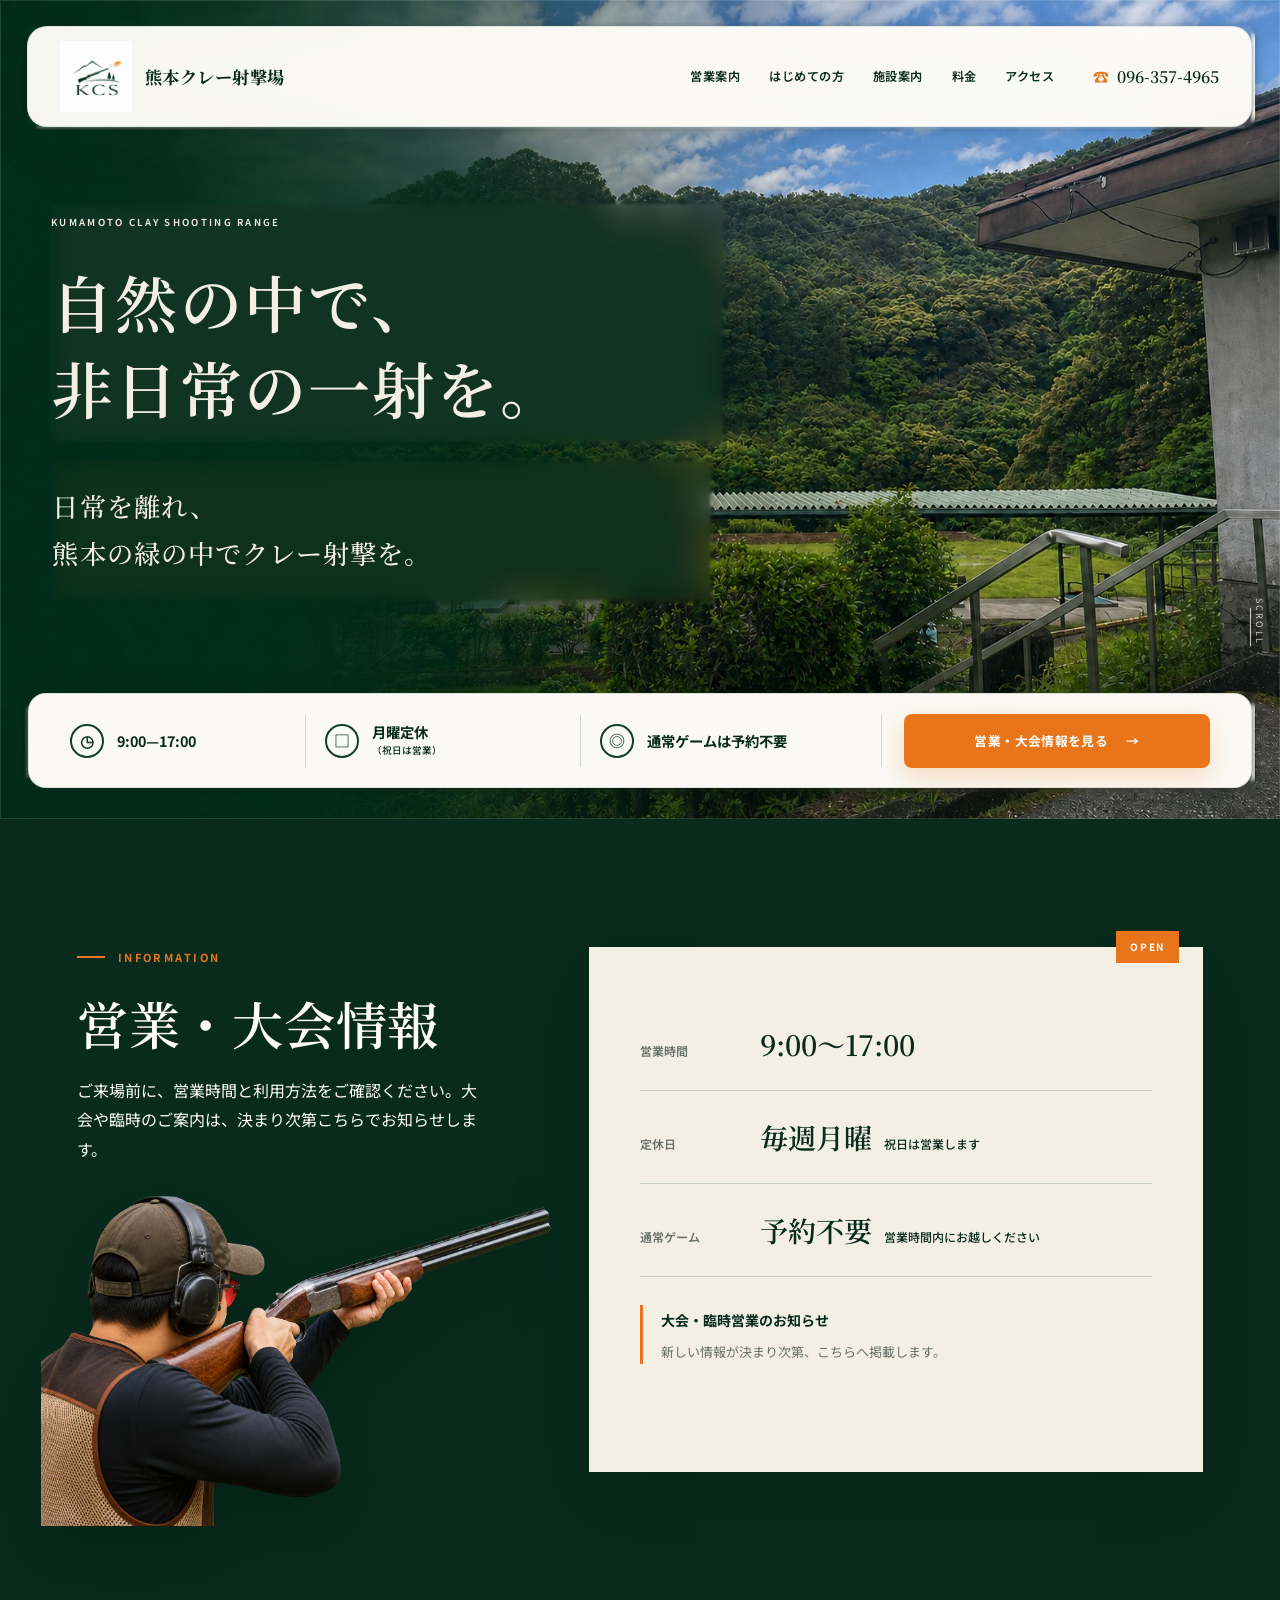
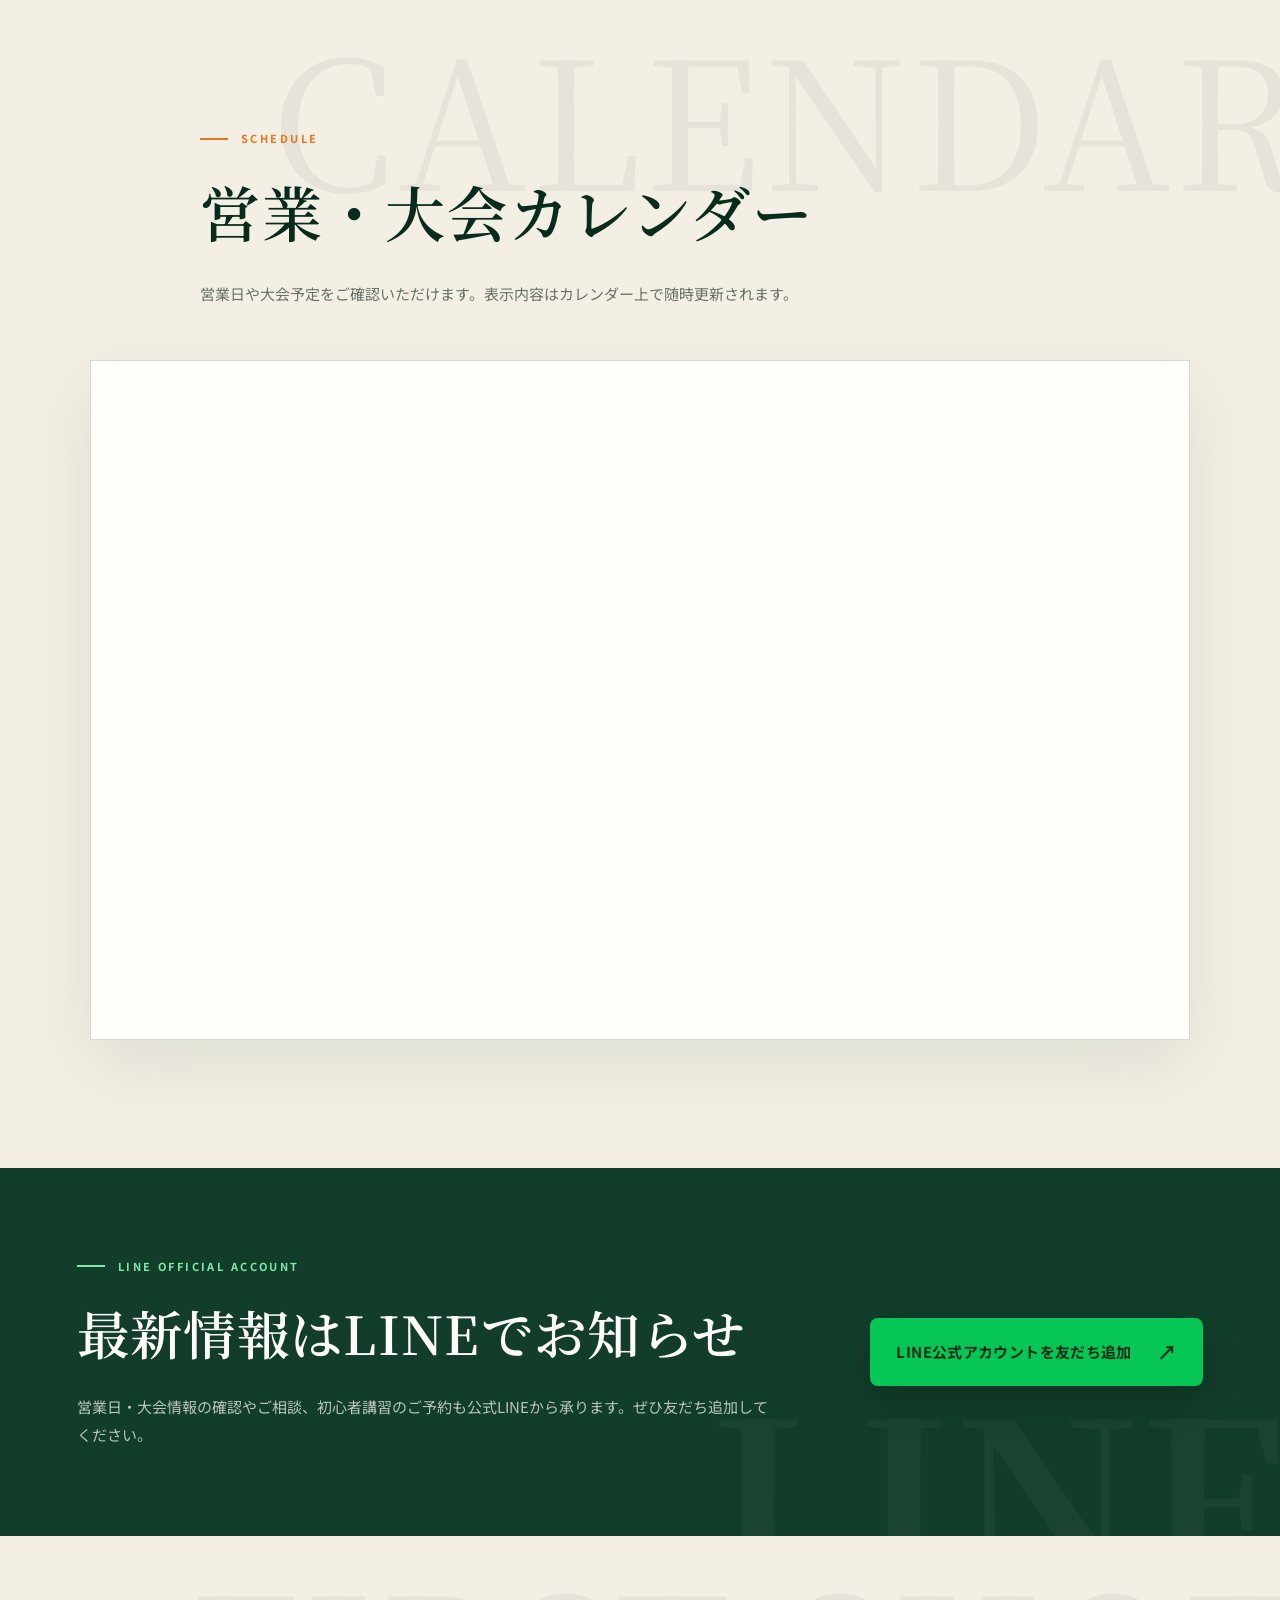
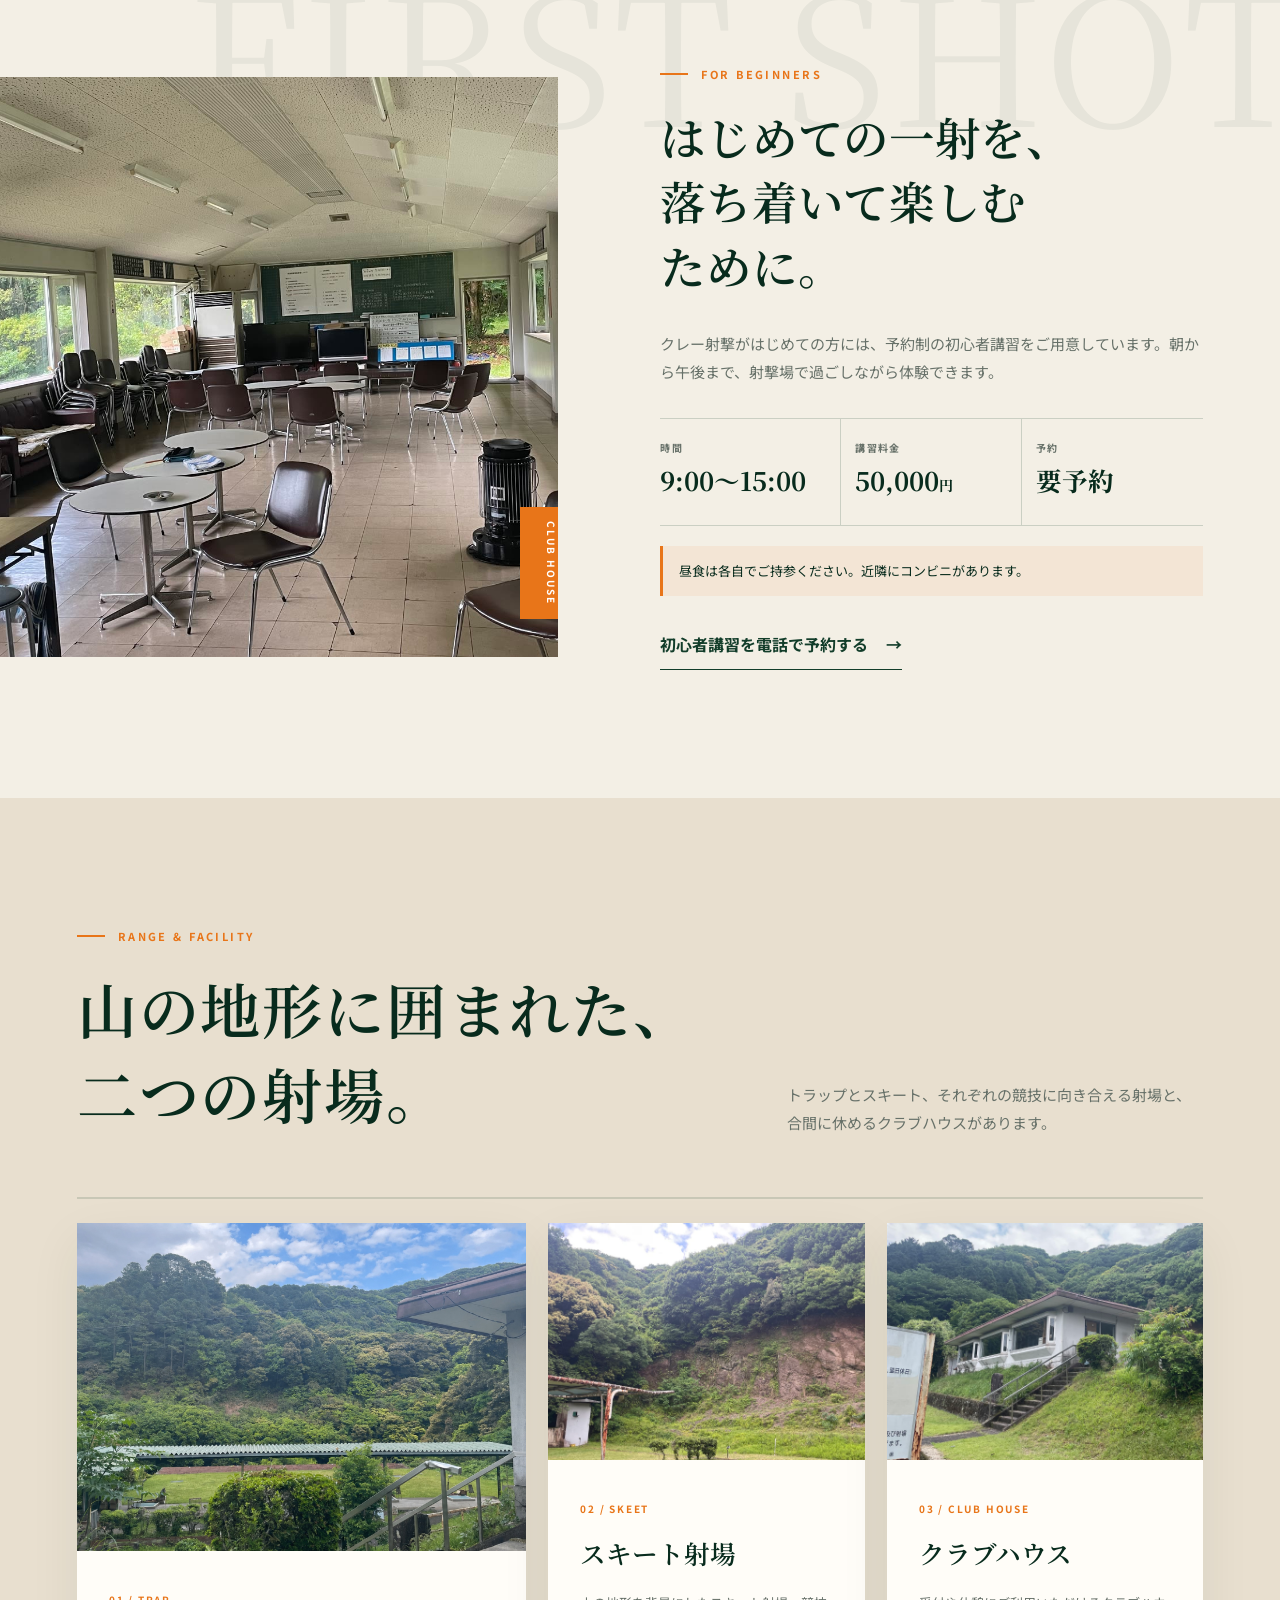
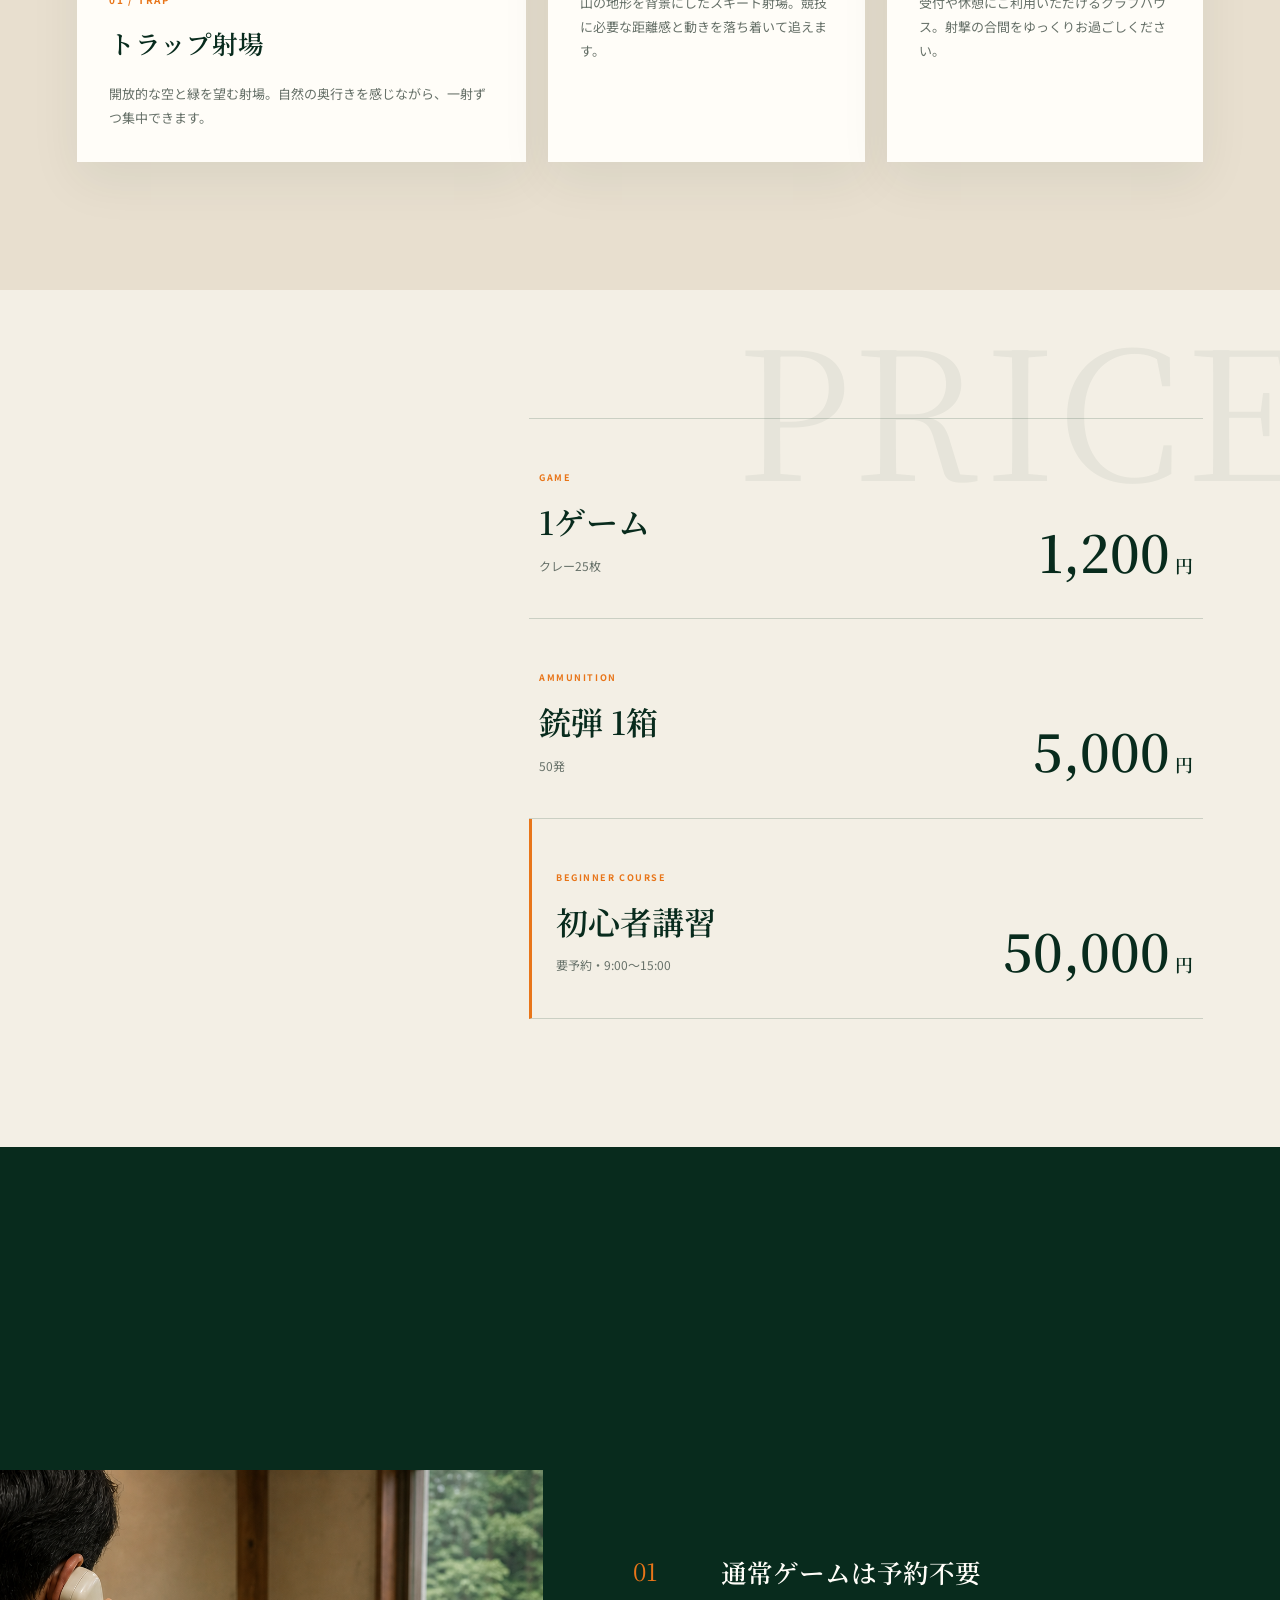
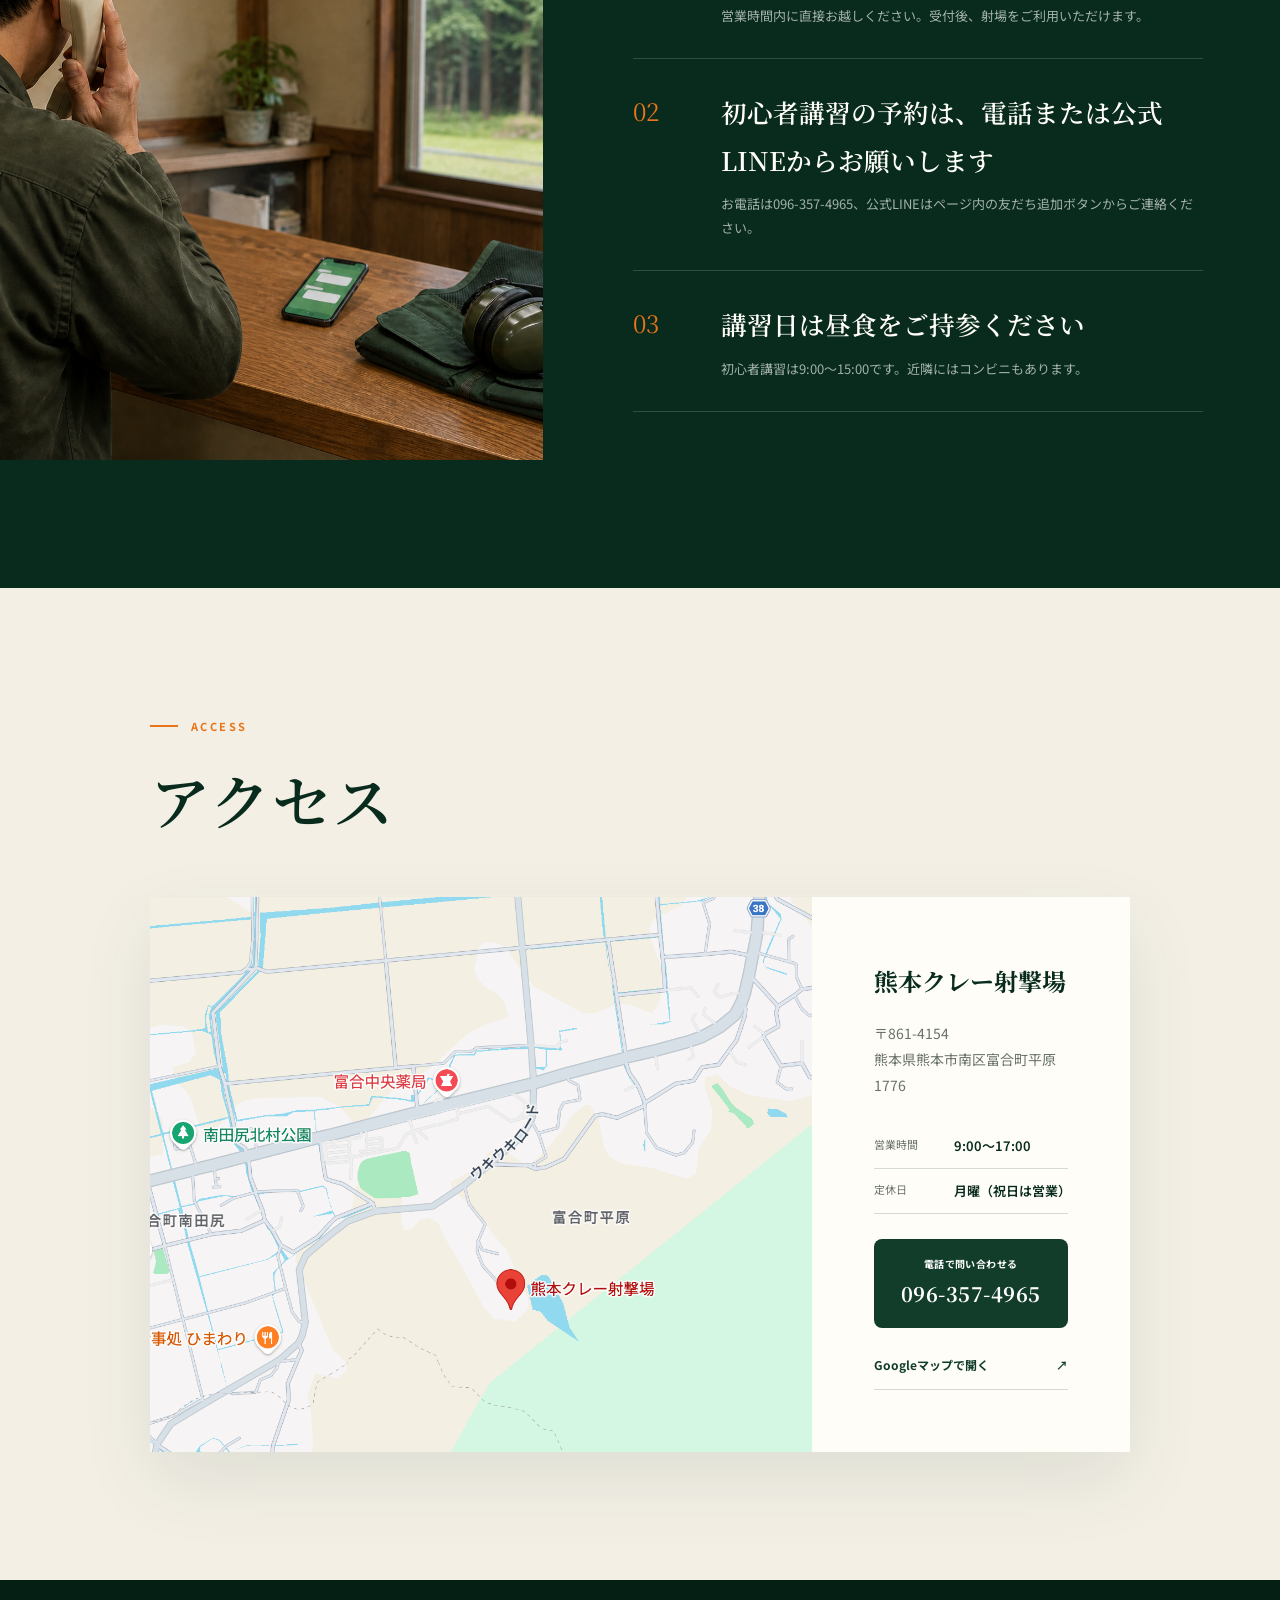
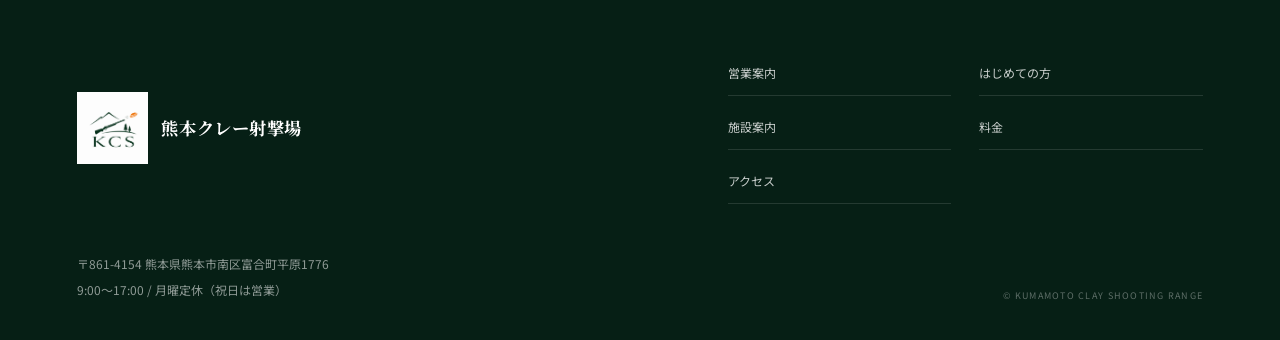
==== index.html @ e33d983b "Add files via upload" ====
<!doctype html>
<html lang="ja">
<head>
  <meta charset="utf-8">
  <meta name="viewport" content="width=device-width, initial-scale=1">
  <title>熊本クレー射撃場｜熊本市南区のトラップ・スキート射撃場</title>
  <meta name="description" content="熊本市南区富合町の熊本クレー射撃場。営業時間、料金、初心者講習、トラップ・スキート射場、アクセスをご案内します。通常ゲームは予約不要です。">
  <meta name="theme-color" content="#123d2a">
  <meta property="og:title" content="熊本クレー射撃場">
  <meta property="og:description" content="自然の中で、非日常の一射を。熊本市南区のトラップ・スキート射撃場。">
  <meta property="og:type" content="website">
  <meta property="og:site_name" content="熊本クレー射撃場">
  <link rel="icon" href="assets/kcs-logo.png">
  <link rel="stylesheet" href="styles.css">
</head>
<body>
  <a class="skip-link" href="#main">本文へ移動</a>

  <section class="hero" id="top" aria-labelledby="hero-title">
    <header class="hero__header" data-hero-part>
      <a class="brand" href="#top" aria-label="熊本クレー射撃場 トップへ">
        <img src="assets/kcs-logo.png" alt="熊本クレー射撃場 KCSロゴ" width="88" height="88">
        <span>熊本クレー射撃場</span>
      </a>
      <button class="nav-toggle" type="button" aria-expanded="false" aria-controls="global-nav">
        <span></span><span></span><span></span><span class="sr-only">メニュー</span>
      </button>
      <nav class="global-nav" id="global-nav" aria-label="メインナビゲーション">
        <a href="#news">営業案内</a>
        <a href="#beginner">はじめての方</a>
        <a href="#facility">施設案内</a>
        <a href="#price">料金</a>
        <a href="#access">アクセス</a>
      </nav>
      <a class="header-phone" href="tel:0963574965" aria-label="電話 096-357-4965">
        <span aria-hidden="true">☎</span> 096-357-4965
      </a>
    </header>

    <div class="hero__photo-wrap" aria-hidden="true">
      <img class="hero__photo" src="assets/fv-hero.jpg" alt="">
    </div>

    <div class="hero__headline" data-hero-part>
      <p class="hero__eyebrow">KUMAMOTO CLAY SHOOTING RANGE</p>
      <h1 id="hero-title">
        <span class="line"><span>自然の中で、</span></span>
        <span class="line"><span>非日常の一射を。</span></span>
      </h1>
    </div>
    <div class="hero__lead" data-hero-part>
      <p>日常を離れ、<br>熊本の緑の中でクレー射撃を。</p>
    </div>

    <div class="hero__status hero__proof" data-hero-part aria-label="営業情報">
      <div class="status-item">
        <span class="status-icon" aria-hidden="true">◷</span>
        <span><strong>9:00—17:00</strong></span>
      </div>
      <div class="status-item">
        <span class="status-icon" aria-hidden="true">□</span>
        <span><strong>月曜定休</strong><small>（祝日は営業）</small></span>
      </div>
      <div class="status-item">
        <span class="status-icon" aria-hidden="true">◎</span>
        <span><strong>通常ゲームは予約不要</strong></span>
      </div>
      <a class="button button--orange" href="#calendar">営業・大会情報を見る <span aria-hidden="true">→</span></a>
    </div>
    <span class="hero__scroll" aria-hidden="true">SCROLL</span>
  </section>

  <main id="main">
    <section class="news section section--forest" id="news">
      <div class="section__inner news__grid">
        <div class="section__head section__head--light" data-reveal>
          <p class="section__kicker">INFORMATION</p>
          <h2>営業・大会情報</h2>
          <p>ご来場前に、営業時間と利用方法をご確認ください。大会や臨時のご案内は、決まり次第こちらでお知らせします。</p>
          <div class="news__shooter" aria-hidden="true">
            <img src="assets/clay-shooter-back-closeup.png" alt="" width="1537" height="1023" loading="lazy">
          </div>
        </div>
        <div class="notice-panel" data-reveal>
          <div class="notice-panel__mark" aria-hidden="true">OPEN</div>
          <dl>
            <div><dt>営業時間</dt><dd>9:00〜17:00</dd></div>
            <div><dt>定休日</dt><dd>毎週月曜<small>祝日は営業します</small></dd></div>
            <div><dt>通常ゲーム</dt><dd>予約不要<small>営業時間内にお越しください</small></dd></div>
          </dl>
          <div class="notice-panel__update">
            <span>大会・臨時営業のお知らせ</span>
            <p>新しい情報が決まり次第、こちらへ掲載します。</p>
          </div>
        </div>
      </div>
    </section>

    <section class="calendar-section section" id="calendar">
      <span class="ghost-word" aria-hidden="true">CALENDAR</span>
      <div class="section__inner">
        <div class="section__head calendar-section__head" data-reveal>
          <p class="section__kicker">SCHEDULE</p>
          <h2>営業・大会カレンダー</h2>
          <p>営業日や大会予定をご確認いただけます。表示内容はカレンダー上で随時更新されます。</p>
        </div>
        <div class="calendar-frame" data-reveal>
          <iframe src="https://calendar.google.com/calendar/embed?height=600&amp;wkst=1&amp;ctz=Asia%2FTokyo&amp;showPrint=0&amp;src=YWMwOWQxNDVlMDg1ZmQxNmEyYjE4MzU3OGI5NTgyMWE0MDkyNTQxYTNkY2VmYWNhMTgyMzVmZGJiOGRjODlhMkBncm91cC5jYWxlbmRhci5nb29nbGUuY29t&amp;src=MDQzNTg1N2Y2NmExMTQyZGE4Nzg4MmM5ZjQ0NWU1ZTQwZjRhMTg1MzdkZTFjMWY4YmZhZmNlMzZjYWJkZjczN0Bncm91cC5jYWxlbmRhci5nb29nbGUuY29t&amp;src=NjBkMmVlNWYxOWNlZDI4YzJiYjY1YmIyMjhmZjFjY2IyNzcwN2Y3OTI1ZTFjYmE3ZjY5ZDIzMGFmNzQ5Y2FhZEBncm91cC5jYWxlbmRhci5nb29nbGUuY29t&amp;src=Zjk1ZmZlNGQyNTE5ZjUwMmFiODljNjk4ZTE2NDJjZDk3Nzg3ZDIyMTMyMTdhMzg1NDQyNDFiZTU3ZmVhYWM2N0Bncm91cC5jYWxlbmRhci5nb29nbGUuY29t&amp;src=MmI4NzA5OTAxNjgyMTRhYjg0NmNjNGUwMDYyZTZjODM0YzIzMDU5M2FhNDU0YWQ4MjZmZGJlNDkxZGNkODc2MUBncm91cC5jYWxlbmRhci5nb29nbGUuY29t&amp;color=%234285f4&amp;color=%23c0ca33&amp;color=%230b8043&amp;color=%23d50000&amp;color=%238e24aa" title="熊本クレー射撃場 営業・大会カレンダー" width="800" height="600" frameborder="0" scrolling="no" loading="lazy"></iframe>
        </div>
      </div>
    </section>

    <section class="line-cta" aria-labelledby="line-cta-title">
      <div class="section__inner line-cta__inner" data-reveal>
        <div class="line-cta__copy">
          <p class="section__kicker">LINE OFFICIAL ACCOUNT</p>
          <h2 id="line-cta-title">最新情報はLINEでお知らせ</h2>
          <p>営業日・大会情報の確認やご相談、初心者講習のご予約も公式LINEから承ります。ぜひ友だち追加してください。</p>
        </div>
        <a class="line-cta__button" href="https://lin.ee/vYcokJa" target="_blank" rel="noopener noreferrer" aria-label="LINE公式アカウントを友だち追加（新しいタブで開きます）">
          <span>LINE公式アカウントを友だち追加</span>
          <span aria-hidden="true">↗</span>
        </a>
      </div>
    </section>

    <section class="beginner section" id="beginner">
      <span class="ghost-word" aria-hidden="true">FIRST SHOT</span>
      <div class="section__inner beginner__grid">
        <div class="beginner__photo image-reveal" data-reveal>
          <img src="assets/clubhouse-interior.jpg" alt="熊本クレー射撃場クラブハウス内の休憩スペース" width="1800" height="1012" loading="lazy">
          <span class="photo-label">CLUB HOUSE</span>
        </div>
        <div class="beginner__content" data-reveal>
          <div class="section__head">
            <p class="section__kicker">FOR BEGINNERS</p>
            <h2 class="balanced-heading"><span>はじめての一射を、</span><span>落ち着いて楽しむ</span><span>ために。</span></h2>
          </div>
          <p class="lead">クレー射撃がはじめての方には、予約制の初心者講習をご用意しています。朝から午後まで、射撃場で過ごしながら体験できます。</p>
          <div class="beginner__facts">
            <div><span>時間</span><strong>9:00〜15:00</strong></div>
            <div><span>講習料金</span><strong>50,000<small>円</small></strong></div>
            <div><span>予約</span><strong>要予約</strong></div>
          </div>
          <p class="note">昼食は各自でご持参ください。近隣にコンビニがあります。</p>
          <a class="text-link" href="tel:0963574965">初心者講習を電話で予約する <span aria-hidden="true">→</span></a>
        </div>
      </div>
    </section>

    <section class="facility section section--sand" id="facility" data-strong-moment>
      <div class="section__inner">
        <div class="section__head facility__head" data-reveal>
          <div>
            <p class="section__kicker">RANGE &amp; FACILITY</p>
            <h2>山の地形に囲まれた、<br>二つの射場。</h2>
          </div>
          <p>トラップとスキート、それぞれの競技に向き合える射場と、合間に休めるクラブハウスがあります。</p>
        </div>
        <div class="range-progress" aria-hidden="true"><span></span></div>
        <div class="facility-rail" aria-label="射場・施設写真">
          <article class="facility-card facility-card--wide" data-reveal>
            <div class="facility-card__image"><img src="assets/trap.jpg" alt="山林に囲まれた熊本クレー射撃場のトラップ射場" width="2000" height="1125" loading="lazy"></div>
            <div class="facility-card__body"><span>01 / TRAP</span><h3>トラップ射場</h3><p>開放的な空と緑を望む射場。自然の奥行きを感じながら、一射ずつ集中できます。</p></div>
          </article>
          <article class="facility-card" data-reveal>
            <div class="facility-card__image"><img src="assets/skeet-1.jpg" alt="熊本クレー射撃場のスキート射場と周囲の山林" width="1800" height="1012" loading="lazy"></div>
            <div class="facility-card__body"><span>02 / SKEET</span><h3>スキート射場</h3><p>山の地形を背景にしたスキート射場。競技に必要な距離感と動きを落ち着いて追えます。</p></div>
          </article>
          <article class="facility-card" data-reveal>
            <div class="facility-card__image"><img src="assets/clubhouse-exterior.jpg" alt="緑に囲まれた熊本クレー射撃場クラブハウス外観" width="1800" height="1012" loading="lazy"></div>
            <div class="facility-card__body"><span>03 / CLUB HOUSE</span><h3>クラブハウス</h3><p>受付や休憩にご利用いただけるクラブハウス。射撃の合間をゆっくりお過ごしください。</p></div>
          </article>
        </div>
      </div>
    </section>

    <section class="price section" id="price">
      <span class="ghost-word" aria-hidden="true">PRICE</span>
      <div class="section__inner price__grid">
        <div class="section__head price__head" data-reveal>
          <p class="section__kicker">PRICE GUIDE</p>
          <h2>料金案内</h2>
          <p>通常ゲームは予約不要です。初心者講習のみ、事前に電話または公式LINEからご予約ください。</p>
        </div>
        <div class="price-list" data-reveal>
          <div class="price-row">
            <div><span>GAME</span><h3>1ゲーム</h3><p>クレー25枚</p></div>
            <strong>1,200<small>円</small></strong>
          </div>
          <div class="price-row">
            <div><span>AMMUNITION</span><h3>銃弾 1箱</h3><p>50発</p></div>
            <strong>5,000<small>円</small></strong>
          </div>
          <div class="price-row price-row--accent">
            <div><span>BEGINNER COURSE</span><h3>初心者講習</h3><p>要予約・9:00〜15:00</p></div>
            <strong>50,000<small>円</small></strong>
          </div>
        </div>
      </div>
    </section>

    <section class="guide section section--forest" id="guide">
      <div class="section__inner">
        <div class="section__head section__head--light guide__head" data-reveal>
          <p class="section__kicker">VISIT GUIDE</p>
          <h2>ご利用について</h2>
        </div>
        <div class="guide__layout">
          <div class="guide__photo image-reveal" data-reveal>
            <img src="assets/beginner-reservation-phone-line.png" alt="電話で初心者講習を予約する利用者と、公式LINEを表示したスマートフォン" width="1448" height="1086" loading="lazy">
          </div>
          <ol class="steps">
            <li data-reveal><span>01</span><div><h3>通常ゲームは予約不要</h3><p>営業時間内に直接お越しください。受付後、射場をご利用いただけます。</p></div></li>
            <li data-reveal><span>02</span><div><h3>初心者講習の予約は、電話または公式LINEからお願いします</h3><p>お電話は096-357-4965、公式LINEはページ内の友だち追加ボタンからご連絡ください。</p></div></li>
            <li data-reveal><span>03</span><div><h3>講習日は昼食をご持参ください</h3><p>初心者講習は9:00〜15:00です。近隣にはコンビニもあります。</p></div></li>
          </ol>
        </div>
      </div>
    </section>

    <section class="access section" id="access">
      <div class="section__inner">
        <div class="section__head access__head" data-reveal>
          <p class="section__kicker">ACCESS</p>
          <h2>アクセス</h2>
        </div>
        <div class="access__grid">
          <div class="access__map image-reveal" data-reveal>
            <img src="assets/access-map.png" alt="県道38号と富合町平原から熊本クレー射撃場までの案内図" width="1644" height="1002" loading="lazy">
          </div>
          <div class="access__info" data-reveal>
            <p class="access__name">熊本クレー射撃場</p>
            <address>〒861-4154<br>熊本県熊本市南区富合町平原1776</address>
            <dl>
              <div><dt>営業時間</dt><dd>9:00〜17:00</dd></div>
              <div><dt>定休日</dt><dd>月曜（祝日は営業）</dd></div>
            </dl>
            <a class="button button--green" href="tel:0963574965"><span>電話で問い合わせる</span><strong>096-357-4965</strong></a>
            <a class="map-link" href="https://www.google.com/maps/search/?api=1&amp;query=%E7%86%8A%E6%9C%AC%E7%9C%8C%E7%86%8A%E6%9C%AC%E5%B8%82%E5%8D%97%E5%8C%BA%E5%AF%8C%E5%90%88%E7%94%BA%E5%B9%B3%E5%8E%9F1776" target="_blank" rel="noopener">Googleマップで開く <span aria-hidden="true">↗</span></a>
          </div>
        </div>
      </div>
    </section>
  </main>

  <footer class="footer">
    <div class="footer__inner">
      <a class="brand brand--footer" href="#top">
        <img src="assets/kcs-logo.png" alt="" width="92" height="92">
        <span>熊本クレー射撃場</span>
      </a>
      <nav aria-label="フッターナビゲーション">
        <a href="#news">営業案内</a><a href="#beginner">はじめての方</a><a href="#facility">施設案内</a><a href="#price">料金</a><a href="#access">アクセス</a>
      </nav>
      <div class="footer__meta">
        <p>〒861-4154 熊本県熊本市南区富合町平原1776</p>
        <p>9:00〜17:00 / 月曜定休（祝日は営業）</p>
      </div>
      <p class="footer__copy">© KUMAMOTO CLAY SHOOTING RANGE</p>
    </div>
  </footer>

  <a class="sticky-cta" href="tel:0963574965"><span>電話で問い合わせる</span><strong>096-357-4965</strong></a>
  <button class="motion-toggle" type="button">アニメーションを停止する</button>
  <script src="script.js"></script>
</body>
</html>
---- styles.css ----
@import url('https://fonts.googleapis.com/css2?family=Noto+Sans+JP:wght@400;500;600;700&family=Noto+Serif+JP:wght@500;600;700&display=swap');

:root {
  --forest: #123d2a;
  --forest-deep: #082b1d;
  --forest-mid: #315d45;
  --orange: #e87519;
  --orange-dark: #c95a0b;
  --ivory: #f3efe5;
  --sand: #e8dfcf;
  --white: #fffdf8;
  --ink: #17201b;
  --muted: #677169;
  --line: rgba(18, 61, 42, .18);
  --content-max: 1180px;
  --pad-x: max(clamp(20px, 6vw, 92px), calc((100vw - var(--content-max)) / 2));
  --serif: "Noto Serif JP", "Yu Mincho", "Hiragino Mincho ProN", serif;
  --sans: "Noto Sans JP", "Hiragino Kaku Gothic ProN", sans-serif;
  --ease-out-expo: cubic-bezier(.16, 1, .3, 1);
}

*, *::before, *::after { box-sizing: border-box; }
html { scroll-behavior: smooth; scroll-padding-top: 80px; }
body { margin: 0; color: var(--ink); background: var(--ivory); font-family: var(--sans); line-height: 1.85; overflow-x: hidden; }
img { display: block; width: 100%; height: auto; }
a { color: inherit; text-decoration: none; }
button { color: inherit; font: inherit; }
::selection { color: var(--white); background: var(--orange); }

.sr-only { position: absolute; width: 1px; height: 1px; padding: 0; margin: -1px; overflow: hidden; clip: rect(0, 0, 0, 0); border: 0; }
.skip-link { position: fixed; left: 12px; top: 12px; z-index: 1000; padding: 10px 16px; color: #fff; background: var(--forest); transform: translateY(-160%); transition: transform .2s; }
.skip-link:focus { transform: none; }

.hero { position: relative; min-height: 680px; aspect-ratio: 1568 / 1003; overflow: hidden; background: url("assets/fv-bg.jpg") center / cover no-repeat; container-type: inline-size; }
.hero::after { content: ""; position: absolute; inset: 0; z-index: 1; pointer-events: none; box-shadow: inset 0 0 0 1px rgba(255,255,255,.12); }
.hero__header { position: absolute; z-index: 20; left: 2.1%; top: 3.2%; width: 95.7%; height: 12.3%; min-height: 82px; padding: 10px clamp(18px, 2.5vw, 40px); display: flex; align-items: center; gap: clamp(18px, 3vw, 50px); border: 1px solid rgba(18,61,42,.1); border-radius: 20px; background: rgba(255,253,248,.97); box-shadow: 0 18px 50px rgba(8,43,29,.08); opacity: 0; transform: translateY(-18px); transition: opacity .7s .1s var(--ease-out-expo), transform .7s .1s var(--ease-out-expo); }
.is-loaded .hero__header { opacity: 1; transform: none; }
.brand { flex: none; display: inline-flex; align-items: center; gap: 13px; font-family: var(--serif); font-weight: 700; font-size: clamp(15px, 1.35vw, 24px); letter-spacing: .03em; color: var(--forest-deep); }
.brand img { width: clamp(54px, 5.6vw, 88px); height: clamp(54px, 5.6vw, 88px); object-fit: contain; }
.global-nav { margin-left: auto; display: flex; align-items: center; gap: clamp(16px, 2.25vw, 36px); }
.global-nav a { position: relative; padding-block: 12px; color: var(--forest-deep); font-size: clamp(12px, .95vw, 15px); font-weight: 600; letter-spacing: .04em; }
.global-nav a::after { content: ""; position: absolute; left: 0; right: 100%; bottom: 5px; height: 2px; background: var(--orange); transition: right .35s var(--ease-out-expo); }
.global-nav a:hover::after, .global-nav a:focus-visible::after { right: 0; }
.header-phone { flex: none; min-height: 44px; display: inline-flex; align-items: center; gap: 8px; color: var(--forest-deep); font-family: var(--serif); font-size: clamp(14px, 1.25vw, 21px); font-weight: 600; }
.header-phone span { color: var(--orange); }
.nav-toggle { display: none; }
.hero__photo-wrap { display: none; }

.hero__headline { position: absolute; z-index: 5; left: 4%; top: 24.9%; width: 52.5%; height: 28.9%; display: flex; flex-direction: column; justify-content: center; color: var(--ivory); }
.hero__eyebrow { margin: 0 0 2.2cqw; font-size: clamp(9px, .75cqw, 13px); font-weight: 600; letter-spacing: .24em; opacity: 0; transform: translateY(12px); transition: opacity .7s .22s, transform .7s .22s var(--ease-out-expo); }
.hero h1 { margin: 0; font-family: var(--serif); font-size: clamp(36px, 4.85cqw, 76px); font-weight: 600; line-height: 1.38; letter-spacing: .035em; }
.hero h1 .line { display: block; overflow: hidden; }
.hero h1 .line > span { display: block; opacity: 0; transform: translateY(110%); transition: transform .9s var(--ease-out-expo), opacity .6s; }
.hero h1 .line:nth-child(1) > span { transition-delay: .28s; }
.hero h1 .line:nth-child(2) > span { transition-delay: .4s; }
.is-loaded .hero__eyebrow, .is-loaded .hero h1 .line > span { opacity: 1; transform: none; }
.hero__lead { position: absolute; z-index: 5; left: 4.1%; top: 56.3%; width: 51.4%; height: 16.9%; display: flex; align-items: center; color: var(--ivory); opacity: 0; transform: translateY(16px); transition: opacity .75s .58s, transform .75s .58s var(--ease-out-expo); }
.is-loaded .hero__lead { opacity: 1; transform: none; }
.hero__lead p { margin: 0; font-family: var(--serif); font-size: clamp(18px, 2.05cqw, 32px); font-weight: 500; line-height: 1.8; letter-spacing: .04em; }
.hero__status { position: absolute; z-index: 12; left: 2.2%; top: 84.7%; width: 95.6%; height: 11.6%; min-height: 76px; padding: 10px clamp(18px, 3.2vw, 52px); display: grid; grid-template-columns: .9fr 1.05fr 1.15fr 1.25fr; align-items: center; gap: 0; color: var(--forest-deep); border: 1px solid rgba(18,61,42,.12); border-radius: 18px; background: rgba(255,253,248,.98); box-shadow: 0 18px 50px rgba(8,43,29,.12); opacity: 0; transform: translateY(18px); transition: opacity .75s .72s, transform .75s .72s var(--ease-out-expo); }
.is-loaded .hero__status { opacity: 1; transform: none; }
.status-item { min-width: 0; min-height: 52px; padding-inline: clamp(8px, 1.5vw, 24px); display: flex; align-items: center; gap: clamp(8px, 1vw, 16px); border-right: 1px solid var(--line); }
.status-item:first-child { padding-left: 0; }
.status-icon { flex: none; width: 34px; height: 34px; display: grid; place-items: center; color: var(--forest); border: 2px solid currentColor; border-radius: 50%; font-size: 16px; font-weight: 700; }
.status-item strong { display: block; font-size: clamp(12px, 1.12vw, 18px); line-height: 1.4; }
.status-item small { display: block; font-size: clamp(9px, .75vw, 12px); font-weight: 500; }
.button { min-height: 54px; padding: 13px 22px; display: inline-flex; align-items: center; justify-content: center; gap: 18px; border-radius: 8px; font-weight: 700; letter-spacing: .03em; transition: background .25s, color .25s, transform .25s var(--ease-out-expo), box-shadow .25s; }
.button span[aria-hidden="true"], .text-link span { transition: transform .25s var(--ease-out-expo); }
.button:hover span[aria-hidden="true"], .button:focus-visible span[aria-hidden="true"], .text-link:hover span, .text-link:focus-visible span { transform: translateX(5px); }
.button:hover, .button:focus-visible { transform: translateY(-2px); }
.button--orange { margin-left: clamp(10px, 1.7vw, 28px); color: #fff; background: var(--orange); box-shadow: 0 10px 24px rgba(232,117,25,.22); font-size: clamp(11px, 1vw, 16px); }
.button--orange:hover, .button--orange:focus-visible { background: var(--orange-dark); box-shadow: 0 15px 30px rgba(232,117,25,.3); }
.hero__scroll { position: absolute; z-index: 8; right: 1%; top: 73%; color: rgba(255,255,255,.75); font-size: 9px; letter-spacing: .24em; writing-mode: vertical-rl; }
.hero__scroll::after { content: ""; width: 1px; height: 38px; margin-top: 10px; display: block; background: currentColor; animation: scroll-line 1.8s ease-in-out infinite; transform-origin: top; }
@keyframes scroll-line { 0%,100% { transform: scaleY(.25); opacity:.4; } 50% { transform: scaleY(1); opacity:1; } }

.section { position: relative; padding: clamp(88px, 10vw, 154px) var(--pad-x); overflow: hidden; }
.section__inner { position: relative; z-index: 2; max-width: var(--content-max); margin-inline: auto; }
.section--forest { color: var(--white); background: var(--forest-deep); }
.section--sand { background: var(--sand); }
.section__head { max-width: 650px; }
.section__kicker { margin: 0 0 20px; display: flex; align-items: center; gap: 13px; color: var(--orange); font-size: 11px; font-weight: 700; letter-spacing: .22em; }
.section__kicker::before { content: ""; width: 28px; height: 2px; background: currentColor; }
.section__head h2 { margin: 0; color: var(--forest-deep); font-family: var(--serif); font-size: clamp(34px, 4.7vw, 64px); font-weight: 600; line-height: 1.42; letter-spacing: .03em; }
.section__head > p:last-child { margin: 26px 0 0; color: var(--muted); font-size: 15px; }
.section__head--light h2 { color: var(--white); }
.section__head--light > p:last-child { color: rgba(255,255,255,.68); }
.ghost-word { position: absolute; right: -2vw; top: 24px; z-index: 0; color: rgba(18,61,42,.055); font-family: var(--serif); font-size: clamp(76px, 14vw, 220px); line-height: 1; letter-spacing: .02em; pointer-events: none; }

[data-reveal] { opacity: 0; transform: translateY(34px); transition: opacity .85s var(--ease-out-expo), transform .85s var(--ease-out-expo); }
[data-reveal].is-visible { opacity: 1; transform: none; }
.image-reveal { overflow: hidden; }
.image-reveal img { transform: scale(1.055); transition: transform 1.25s var(--ease-out-expo); }
.image-reveal.is-visible img { transform: scale(1); }

.news { overflow: hidden; }
.news__grid { display: grid; grid-template-columns: .8fr 1.2fr; gap: clamp(50px, 8vw, 118px); align-items: stretch; }
.news .section__head { max-width: none; min-height: 100%; display: flex; flex-direction: column; }
.news .section__head h2 { max-width: none; font-size: clamp(36px, 4vw, 56px); letter-spacing: .015em; }
.news__shooter { width: min(650px, calc(100% + 110px)); margin: auto 0 -54px -36px; pointer-events: none; }
.news__shooter img { width: 100%; height: auto; filter: drop-shadow(0 24px 30px rgba(0,0,0,.22)); }
.notice-panel { position: relative; padding: clamp(30px, 4vw, 52px); color: var(--ink); background: var(--ivory); box-shadow: 0 28px 70px rgba(0,0,0,.18); }
.notice-panel__mark { position: absolute; right: 24px; top: -16px; padding: 7px 14px; color: #fff; background: var(--orange); font-size: 10px; font-weight: 700; letter-spacing: .18em; }
.notice-panel dl { margin: 0; }
.notice-panel dl > div { padding: 20px 0; display: grid; grid-template-columns: 120px 1fr; align-items: baseline; border-bottom: 1px solid var(--line); }
.notice-panel dt { color: var(--muted); font-size: 12px; font-weight: 600; }
.notice-panel dd { margin: 0; color: var(--forest-deep); font-family: var(--serif); font-size: clamp(22px, 2.2vw, 34px); font-weight: 600; }
.notice-panel dd small { margin-left: 12px; font-family: var(--sans); font-size: 12px; font-weight: 500; }
.notice-panel__update { margin-top: 28px; padding-left: 18px; border-left: 3px solid var(--orange); }
.notice-panel__update span { color: var(--forest-deep); font-size: 14px; font-weight: 700; }
.notice-panel__update p { margin: 5px 0 0; color: var(--muted); font-size: 13px; }

.calendar-section { background: var(--ivory); }
.calendar-section__head { max-width: 880px; margin-inline: auto; }
.calendar-frame { max-width: 1100px; height: 680px; margin: 52px auto 0; padding: 14px; overflow: hidden; background: var(--white); border: 1px solid var(--line); box-shadow: 0 24px 70px rgba(18,61,42,.09); }
.calendar-frame iframe { width: 100%; height: 100%; display: block; border: 0; }

.line-cta { position: relative; padding: clamp(58px, 7vw, 88px) var(--pad-x); overflow: hidden; color: var(--white); background: var(--forest); }
.line-cta::after { content: "LINE"; position: absolute; right: -12px; bottom: -70px; color: rgba(255,255,255,.035); font-family: var(--serif); font-size: clamp(130px, 18vw, 280px); font-weight: 700; line-height: 1; pointer-events: none; }
.line-cta__inner { position: relative; z-index: 1; display: grid; grid-template-columns: minmax(0, 1.35fr) minmax(300px, .65fr); gap: clamp(46px, 8vw, 110px); align-items: center; }
.line-cta .section__kicker { color: #7ee9a6; }
.line-cta .section__kicker::before { background: #7ee9a6; }
.line-cta__copy h2 { margin: 0; font-family: var(--serif); font-size: clamp(32px, 4.1vw, 56px); font-weight: 600; line-height: 1.42; letter-spacing: .025em; }
.line-cta__copy > p:last-child { max-width: 720px; margin: 22px 0 0; color: rgba(255,255,255,.7); font-size: 15px; }
.line-cta__button { min-height: 64px; padding: 17px 24px; display: flex; align-items: center; justify-content: space-between; gap: 20px; color: #062d18; background: #06c755; border: 2px solid transparent; border-radius: 8px; box-shadow: 0 16px 34px rgba(0,0,0,.18); font-size: 15px; font-weight: 700; line-height: 1.5; letter-spacing: .025em; transition: background .25s, color .25s, transform .25s var(--ease-out-expo), box-shadow .25s, border-color .25s; }
.line-cta__button:hover { color: #032311; background: #35d675; transform: translateY(-3px); box-shadow: 0 21px 42px rgba(0,0,0,.24); }
.line-cta__button:focus-visible { outline: 3px solid var(--white); outline-offset: 4px; border-color: var(--forest-deep); }
.line-cta__button > span:last-child { flex: none; font-size: 20px; }

.beginner__grid { display: grid; grid-template-columns: .94fr 1.06fr; gap: clamp(50px, 8vw, 110px); align-items: center; }
.balanced-heading { font-size: clamp(34px, 3.55vw, 52px) !important; letter-spacing: .015em !important; }
.balanced-heading span { display: block; }
.beginner__photo { position: relative; margin-left: calc(-1 * var(--pad-x)); }
.beginner__photo img { min-height: 580px; object-fit: cover; object-position: 55% center; }
.photo-label { position: absolute; right: -24px; bottom: 38px; padding: 14px 22px; color: #fff; background: var(--orange); font-size: 10px; font-weight: 700; letter-spacing: .2em; writing-mode: vertical-rl; }
.lead { margin: 32px 0; color: var(--muted); font-size: 15px; }
.beginner__facts { display: grid; grid-template-columns: repeat(3, 1fr); border-block: 1px solid var(--line); }
.beginner__facts > div { padding: 20px 14px; border-right: 1px solid var(--line); }
.beginner__facts > div:first-child { padding-left: 0; }
.beginner__facts > div:last-child { border-right: 0; }
.beginner__facts span { display: block; color: var(--muted); font-size: 10px; font-weight: 700; letter-spacing: .12em; }
.beginner__facts strong { color: var(--forest-deep); font-family: var(--serif); font-size: clamp(18px, 2vw, 28px); }
.beginner__facts small { font-size: .55em; }
.note { margin: 20px 0 26px; padding: 13px 16px; color: var(--forest-deep); background: rgba(232,117,25,.08); border-left: 3px solid var(--orange); font-size: 13px; }
.text-link { min-height: 48px; display: inline-flex; align-items: center; gap: 18px; color: var(--forest); border-bottom: 1px solid currentColor; font-weight: 700; }

.facility__head { max-width: none; display: grid; grid-template-columns: 1fr .65fr; gap: 70px; align-items: end; }
.facility__head > p { max-width: 460px; margin: 0 0 8px; color: #5f675f; }
.range-progress { height: 2px; margin: 60px 0 24px; background: rgba(18,61,42,.15); overflow: hidden; }
.range-progress span { display: block; width: var(--range-progress, 0%); height: 100%; background: var(--orange); transition: width .18s linear; }
.facility-rail { display: grid; grid-template-columns: 1.25fr .88fr .88fr; gap: 22px; }
.facility-card { min-width: 0; background: var(--white); box-shadow: 0 18px 48px rgba(18,61,42,.07); }
.facility-card__image { aspect-ratio: 4 / 3; overflow: hidden; }
.facility-card--wide .facility-card__image { aspect-ratio: 1.37 / 1; }
.facility-card__image img { width: 100%; height: 100%; object-fit: cover; transition: transform .8s var(--ease-out-expo); }
.facility-card:hover .facility-card__image img { transform: scale(1.045); }
.facility-card__body { padding: clamp(22px, 2.5vw, 34px); }
.facility-card__body > span { color: var(--orange); font-size: 10px; font-weight: 700; letter-spacing: .18em; }
.facility-card__body h3 { margin: 8px 0 14px; color: var(--forest-deep); font-family: var(--serif); font-size: clamp(22px, 2vw, 30px); font-weight: 600; }
.facility-card__body p { margin: 0; color: var(--muted); font-size: 13px; }

.price__grid { display: grid; grid-template-columns: .65fr 1.35fr; gap: clamp(60px, 10vw, 140px); align-items: start; }
.price__head { position: sticky; top: 110px; }
.price-list { border-top: 1px solid var(--line); }
.price-row { padding: clamp(26px, 3.2vw, 42px) 10px; display: flex; align-items: flex-end; justify-content: space-between; gap: 24px; border-bottom: 1px solid var(--line); transition: padding .3s var(--ease-out-expo), background .3s; }
.price-row:hover { padding-inline: 24px; background: rgba(18,61,42,.035); }
.price-row span { color: var(--orange); font-size: 9px; font-weight: 700; letter-spacing: .17em; }
.price-row h3 { margin: 3px 0; color: var(--forest-deep); font-family: var(--serif); font-size: clamp(22px, 2.5vw, 34px); font-weight: 600; }
.price-row p { margin: 0; color: var(--muted); font-size: 12px; }
.price-row > strong { flex: none; color: var(--forest-deep); font-family: var(--serif); font-size: clamp(34px, 4vw, 56px); font-weight: 600; line-height: 1; }
.price-row > strong small { margin-left: 5px; font-size: .35em; }
.price-row--accent { border-left: 3px solid var(--orange); padding-left: 24px; }

.guide__head { max-width: 900px; margin-inline: auto; text-align: center; }
.guide__head .section__kicker { justify-content: center; }
.guide__layout { margin-top: 70px; display: grid; grid-template-columns: .9fr 1.1fr; gap: clamp(45px, 7vw, 100px); align-items: center; }
.guide__photo { min-height: 590px; margin-left: calc(-1 * var(--pad-x)); }
.guide__photo img { width: 100%; height: 590px; object-fit: cover; object-position: 55% center; }
.steps { margin: 0; padding: 0; list-style: none; }
.steps li { padding: 30px 0; display: grid; grid-template-columns: 64px 1fr; gap: 24px; border-bottom: 1px solid rgba(255,255,255,.16); }
.steps li > span { color: var(--orange); font-family: var(--serif); font-size: 24px; }
.steps h3 { margin: 0 0 8px; color: var(--white); font-family: var(--serif); font-size: clamp(20px, 2vw, 28px); font-weight: 600; }
.steps p { margin: 0; color: rgba(255,255,255,.63); font-size: 13px; }

.access__head { max-width: 980px; margin-inline: auto; }
.access__grid { max-width: 980px; margin: 55px auto 0; display: grid; grid-template-columns: 1.35fr .65fr; background: var(--white); box-shadow: 0 28px 70px rgba(18,61,42,.09); }
.access__map { min-height: 510px; }
.access__map img { width: 100%; height: 100%; min-height: 510px; object-fit: cover; object-position: 58% center; }
.access__info { padding: clamp(30px, 5vw, 62px); display: flex; flex-direction: column; justify-content: center; }
.access__name { margin: 0 0 18px; color: var(--forest-deep); font-family: var(--serif); font-size: 24px; font-weight: 700; }
.access address { color: var(--muted); font-style: normal; font-size: 14px; }
.access dl { margin: 25px 0; }
.access dl > div { padding: 10px 0; display: grid; grid-template-columns: 80px 1fr; border-bottom: 1px solid var(--line); }
.access dt { color: var(--muted); font-size: 11px; }
.access dd { margin: 0; color: var(--forest-deep); font-size: 13px; font-weight: 600; }
.button--green { padding-block: 16px; flex-direction: column; gap: 1px; color: #fff; background: var(--forest); }
.button--green:hover, .button--green:focus-visible { background: var(--forest-deep); }
.button--green span { font-size: 10px; }
.button--green strong { font-family: var(--serif); font-size: 20px; }
.map-link { min-height: 48px; margin-top: 14px; display: flex; align-items: center; justify-content: space-between; color: var(--forest); border-bottom: 1px solid var(--line); font-size: 12px; font-weight: 700; }

.footer { min-height: 360px; padding: 72px var(--pad-x) 35px; color: rgba(255,255,255,.78); background: #061f15; }
.footer__inner { max-width: var(--content-max); margin-inline: auto; display: grid; grid-template-columns: 1.2fr 1fr; gap: 45px 80px; }
.brand--footer { color: #fff; }
.footer nav { display: grid; grid-template-columns: repeat(2, 1fr); gap: 10px 28px; align-content: center; font-size: 12px; }
.footer nav a { min-height: 44px; display: flex; align-items: center; border-bottom: 1px solid rgba(255,255,255,.12); }
.footer__meta { color: rgba(255,255,255,.55); font-size: 12px; }
.footer__meta p { margin: 4px 0; }
.footer__copy { margin: auto 0 0; align-self: end; text-align: right; color: rgba(255,255,255,.35); font-size: 9px; letter-spacing: .14em; }

.sticky-cta { position: fixed; z-index: 60; left: 16px; right: 16px; bottom: calc(14px + env(safe-area-inset-bottom, 0px)); min-height: 56px; padding: 8px 18px; display: none; align-items: center; justify-content: space-between; color: #fff; background: var(--orange); border-radius: 8px; box-shadow: 0 16px 40px rgba(0,0,0,.22); opacity: 0; transform: translateY(16px); pointer-events: none; transition: opacity .45s var(--ease-out-expo), transform .45s var(--ease-out-expo); }
.sticky-cta.is-shown { opacity: 1; transform: none; pointer-events: auto; }
.sticky-cta span { font-size: 11px; }
.sticky-cta strong { font-family: var(--serif); font-size: 17px; }
.motion-toggle { position: fixed; left: 16px; bottom: 16px; z-index: 70; min-height: 42px; padding: 8px 13px; display: none; color: #fff; background: rgba(6,31,21,.88); border: 1px solid rgba(255,255,255,.25); border-radius: 4px; font-size: 10px; }
.motion-toggle.is-shown { display: inline-flex; align-items: center; }
body.no-motion *, body.no-motion *::before, body.no-motion *::after { animation-duration: .01ms !important; animation-iteration-count: 1 !important; transition-duration: .01ms !important; scroll-behavior: auto !important; }
body.no-motion [data-reveal], body.no-motion [data-hero-part] { opacity: 1 !important; transform: none !important; }
body.no-motion .hero h1 .line > span { opacity: 1 !important; transform: none !important; }

@media (max-width: 1180px) {
  .global-nav { gap: 16px; }
  .header-phone { display: none; }
  .hero__status { grid-template-columns: .85fr 1fr 1.15fr 1.2fr; padding-inline: 24px; }
  .facility-rail { grid-template-columns: 1.15fr .9fr .9fr; }
}

@media (max-width: 900px) {
  html { scroll-padding-top: 72px; }
  .hero { min-height: 830px; aspect-ratio: auto; padding: 0 20px 22px; display: flex; flex-direction: column; justify-content: flex-end; background: var(--forest-deep); }
  .hero::before { content: ""; position: absolute; inset: 0; z-index: 0; background: linear-gradient(180deg, rgba(8,43,29,.05) 5%, rgba(8,43,29,.35) 48%, rgba(8,43,29,.98) 85%); }
  .hero__photo-wrap { position: absolute; inset: 0; z-index: 0; width: 100%; display: block; }
  .hero__photo { width: 100%; height: 100%; aspect-ratio: 748 / 695; object-fit: cover; object-position: 52% center; opacity: .88; }
  .hero__header { position: absolute; left: 14px; right: 14px; top: 14px; width: auto; height: 72px; min-height: 0; padding: 8px 13px; border-radius: 12px; }
  .brand { gap: 8px; font-size: 13px; }
  .brand img { width: 50px; height: 50px; }
  .nav-toggle { margin-left: auto; width: 44px; height: 44px; padding: 10px; display: flex; flex-direction: column; justify-content: center; gap: 5px; border: 0; background: transparent; cursor: pointer; }
  .nav-toggle > span:not(.sr-only) { width: 23px; height: 2px; display: block; background: var(--forest); transition: transform .25s, opacity .25s; }
  .nav-toggle[aria-expanded="true"] > span:nth-child(1) { transform: translateY(7px) rotate(45deg); }
  .nav-toggle[aria-expanded="true"] > span:nth-child(2) { opacity: 0; }
  .nav-toggle[aria-expanded="true"] > span:nth-child(3) { transform: translateY(-7px) rotate(-45deg); }
  .global-nav { position: absolute; left: 0; right: 0; top: calc(100% + 8px); margin: 0; padding: 14px; display: none; flex-direction: column; align-items: stretch; gap: 0; background: var(--white); border-radius: 10px; box-shadow: 0 22px 45px rgba(0,0,0,.18); }
  .global-nav.is-open { display: flex; }
  .global-nav a { min-height: 48px; padding: 12px; display: flex; align-items: center; border-bottom: 1px solid var(--line); }
  .hero__headline { position: relative; left: auto; top: auto; width: 100%; height: auto; margin: 0 0 8px; display: block; }
  .hero__eyebrow { margin-bottom: 12px; font-size: 9px; }
  .hero h1 { font-size: clamp(38px, 11.2vw, 51px); line-height: 1.45; }
  .hero__lead { position: relative; left: auto; top: auto; width: 100%; height: auto; margin-bottom: 25px; display: block; }
  .hero__lead p { font-size: 16px; line-height: 1.7; }
  .hero__status { position: relative; left: auto; top: auto; width: 100%; height: auto; min-height: 0; padding: 16px; grid-template-columns: 1fr 1fr; gap: 0; border-radius: 11px; }
  .status-item { min-height: 50px; padding: 8px 10px; border-right: 0; border-bottom: 1px solid var(--line); }
  .status-item:nth-child(3) { grid-column: 1 / -1; }
  .status-icon { width: 27px; height: 27px; font-size: 12px; }
  .status-item strong { font-size: 12px; }
  .button--orange { grid-column: 1 / -1; width: 100%; margin: 12px 0 0; }
  .hero__scroll { display: none; }
  .section { padding-block: 84px; }
  .news__grid, .beginner__grid, .price__grid, .guide__layout, .access__grid { grid-template-columns: 1fr; }
  .news__grid { gap: 48px; }
  .news .section__head { min-height: 0; }
  .news .section__head h2 { font-size: clamp(34px, 8vw, 48px); }
  .news__shooter { width: auto; margin: 34px calc(-1 * var(--pad-x)) -24px; }
  .beginner__grid { gap: 48px; }
  .balanced-heading { font-size: clamp(32px, 7.8vw, 44px) !important; }
  .calendar-frame { height: 650px; margin-inline: calc(-1 * var(--pad-x)); padding: 8px; }
  .line-cta__inner { grid-template-columns: 1fr; gap: 34px; }
  .line-cta__button { width: 100%; max-width: 540px; }
  .beginner__photo { margin-inline: calc(-1 * var(--pad-x)); }
  .beginner__photo img { min-height: 380px; }
  .photo-label { right: 18px; }
  .facility__head { grid-template-columns: 1fr; gap: 28px; }
  .facility-rail { margin-inline: calc(-1 * var(--pad-x)); padding-inline: var(--pad-x); display: flex; gap: 18px; overflow-x: auto; scroll-snap-type: x mandatory; scrollbar-width: none; }
  .facility-rail::-webkit-scrollbar { display: none; }
  .facility-card, .facility-card--wide { flex: 0 0 min(82vw, 500px); scroll-snap-align: center; }
  .price__grid { gap: 50px; }
  .price__head { position: static; }
  .guide__layout { gap: 30px; }
  .guide__photo { min-height: 380px; margin-inline: calc(-1 * var(--pad-x)); }
  .guide__photo img { height: 380px; }
  .access__grid { max-width: 640px; }
  .access__map, .access__map img { min-height: 390px; }
  .footer__inner { grid-template-columns: 1fr; }
  .footer__copy { text-align: left; }
  .sticky-cta { display: flex; }
}

@media (max-width: 580px) {
  .hero { min-height: 820px; }
  .brand span { max-width: 145px; line-height: 1.3; }
  .hero h1 { font-size: clamp(31px, 8.2vw, 40px); }
  .balanced-heading { font-size: clamp(30px, 8vw, 37px) !important; }
  .hero__lead p { font-size: 14px; }
  .hero__status { padding: 12px; }
  .status-item { padding-inline: 5px; gap: 6px; }
  .status-item small { font-size: 8px; }
  .section__head h2 { font-size: clamp(31px, 9.3vw, 43px); }
  .notice-panel dl > div { grid-template-columns: 88px 1fr; }
  .notice-panel dd { font-size: 20px; }
  .notice-panel dd small { margin: 4px 0 0; display: block; }
  .news__shooter { margin-top: 26px; }
  .calendar-section__head h2 { font-size: clamp(29px, 8vw, 34px); letter-spacing: .01em; }
  .calendar-frame { height: 620px; }
  .line-cta { padding-block: 60px; }
  .line-cta__copy h2 { font-size: clamp(30px, 8.6vw, 39px); }
  .line-cta__copy > p:last-child { font-size: 14px; }
  .line-cta__button { min-height: 62px; padding-inline: 18px; font-size: 14px; }
  .beginner__facts { grid-template-columns: 1fr; }
  .beginner__facts > div { padding: 15px 0; border-right: 0; border-bottom: 1px solid var(--line); }
  .price-row { align-items: center; }
  .price-row > strong { font-size: 33px; }
  .steps li { grid-template-columns: 46px 1fr; gap: 15px; }
  .access__map, .access__map img { min-height: 310px; }
  .footer { padding-bottom: 110px; }
}
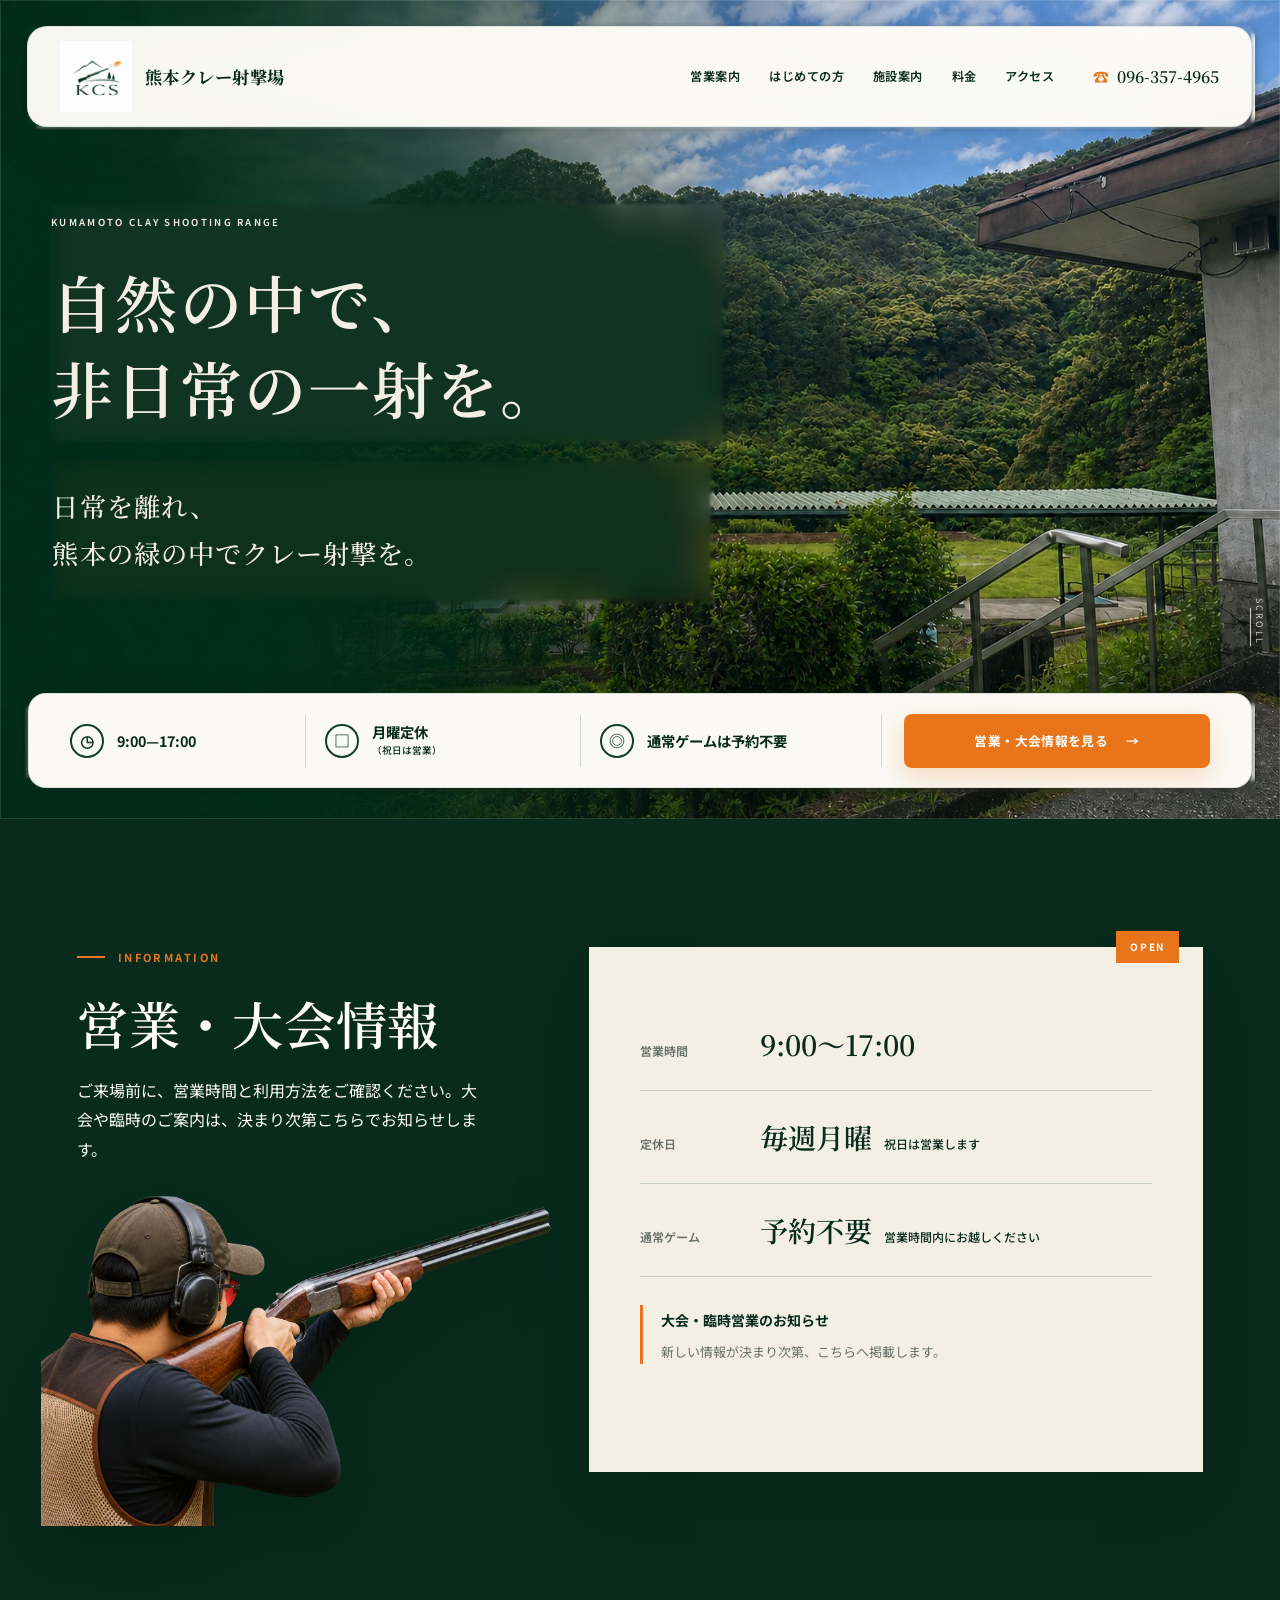
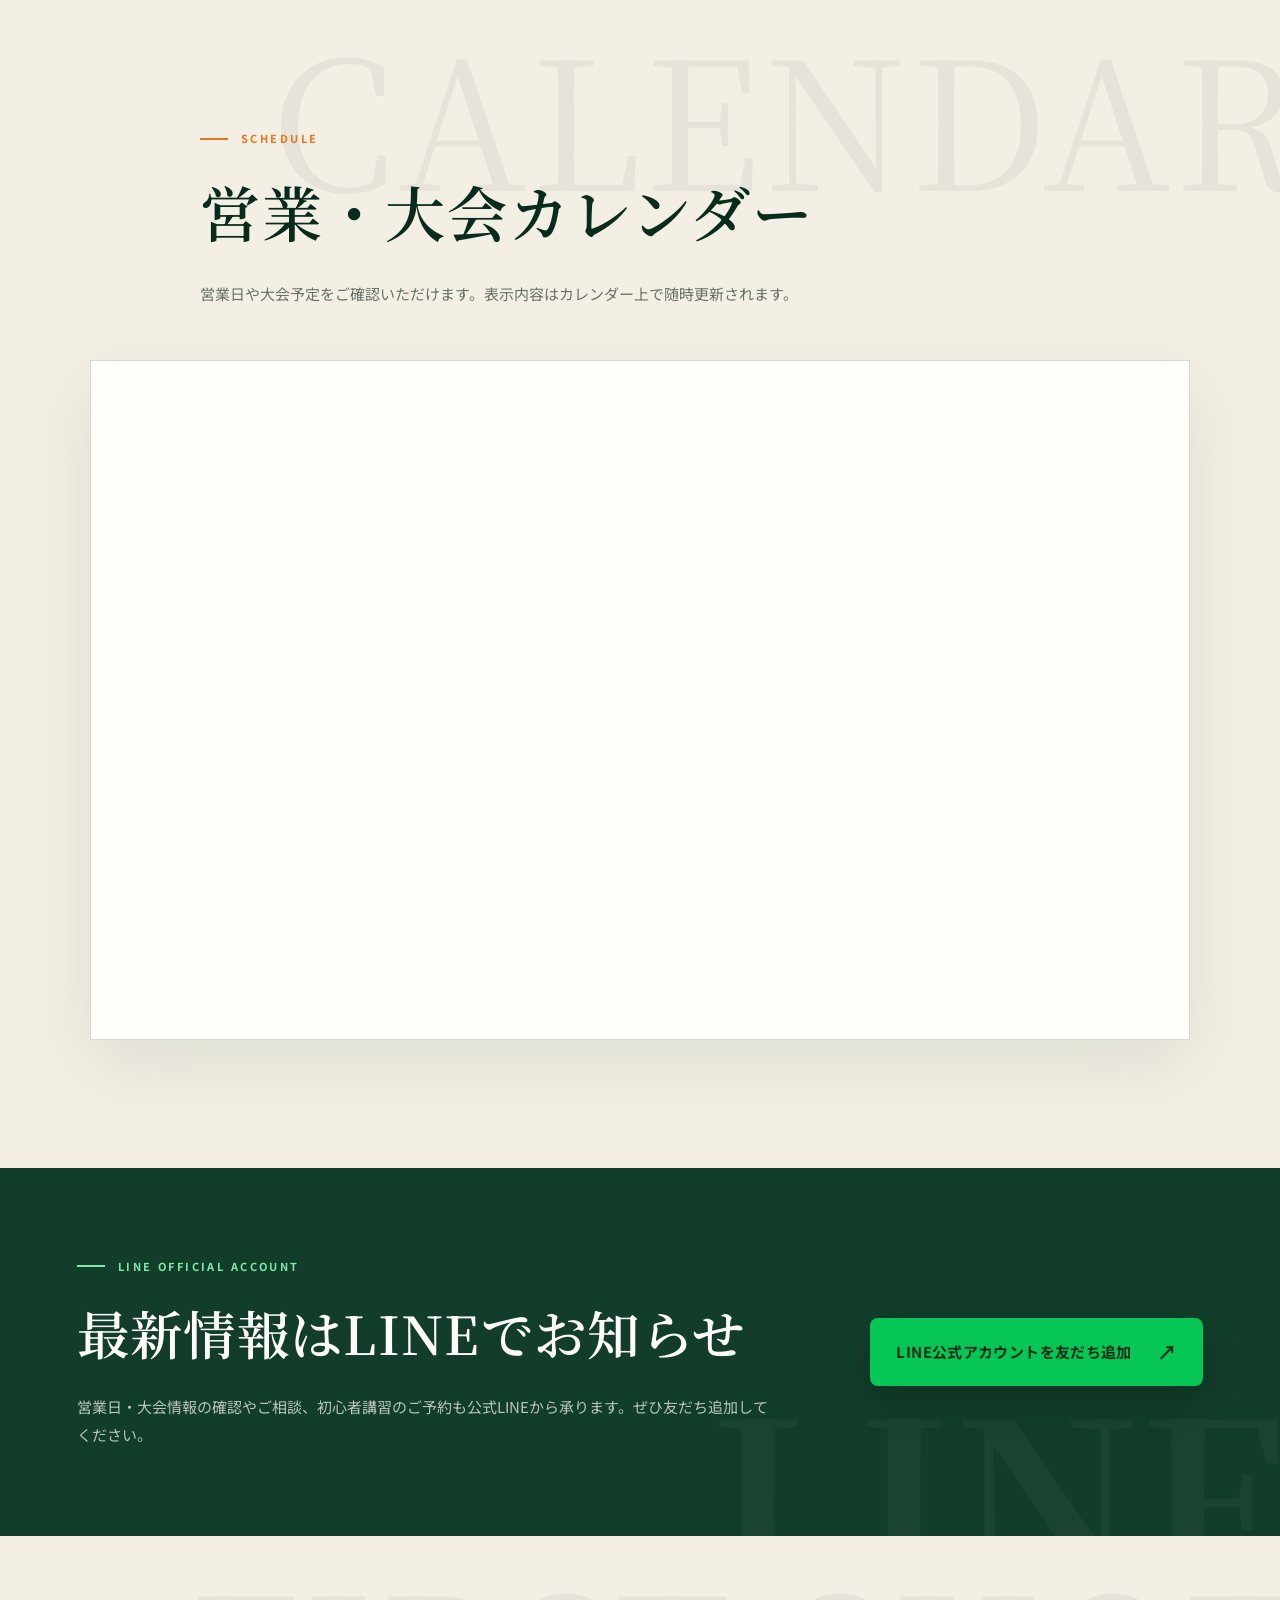
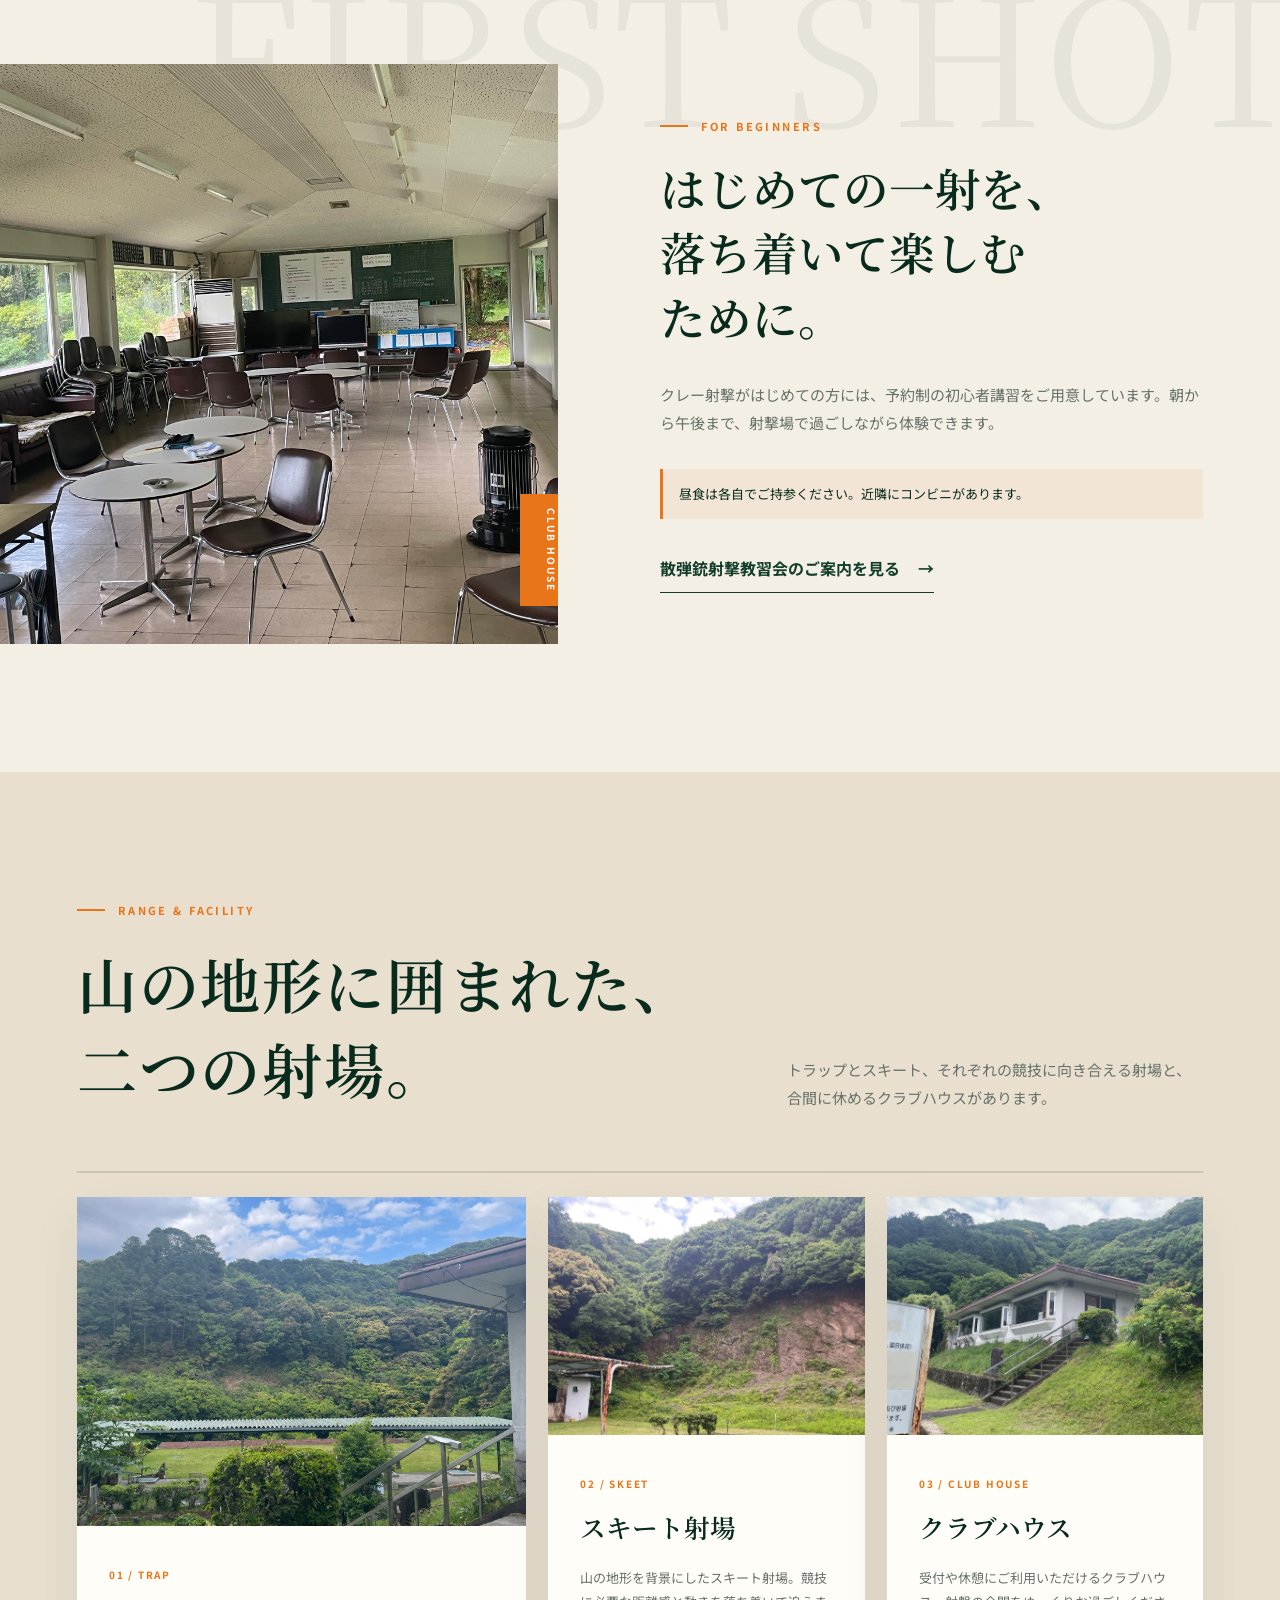
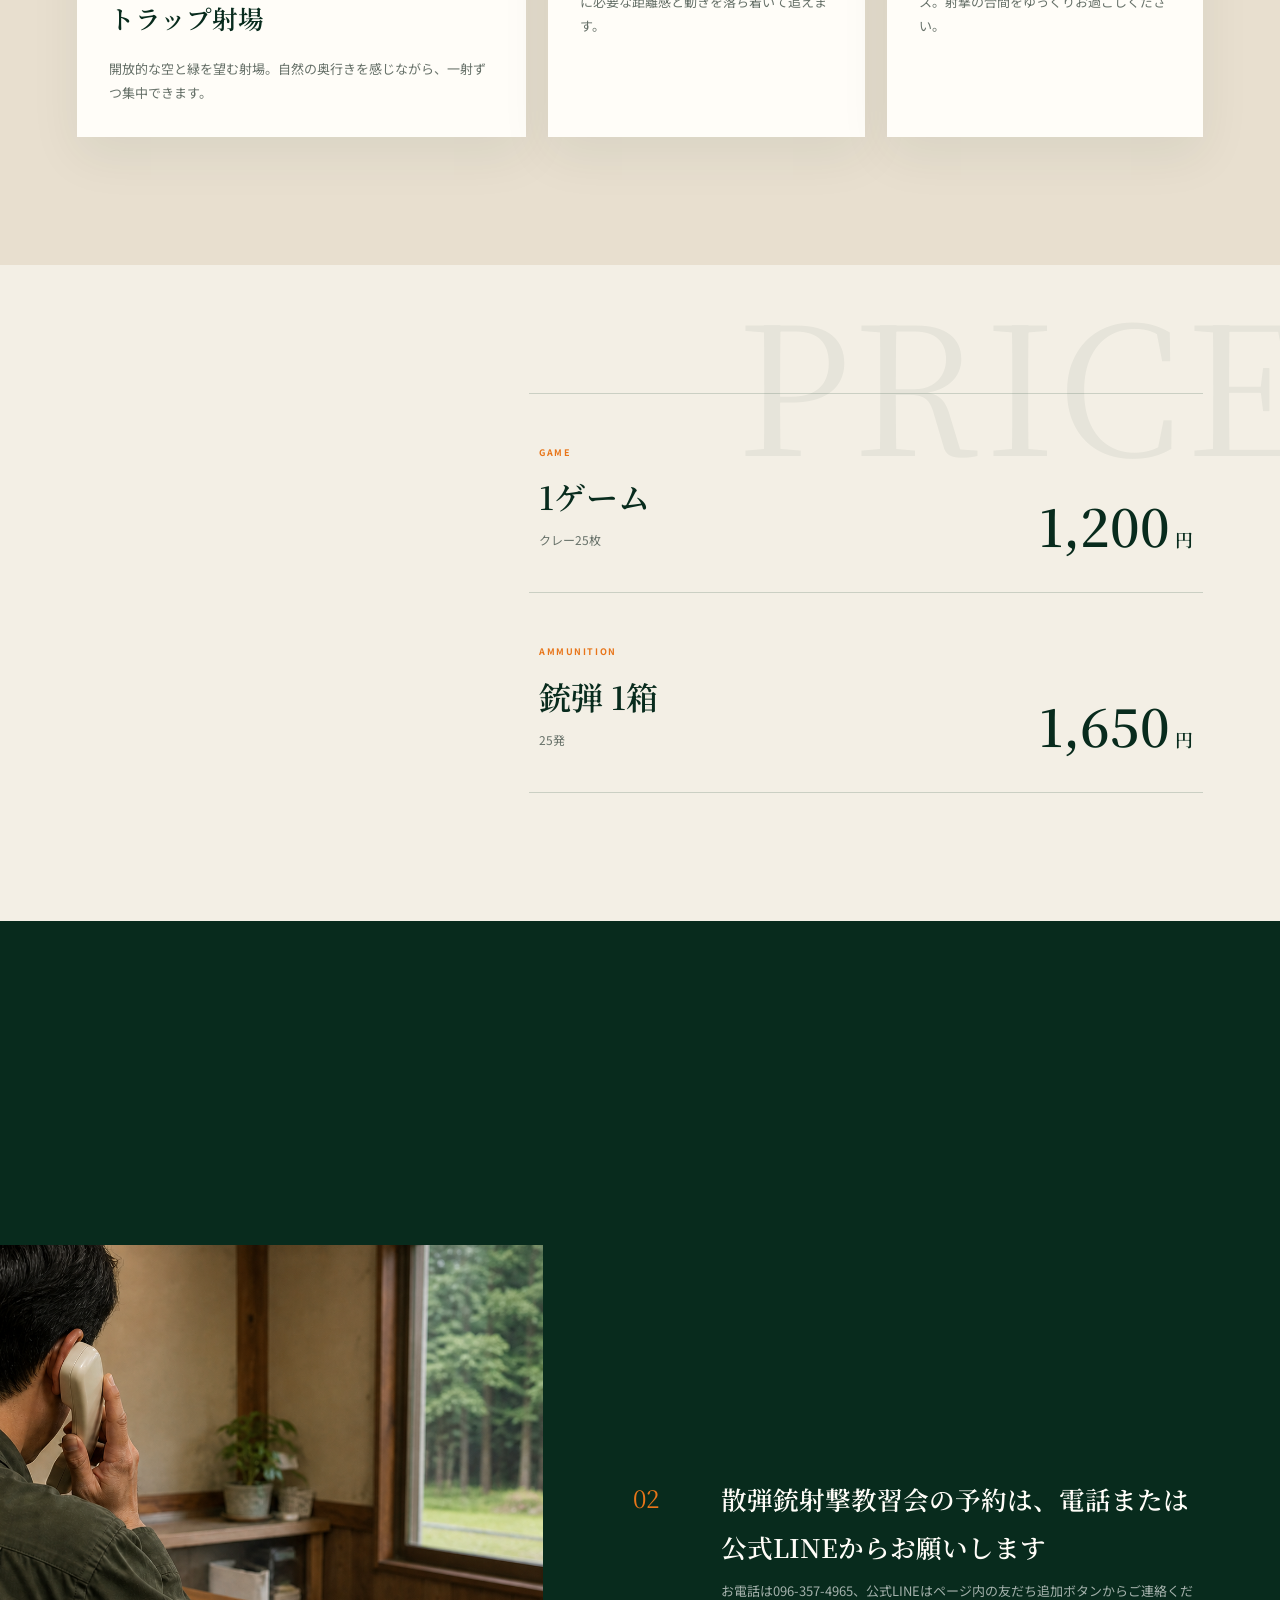
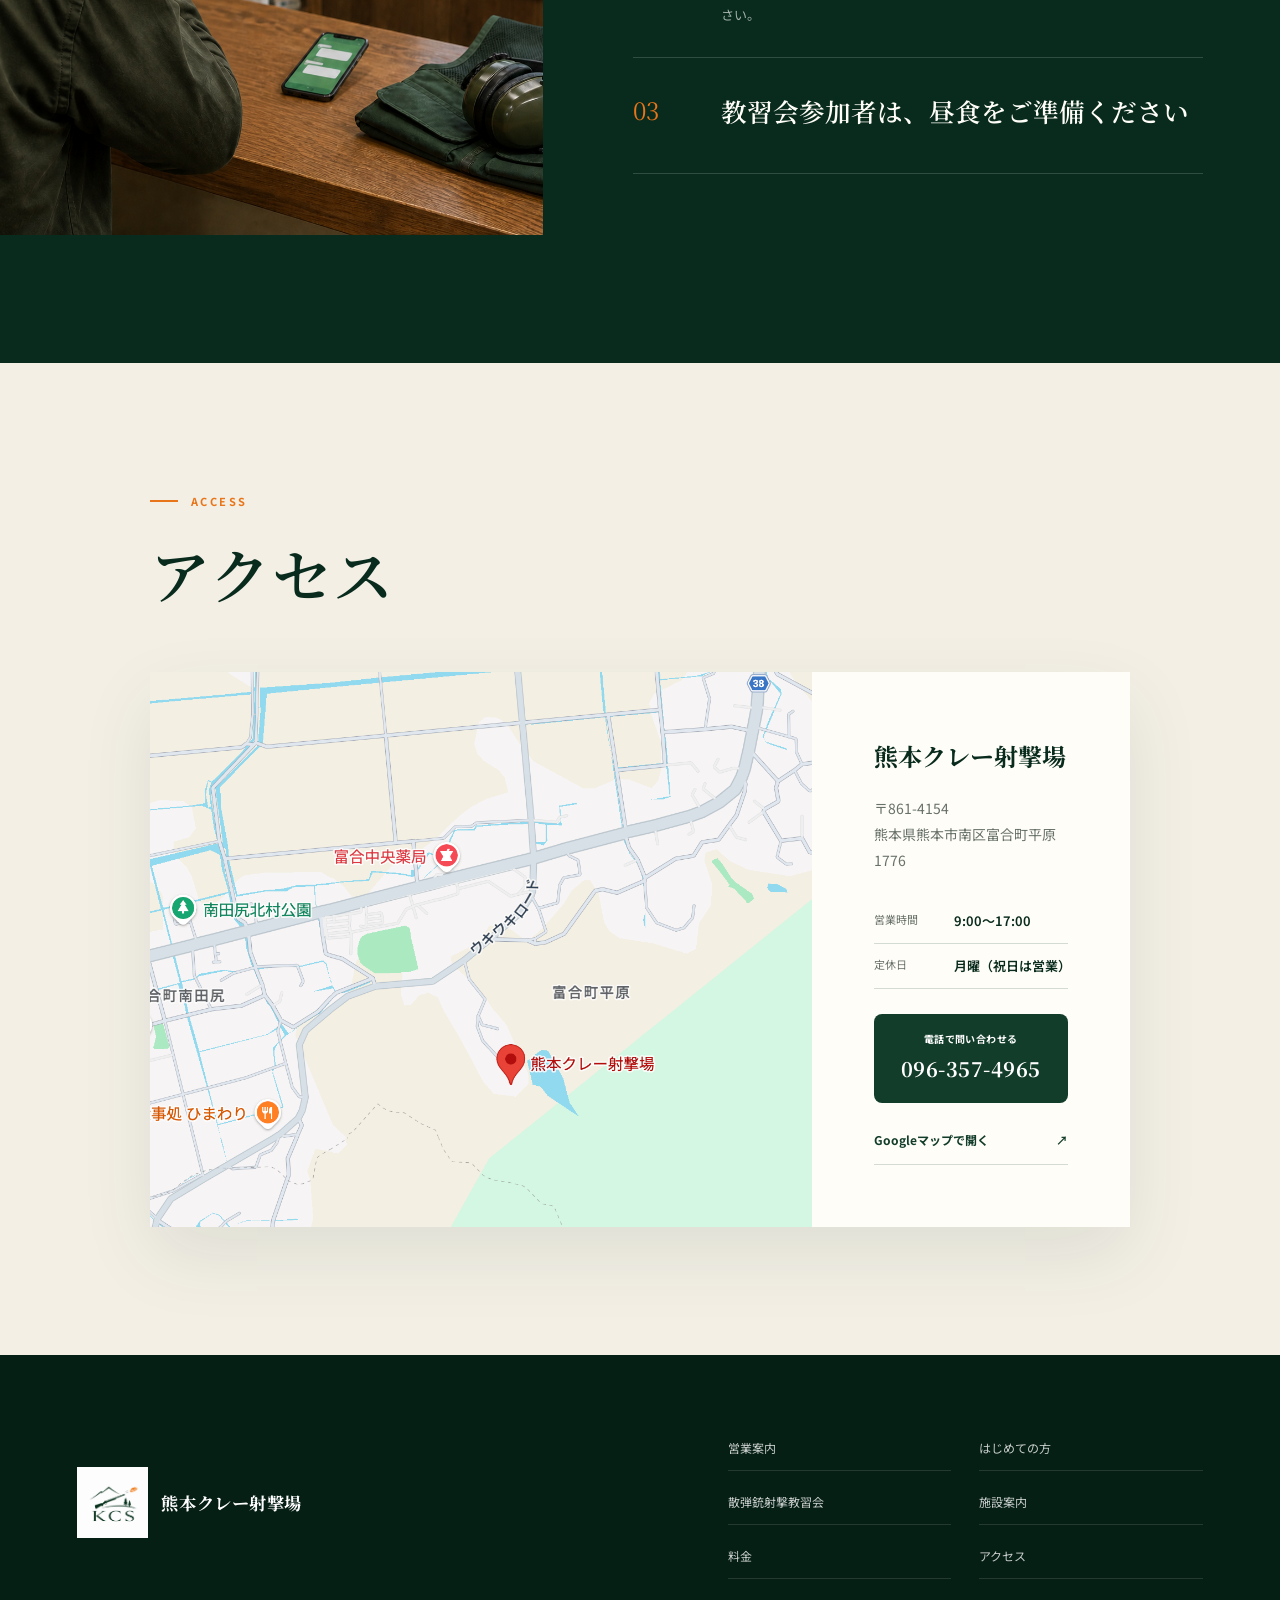
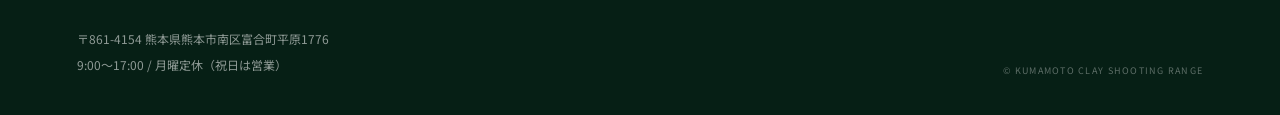
==== commit 0c667d77: "Add files via upload" ====
--- a/index.html
+++ b/index.html
@@ -137,13 +137,8 @@
             <h2 class="balanced-heading"><span>はじめての一射を、</span><span>落ち着いて楽しむ</span><span>ために。</span></h2>
           </div>
           <p class="lead">クレー射撃がはじめての方には、予約制の初心者講習をご用意しています。朝から午後まで、射撃場で過ごしながら体験できます。</p>
-          <div class="beginner__facts">
-            <div><span>時間</span><strong>9:00〜15:00</strong></div>
-            <div><span>講習料金</span><strong>50,000<small>円</small></strong></div>
-            <div><span>予約</span><strong>要予約</strong></div>
-          </div>
           <p class="note">昼食は各自でご持参ください。近隣にコンビニがあります。</p>
-          <a class="text-link" href="tel:0963574965">初心者講習を電話で予約する <span aria-hidden="true">→</span></a>
+          <a class="text-link" href="shotgun-training/">散弾銃射撃教習会のご案内を見る <span aria-hidden="true">→</span></a>
         </div>
       </div>
     </section>
@@ -181,7 +176,7 @@
         <div class="section__head price__head" data-reveal>
           <p class="section__kicker">PRICE GUIDE</p>
           <h2>料金案内</h2>
-          <p>通常ゲームは予約不要です。初心者講習のみ、事前に電話または公式LINEからご予約ください。</p>
+          <p>通常ゲームは予約不要です。営業時間内に直接お越しください。</p>
         </div>
         <div class="price-list" data-reveal>
           <div class="price-row">
@@ -189,12 +184,8 @@
             <strong>1,200<small>円</small></strong>
           </div>
           <div class="price-row">
-            <div><span>AMMUNITION</span><h3>銃弾 1箱</h3><p>50発</p></div>
-            <strong>5,000<small>円</small></strong>
-          </div>
-          <div class="price-row price-row--accent">
-            <div><span>BEGINNER COURSE</span><h3>初心者講習</h3><p>要予約・9:00〜15:00</p></div>
-            <strong>50,000<small>円</small></strong>
+            <div><span>AMMUNITION</span><h3>銃弾 1箱</h3><p>25発</p></div>
+            <strong>1,650<small>円</small></strong>
           </div>
         </div>
       </div>
@@ -212,8 +203,8 @@
           </div>
           <ol class="steps">
             <li data-reveal><span>01</span><div><h3>通常ゲームは予約不要</h3><p>営業時間内に直接お越しください。受付後、射場をご利用いただけます。</p></div></li>
-            <li data-reveal><span>02</span><div><h3>初心者講習の予約は、電話または公式LINEからお願いします</h3><p>お電話は096-357-4965、公式LINEはページ内の友だち追加ボタンからご連絡ください。</p></div></li>
-            <li data-reveal><span>03</span><div><h3>講習日は昼食をご持参ください</h3><p>初心者講習は9:00〜15:00です。近隣にはコンビニもあります。</p></div></li>
+            <li data-reveal><span>02</span><div><h3>散弾銃射撃教習会の予約は、電話または公式LINEからお願いします</h3><p>お電話は096-357-4965、公式LINEはページ内の友だち追加ボタンからご連絡ください。</p></div></li>
+            <li data-reveal><span>03</span><div><h3>教習会参加者は、昼食をご準備ください</h3></div></li>
           </ol>
         </div>
       </div>
@@ -251,7 +242,7 @@
         <span>熊本クレー射撃場</span>
       </a>
       <nav aria-label="フッターナビゲーション">
-        <a href="#news">営業案内</a><a href="#beginner">はじめての方</a><a href="#facility">施設案内</a><a href="#price">料金</a><a href="#access">アクセス</a>
+        <a href="#news">営業案内</a><a href="#beginner">はじめての方</a><a href="shotgun-training/">散弾銃射撃教習会</a><a href="#facility">施設案内</a><a href="#price">料金</a><a href="#access">アクセス</a>
       </nav>
       <div class="footer__meta">
         <p>〒861-4154 熊本県熊本市南区富合町平原1776</p>
--- a/styles.css
+++ b/styles.css
@@ -143,6 +143,7 @@
 .beginner__facts small { font-size: .55em; }
 .note { margin: 20px 0 26px; padding: 13px 16px; color: var(--forest-deep); background: rgba(232,117,25,.08); border-left: 3px solid var(--orange); font-size: 13px; }
 .text-link { min-height: 48px; display: inline-flex; align-items: center; gap: 18px; color: var(--forest); border-bottom: 1px solid currentColor; font-weight: 700; }
+.text-link + .text-link { margin-top: 12px; display: flex; width: fit-content; }
 
 .facility__head { max-width: none; display: grid; grid-template-columns: 1fr .65fr; gap: 70px; align-items: end; }
 .facility__head > p { max-width: 460px; margin: 0 0 8px; color: #5f675f; }
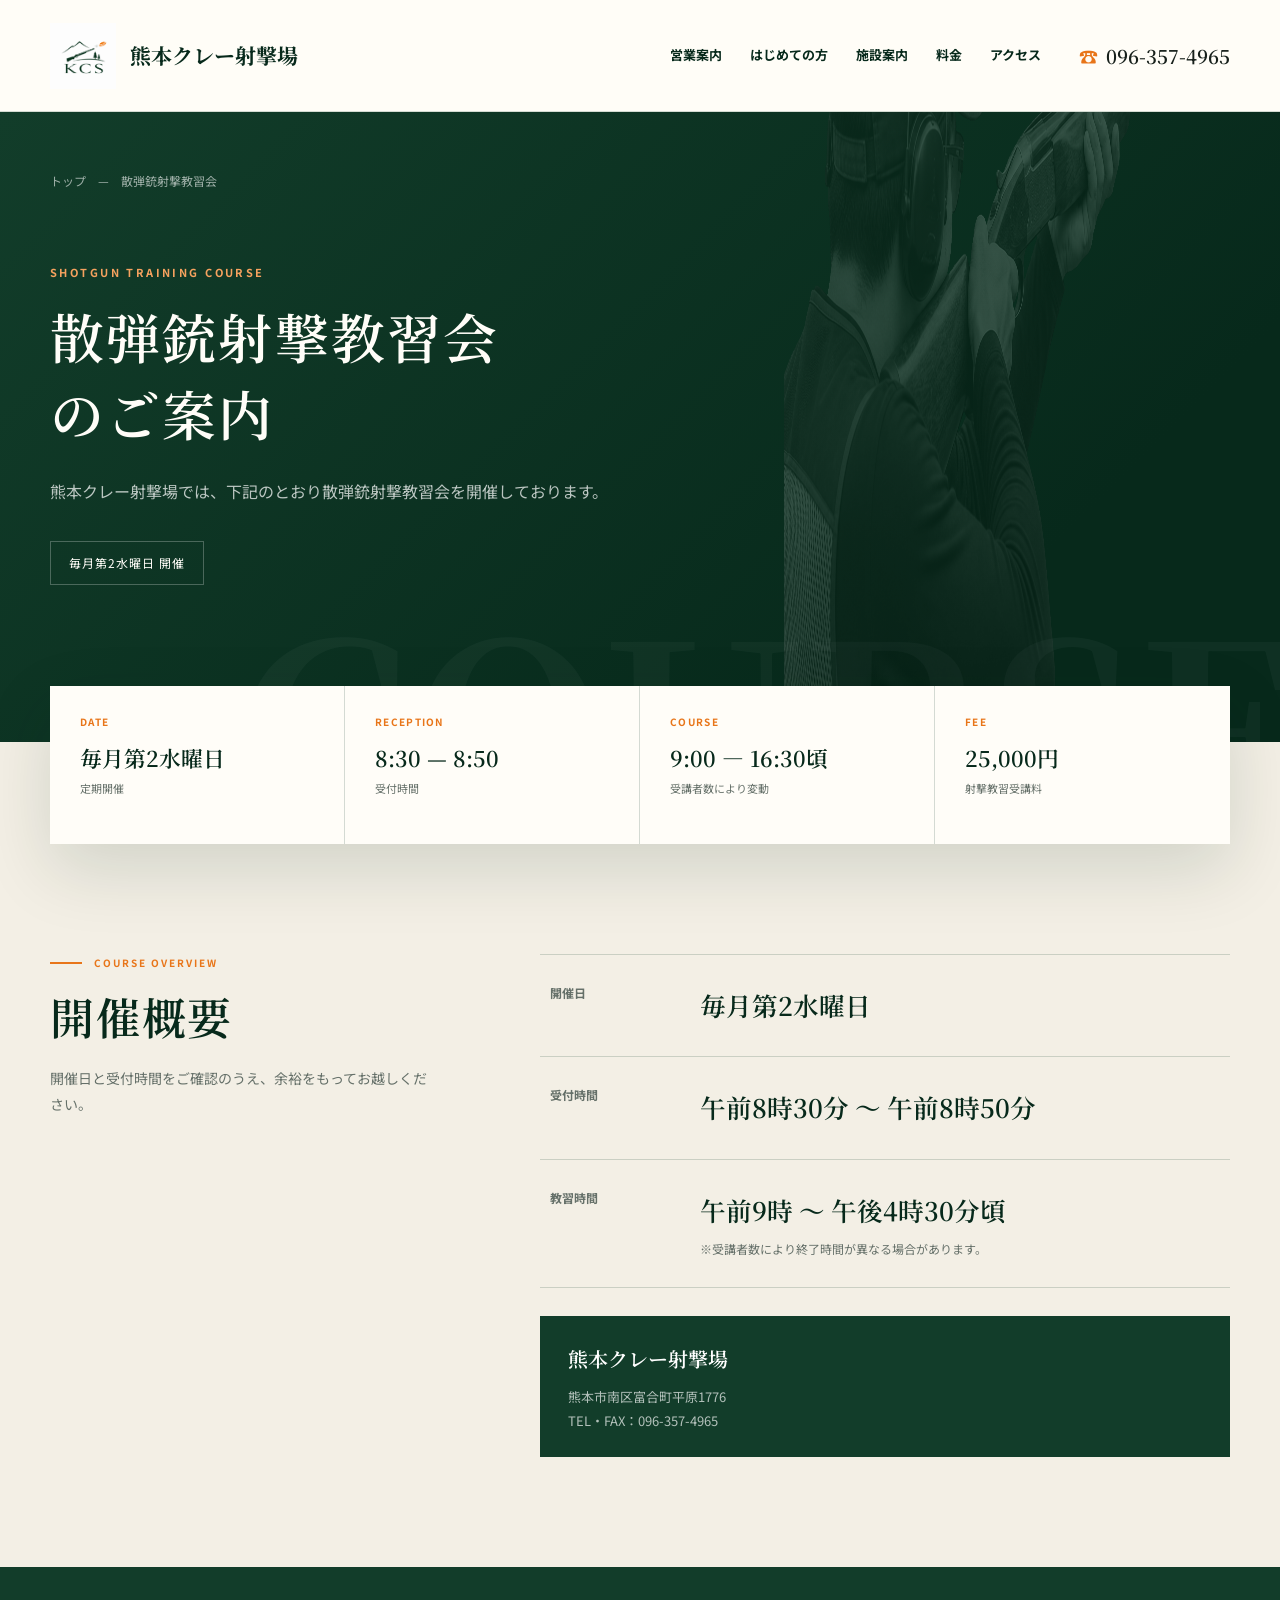
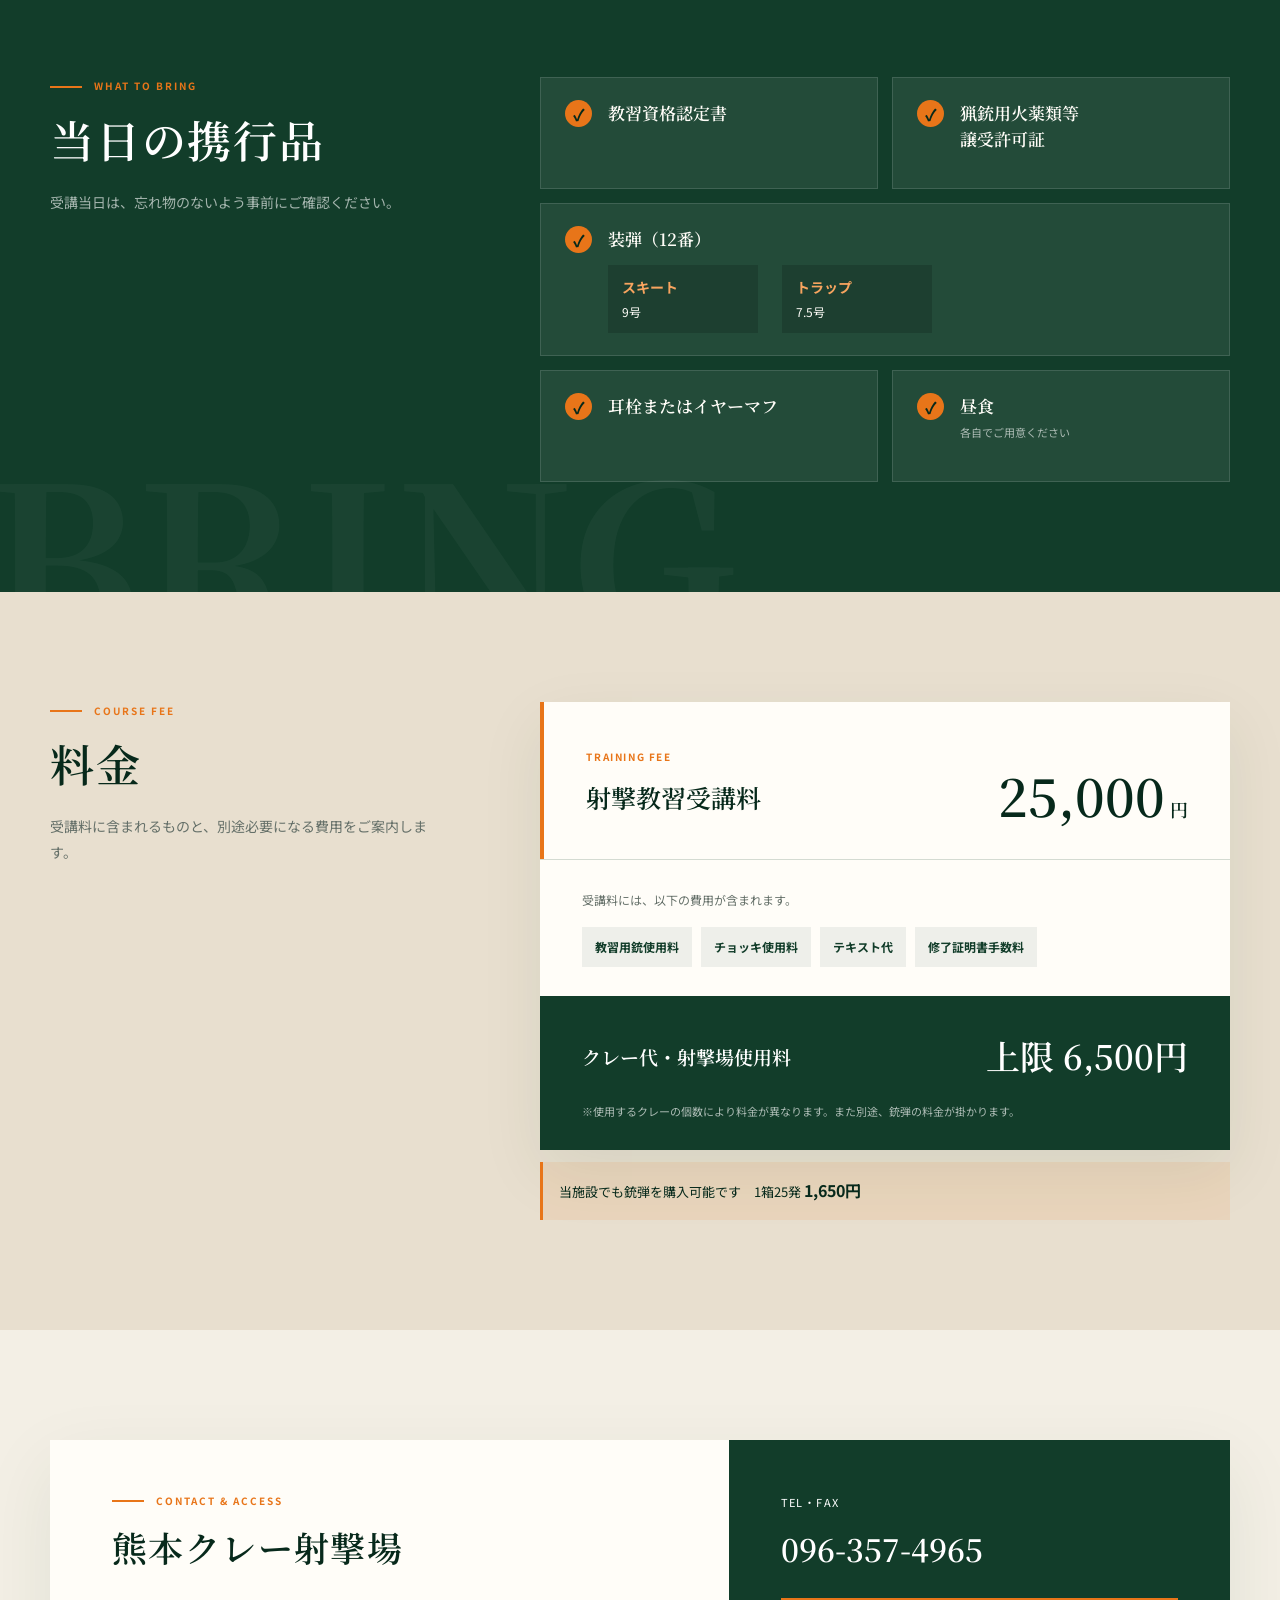
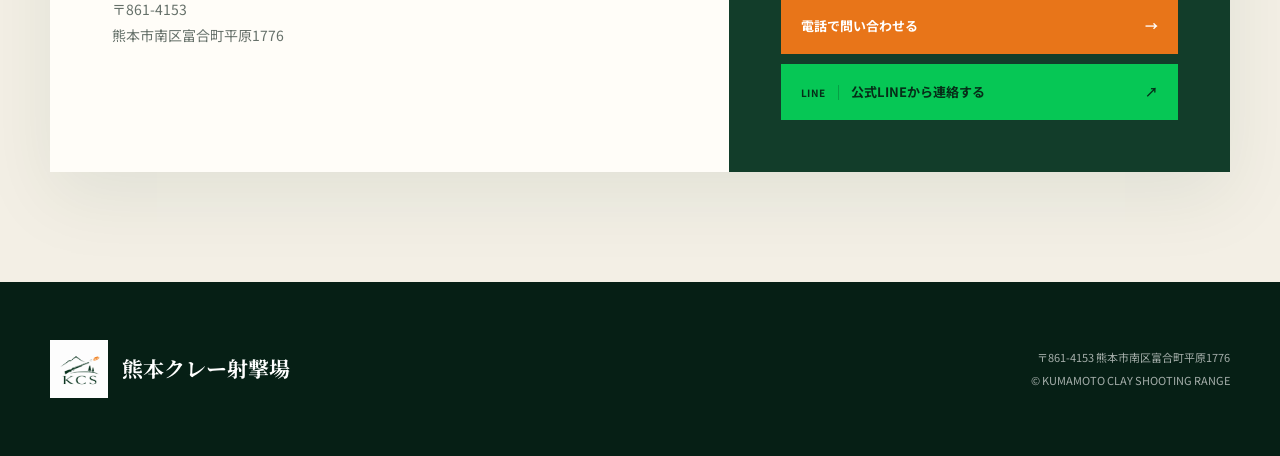
==== commit 1f702c83: "Add files via upload" ====
--- a/index.html
+++ b/index.html
@@ -3,257 +3,146 @@
 <head>
   <meta charset="utf-8">
   <meta name="viewport" content="width=device-width, initial-scale=1">
-  <title>熊本クレー射撃場｜熊本市南区のトラップ・スキート射撃場</title>
-  <meta name="description" content="熊本市南区富合町の熊本クレー射撃場。営業時間、料金、初心者講習、トラップ・スキート射場、アクセスをご案内します。通常ゲームは予約不要です。">
+  <title>散弾銃射撃教習会のご案内｜熊本クレー射撃場</title>
+  <meta name="description" content="熊本クレー射撃場で毎月第2水曜日に開催する散弾銃射撃教習会。開催時間、携行品、受講料金をご案内します。">
   <meta name="theme-color" content="#123d2a">
-  <meta property="og:title" content="熊本クレー射撃場">
-  <meta property="og:description" content="自然の中で、非日常の一射を。熊本市南区のトラップ・スキート射撃場。">
-  <meta property="og:type" content="website">
+  <meta property="og:title" content="散弾銃射撃教習会のご案内｜熊本クレー射撃場">
+  <meta property="og:description" content="毎月第2水曜日開催。開催時間、携行品、受講料金をご案内します。">
+  <meta property="og:type" content="article">
   <meta property="og:site_name" content="熊本クレー射撃場">
-  <link rel="icon" href="assets/kcs-logo.png">
+  <meta name="twitter:card" content="summary">
+  <meta name="twitter:title" content="散弾銃射撃教習会のご案内｜熊本クレー射撃場">
+  <meta name="twitter:description" content="毎月第2水曜日開催。開催時間、携行品、受講料金をご案内します。">
+  <link rel="icon" href="../assets/kcs-logo.png">
   <link rel="stylesheet" href="styles.css">
 </head>
 <body>
   <a class="skip-link" href="#main">本文へ移動</a>
 
-  <section class="hero" id="top" aria-labelledby="hero-title">
-    <header class="hero__header" data-hero-part>
-      <a class="brand" href="#top" aria-label="熊本クレー射撃場 トップへ">
-        <img src="assets/kcs-logo.png" alt="熊本クレー射撃場 KCSロゴ" width="88" height="88">
+  <header class="site-header">
+    <div class="wrap header-inner">
+      <a class="brand" href="../" aria-label="熊本クレー射撃場 トップページへ">
+        <img src="../assets/kcs-logo.png" alt="熊本クレー射撃場 KCSロゴ" width="66" height="66">
         <span>熊本クレー射撃場</span>
       </a>
-      <button class="nav-toggle" type="button" aria-expanded="false" aria-controls="global-nav">
-        <span></span><span></span><span></span><span class="sr-only">メニュー</span>
-      </button>
-      <nav class="global-nav" id="global-nav" aria-label="メインナビゲーション">
-        <a href="#news">営業案内</a>
-        <a href="#beginner">はじめての方</a>
-        <a href="#facility">施設案内</a>
-        <a href="#price">料金</a>
-        <a href="#access">アクセス</a>
+      <nav class="global-nav" aria-label="メインナビゲーション">
+        <a href="../#news">営業案内</a>
+        <a href="../#beginner">はじめての方</a>
+        <a href="../#facility">施設案内</a>
+        <a href="../#price">料金</a>
+        <a href="../#access">アクセス</a>
       </nav>
-      <a class="header-phone" href="tel:0963574965" aria-label="電話 096-357-4965">
-        <span aria-hidden="true">☎</span> 096-357-4965
-      </a>
-    </header>
-
-    <div class="hero__photo-wrap" aria-hidden="true">
-      <img class="hero__photo" src="assets/fv-hero.jpg" alt="">
+      <a class="header-phone" href="tel:0963574965" aria-label="096-357-4965へ電話する"><span aria-hidden="true">☎</span>096-357-4965</a>
     </div>
-
-    <div class="hero__headline" data-hero-part>
-      <p class="hero__eyebrow">KUMAMOTO CLAY SHOOTING RANGE</p>
-      <h1 id="hero-title">
-        <span class="line"><span>自然の中で、</span></span>
-        <span class="line"><span>非日常の一射を。</span></span>
-      </h1>
-    </div>
-    <div class="hero__lead" data-hero-part>
-      <p>日常を離れ、<br>熊本の緑の中でクレー射撃を。</p>
-    </div>
-
-    <div class="hero__status hero__proof" data-hero-part aria-label="営業情報">
-      <div class="status-item">
-        <span class="status-icon" aria-hidden="true">◷</span>
-        <span><strong>9:00—17:00</strong></span>
-      </div>
-      <div class="status-item">
-        <span class="status-icon" aria-hidden="true">□</span>
-        <span><strong>月曜定休</strong><small>（祝日は営業）</small></span>
-      </div>
-      <div class="status-item">
-        <span class="status-icon" aria-hidden="true">◎</span>
-        <span><strong>通常ゲームは予約不要</strong></span>
-      </div>
-      <a class="button button--orange" href="#calendar">営業・大会情報を見る <span aria-hidden="true">→</span></a>
-    </div>
-    <span class="hero__scroll" aria-hidden="true">SCROLL</span>
-  </section>
+  </header>
 
   <main id="main">
-    <section class="news section section--forest" id="news">
-      <div class="section__inner news__grid">
-        <div class="section__head section__head--light" data-reveal>
-          <p class="section__kicker">INFORMATION</p>
-          <h2>営業・大会情報</h2>
-          <p>ご来場前に、営業時間と利用方法をご確認ください。大会や臨時のご案内は、決まり次第こちらでお知らせします。</p>
-          <div class="news__shooter" aria-hidden="true">
-            <img src="assets/clay-shooter-back-closeup.png" alt="" width="1537" height="1023" loading="lazy">
-          </div>
+    <section class="course-hero" aria-labelledby="page-title">
+      <div class="wrap hero-inner">
+        <nav class="breadcrumb" aria-label="パンくずリスト"><a href="../">トップ</a><span aria-hidden="true">—</span><span>散弾銃射撃教習会</span></nav>
+        <p class="eyebrow">SHOTGUN TRAINING COURSE</p>
+        <h1 id="page-title">散弾銃射撃教習会<br>のご案内</h1>
+        <p class="hero-lead">熊本クレー射撃場では、下記のとおり散弾銃射撃教習会を開催しております。</p>
+        <span class="hero-tag">毎月第2水曜日 開催</span>
+      </div>
+      <img class="hero-shooter" src="../assets/clay-shooter-back-closeup.png" alt="" width="1537" height="1023">
+    </section>
+
+    <section class="quick-summary" aria-label="開催概要の要約">
+      <div class="wrap quick-grid">
+        <div class="quick-item"><span>DATE</span><strong>毎月第2水曜日</strong><small>定期開催</small></div>
+        <div class="quick-item"><span>RECEPTION</span><strong>8:30 — 8:50</strong><small>受付時間</small></div>
+        <div class="quick-item"><span>COURSE</span><strong>9:00 — 16:30頃</strong><small>受講者数により変動</small></div>
+        <div class="quick-item"><span>FEE</span><strong>25,000円</strong><small>射撃教習受講料</small></div>
+      </div>
+    </section>
+
+    <section class="section overview" aria-labelledby="overview-title">
+      <div class="wrap two-column">
+        <div class="section-heading">
+          <p class="kicker">COURSE OVERVIEW</p>
+          <h2 id="overview-title">開催概要</h2>
+          <p>開催日と受付時間をご確認のうえ、余裕をもってお越しください。</p>
         </div>
-        <div class="notice-panel" data-reveal>
-          <div class="notice-panel__mark" aria-hidden="true">OPEN</div>
-          <dl>
-            <div><dt>営業時間</dt><dd>9:00〜17:00</dd></div>
-            <div><dt>定休日</dt><dd>毎週月曜<small>祝日は営業します</small></dd></div>
-            <div><dt>通常ゲーム</dt><dd>予約不要<small>営業時間内にお越しください</small></dd></div>
+        <div>
+          <dl class="detail-list">
+            <div><dt>開催日</dt><dd><strong>毎月第2水曜日</strong></dd></div>
+            <div><dt>受付時間</dt><dd><strong>午前8時30分 ～ 午前8時50分</strong></dd></div>
+            <div><dt>教習時間</dt><dd><strong>午前9時 ～ 午後4時30分頃</strong><small>※受講者数により終了時間が異なる場合があります。</small></dd></div>
           </dl>
-          <div class="notice-panel__update">
-            <span>大会・臨時営業のお知らせ</span>
-            <p>新しい情報が決まり次第、こちらへ掲載します。</p>
+          <div class="venue">
+            <strong>熊本クレー射撃場</strong>
+            <address>熊本市南区富合町平原1776<br>TEL・FAX：096-357-4965</address>
           </div>
         </div>
       </div>
     </section>
 
-    <section class="calendar-section section" id="calendar">
-      <span class="ghost-word" aria-hidden="true">CALENDAR</span>
-      <div class="section__inner">
-        <div class="section__head calendar-section__head" data-reveal>
-          <p class="section__kicker">SCHEDULE</p>
-          <h2>営業・大会カレンダー</h2>
-          <p>営業日や大会予定をご確認いただけます。表示内容はカレンダー上で随時更新されます。</p>
+    <section class="section belongings" aria-labelledby="belongings-title">
+      <div class="wrap two-column">
+        <div class="section-heading section-heading--light">
+          <p class="kicker">WHAT TO BRING</p>
+          <h2 id="belongings-title">当日の携行品</h2>
+          <p>受講当日は、忘れ物のないよう事前にご確認ください。</p>
         </div>
-        <div class="calendar-frame" data-reveal>
-          <iframe src="https://calendar.google.com/calendar/embed?height=600&amp;wkst=1&amp;ctz=Asia%2FTokyo&amp;showPrint=0&amp;src=YWMwOWQxNDVlMDg1ZmQxNmEyYjE4MzU3OGI5NTgyMWE0MDkyNTQxYTNkY2VmYWNhMTgyMzVmZGJiOGRjODlhMkBncm91cC5jYWxlbmRhci5nb29nbGUuY29t&amp;src=MDQzNTg1N2Y2NmExMTQyZGE4Nzg4MmM5ZjQ0NWU1ZTQwZjRhMTg1MzdkZTFjMWY4YmZhZmNlMzZjYWJkZjczN0Bncm91cC5jYWxlbmRhci5nb29nbGUuY29t&amp;src=NjBkMmVlNWYxOWNlZDI4YzJiYjY1YmIyMjhmZjFjY2IyNzcwN2Y3OTI1ZTFjYmE3ZjY5ZDIzMGFmNzQ5Y2FhZEBncm91cC5jYWxlbmRhci5nb29nbGUuY29t&amp;src=Zjk1ZmZlNGQyNTE5ZjUwMmFiODljNjk4ZTE2NDJjZDk3Nzg3ZDIyMTMyMTdhMzg1NDQyNDFiZTU3ZmVhYWM2N0Bncm91cC5jYWxlbmRhci5nb29nbGUuY29t&amp;src=MmI4NzA5OTAxNjgyMTRhYjg0NmNjNGUwMDYyZTZjODM0YzIzMDU5M2FhNDU0YWQ4MjZmZGJlNDkxZGNkODc2MUBncm91cC5jYWxlbmRhci5nb29nbGUuY29t&amp;color=%234285f4&amp;color=%23c0ca33&amp;color=%230b8043&amp;color=%23d50000&amp;color=%238e24aa" title="熊本クレー射撃場 営業・大会カレンダー" width="800" height="600" frameborder="0" scrolling="no" loading="lazy"></iframe>
+        <ul class="check-list">
+          <li><span class="checkmark" aria-hidden="true">✓</span><strong>教習資格認定書</strong></li>
+          <li><span class="checkmark" aria-hidden="true">✓</span><strong>猟銃用火薬類等<br>譲受許可証</strong></li>
+          <li class="check-list__wide">
+            <span class="checkmark" aria-hidden="true">✓</span>
+            <div><strong>装弾（12番）</strong><div class="ammo-types"><span><b>スキート</b>9号</span><span><b>トラップ</b>7.5号</span></div></div>
+          </li>
+          <li><span class="checkmark" aria-hidden="true">✓</span><strong>耳栓またはイヤーマフ</strong></li>
+          <li><span class="checkmark" aria-hidden="true">✓</span><div><strong>昼食</strong><small>各自でご用意ください</small></div></li>
+        </ul>
+      </div>
+    </section>
+
+    <section class="section fees" aria-labelledby="fees-title">
+      <div class="wrap two-column">
+        <div class="section-heading">
+          <p class="kicker">COURSE FEE</p>
+          <h2 id="fees-title">料金</h2>
+          <p>受講料に含まれるものと、別途必要になる費用をご案内します。</p>
+        </div>
+        <div>
+          <article class="price-card">
+            <div class="price-main"><div><span>TRAINING FEE</span><h3>射撃教習受講料</h3></div><strong>25,000<small>円</small></strong></div>
+            <div class="included"><p>受講料には、以下の費用が含まれます。</p><ul><li>教習用銃使用料</li><li>チョッキ使用料</li><li>テキスト代</li><li>修了証明書手数料</li></ul></div>
+            <div class="range-fee"><div><h3>クレー代・射撃場使用料</h3><strong>上限 6,500円</strong></div><p>※使用するクレーの個数により料金が異なります。また別途、銃弾の料金が掛かります。</p></div>
+          </article>
+          <p class="ammo-sale">当施設でも銃弾を購入可能です　<span>1箱25発</span> <strong>1,650円</strong></p>
         </div>
       </div>
     </section>
 
-    <section class="line-cta" aria-labelledby="line-cta-title">
-      <div class="section__inner line-cta__inner" data-reveal>
-        <div class="line-cta__copy">
-          <p class="section__kicker">LINE OFFICIAL ACCOUNT</p>
-          <h2 id="line-cta-title">最新情報はLINEでお知らせ</h2>
-          <p>営業日・大会情報の確認やご相談、初心者講習のご予約も公式LINEから承ります。ぜひ友だち追加してください。</p>
+    <section class="contact section" aria-labelledby="contact-title">
+      <div class="wrap contact-box">
+        <div class="contact-copy">
+          <p class="kicker">CONTACT &amp; ACCESS</p>
+          <h2 id="contact-title">熊本クレー射撃場</h2>
+          <address>〒861-4153<br>熊本市南区富合町平原1776</address>
         </div>
-        <a class="line-cta__button" href="https://lin.ee/vYcokJa" target="_blank" rel="noopener noreferrer" aria-label="LINE公式アカウントを友だち追加（新しいタブで開きます）">
-          <span>LINE公式アカウントを友だち追加</span>
-          <span aria-hidden="true">↗</span>
-        </a>
-      </div>
-    </section>
-
-    <section class="beginner section" id="beginner">
-      <span class="ghost-word" aria-hidden="true">FIRST SHOT</span>
-      <div class="section__inner beginner__grid">
-        <div class="beginner__photo image-reveal" data-reveal>
-          <img src="assets/clubhouse-interior.jpg" alt="熊本クレー射撃場クラブハウス内の休憩スペース" width="1800" height="1012" loading="lazy">
-          <span class="photo-label">CLUB HOUSE</span>
-        </div>
-        <div class="beginner__content" data-reveal>
-          <div class="section__head">
-            <p class="section__kicker">FOR BEGINNERS</p>
-            <h2 class="balanced-heading"><span>はじめての一射を、</span><span>落ち着いて楽しむ</span><span>ために。</span></h2>
-          </div>
-          <p class="lead">クレー射撃がはじめての方には、予約制の初心者講習をご用意しています。朝から午後まで、射撃場で過ごしながら体験できます。</p>
-          <p class="note">昼食は各自でご持参ください。近隣にコンビニがあります。</p>
-          <a class="text-link" href="shotgun-training/">散弾銃射撃教習会のご案内を見る <span aria-hidden="true">→</span></a>
-        </div>
-      </div>
-    </section>
-
-    <section class="facility section section--sand" id="facility" data-strong-moment>
-      <div class="section__inner">
-        <div class="section__head facility__head" data-reveal>
-          <div>
-            <p class="section__kicker">RANGE &amp; FACILITY</p>
-            <h2>山の地形に囲まれた、<br>二つの射場。</h2>
-          </div>
-          <p>トラップとスキート、それぞれの競技に向き合える射場と、合間に休めるクラブハウスがあります。</p>
-        </div>
-        <div class="range-progress" aria-hidden="true"><span></span></div>
-        <div class="facility-rail" aria-label="射場・施設写真">
-          <article class="facility-card facility-card--wide" data-reveal>
-            <div class="facility-card__image"><img src="assets/trap.jpg" alt="山林に囲まれた熊本クレー射撃場のトラップ射場" width="2000" height="1125" loading="lazy"></div>
-            <div class="facility-card__body"><span>01 / TRAP</span><h3>トラップ射場</h3><p>開放的な空と緑を望む射場。自然の奥行きを感じながら、一射ずつ集中できます。</p></div>
-          </article>
-          <article class="facility-card" data-reveal>
-            <div class="facility-card__image"><img src="assets/skeet-1.jpg" alt="熊本クレー射撃場のスキート射場と周囲の山林" width="1800" height="1012" loading="lazy"></div>
-            <div class="facility-card__body"><span>02 / SKEET</span><h3>スキート射場</h3><p>山の地形を背景にしたスキート射場。競技に必要な距離感と動きを落ち着いて追えます。</p></div>
-          </article>
-          <article class="facility-card" data-reveal>
-            <div class="facility-card__image"><img src="assets/clubhouse-exterior.jpg" alt="緑に囲まれた熊本クレー射撃場クラブハウス外観" width="1800" height="1012" loading="lazy"></div>
-            <div class="facility-card__body"><span>03 / CLUB HOUSE</span><h3>クラブハウス</h3><p>受付や休憩にご利用いただけるクラブハウス。射撃の合間をゆっくりお過ごしください。</p></div>
-          </article>
-        </div>
-      </div>
-    </section>
-
-    <section class="price section" id="price">
-      <span class="ghost-word" aria-hidden="true">PRICE</span>
-      <div class="section__inner price__grid">
-        <div class="section__head price__head" data-reveal>
-          <p class="section__kicker">PRICE GUIDE</p>
-          <h2>料金案内</h2>
-          <p>通常ゲームは予約不要です。営業時間内に直接お越しください。</p>
-        </div>
-        <div class="price-list" data-reveal>
-          <div class="price-row">
-            <div><span>GAME</span><h3>1ゲーム</h3><p>クレー25枚</p></div>
-            <strong>1,200<small>円</small></strong>
-          </div>
-          <div class="price-row">
-            <div><span>AMMUNITION</span><h3>銃弾 1箱</h3><p>25発</p></div>
-            <strong>1,650<small>円</small></strong>
-          </div>
-        </div>
-      </div>
-    </section>
-
-    <section class="guide section section--forest" id="guide">
-      <div class="section__inner">
-        <div class="section__head section__head--light guide__head" data-reveal>
-          <p class="section__kicker">VISIT GUIDE</p>
-          <h2>ご利用について</h2>
-        </div>
-        <div class="guide__layout">
-          <div class="guide__photo image-reveal" data-reveal>
-            <img src="assets/beginner-reservation-phone-line.png" alt="電話で初心者講習を予約する利用者と、公式LINEを表示したスマートフォン" width="1448" height="1086" loading="lazy">
-          </div>
-          <ol class="steps">
-            <li data-reveal><span>01</span><div><h3>通常ゲームは予約不要</h3><p>営業時間内に直接お越しください。受付後、射場をご利用いただけます。</p></div></li>
-            <li data-reveal><span>02</span><div><h3>散弾銃射撃教習会の予約は、電話または公式LINEからお願いします</h3><p>お電話は096-357-4965、公式LINEはページ内の友だち追加ボタンからご連絡ください。</p></div></li>
-            <li data-reveal><span>03</span><div><h3>教習会参加者は、昼食をご準備ください</h3></div></li>
-          </ol>
-        </div>
-      </div>
-    </section>
-
-    <section class="access section" id="access">
-      <div class="section__inner">
-        <div class="section__head access__head" data-reveal>
-          <p class="section__kicker">ACCESS</p>
-          <h2>アクセス</h2>
-        </div>
-        <div class="access__grid">
-          <div class="access__map image-reveal" data-reveal>
-            <img src="assets/access-map.png" alt="県道38号と富合町平原から熊本クレー射撃場までの案内図" width="1644" height="1002" loading="lazy">
-          </div>
-          <div class="access__info" data-reveal>
-            <p class="access__name">熊本クレー射撃場</p>
-            <address>〒861-4154<br>熊本県熊本市南区富合町平原1776</address>
-            <dl>
-              <div><dt>営業時間</dt><dd>9:00〜17:00</dd></div>
-              <div><dt>定休日</dt><dd>月曜（祝日は営業）</dd></div>
-            </dl>
-            <a class="button button--green" href="tel:0963574965"><span>電話で問い合わせる</span><strong>096-357-4965</strong></a>
-            <a class="map-link" href="https://www.google.com/maps/search/?api=1&amp;query=%E7%86%8A%E6%9C%AC%E7%9C%8C%E7%86%8A%E6%9C%AC%E5%B8%82%E5%8D%97%E5%8C%BA%E5%AF%8C%E5%90%88%E7%94%BA%E5%B9%B3%E5%8E%9F1776" target="_blank" rel="noopener">Googleマップで開く <span aria-hidden="true">↗</span></a>
-          </div>
+        <div class="contact-actions">
+          <span class="contact-label">TEL・FAX</span>
+          <strong class="contact-number">096-357-4965</strong>
+          <a class="contact-button contact-button--phone" href="tel:0963574965" aria-label="096-357-4965へ電話する"><span>電話で問い合わせる</span><span aria-hidden="true">→</span></a>
+          <a class="contact-button contact-button--line" href="https://lin.ee/vYcokJa" target="_blank" rel="noopener noreferrer" aria-label="熊本クレー射撃場の公式LINEを開く（新しいタブで開きます）"><span><b>LINE</b>公式LINEから連絡する</span><span aria-hidden="true">↗</span></a>
         </div>
       </div>
     </section>
   </main>
 
   <footer class="footer">
-    <div class="footer__inner">
-      <a class="brand brand--footer" href="#top">
-        <img src="assets/kcs-logo.png" alt="" width="92" height="92">
-        <span>熊本クレー射撃場</span>
-      </a>
-      <nav aria-label="フッターナビゲーション">
-        <a href="#news">営業案内</a><a href="#beginner">はじめての方</a><a href="shotgun-training/">散弾銃射撃教習会</a><a href="#facility">施設案内</a><a href="#price">料金</a><a href="#access">アクセス</a>
-      </nav>
-      <div class="footer__meta">
-        <p>〒861-4154 熊本県熊本市南区富合町平原1776</p>
-        <p>9:00〜17:00 / 月曜定休（祝日は営業）</p>
-      </div>
-      <p class="footer__copy">© KUMAMOTO CLAY SHOOTING RANGE</p>
+    <div class="wrap footer-inner">
+      <a class="brand brand--footer" href="../"><img src="../assets/kcs-logo.png" alt="" width="58" height="58"><span>熊本クレー射撃場</span></a>
+      <div class="footer-meta"><p>〒861-4153 熊本市南区富合町平原1776</p><p>© KUMAMOTO CLAY SHOOTING RANGE</p></div>
     </div>
   </footer>
 
-  <a class="sticky-cta" href="tel:0963574965"><span>電話で問い合わせる</span><strong>096-357-4965</strong></a>
-  <button class="motion-toggle" type="button">アニメーションを停止する</button>
-  <script src="script.js"></script>
+  <div class="mobile-actions" aria-label="問い合わせ">
+    <a href="tel:0963574965" aria-label="096-357-4965へ電話する">電話する</a>
+    <a href="https://lin.ee/vYcokJa" target="_blank" rel="noopener noreferrer" aria-label="公式LINEを開く（新しいタブで開きます）">公式LINE</a>
+  </div>
 </body>
 </html>
--- a/styles.css
+++ b/styles.css
@@ -2,314 +2,188 @@
 
 :root {
   --forest: #123d2a;
-  --forest-deep: #082b1d;
-  --forest-mid: #315d45;
+  --forest-deep: #07291b;
   --orange: #e87519;
-  --orange-dark: #c95a0b;
   --ivory: #f3efe5;
   --sand: #e8dfcf;
   --white: #fffdf8;
   --ink: #17201b;
-  --muted: #677169;
+  --muted: #657069;
   --line: rgba(18, 61, 42, .18);
   --content-max: 1180px;
-  --pad-x: max(clamp(20px, 6vw, 92px), calc((100vw - var(--content-max)) / 2));
   --serif: "Noto Serif JP", "Yu Mincho", "Hiragino Mincho ProN", serif;
   --sans: "Noto Sans JP", "Hiragino Kaku Gothic ProN", sans-serif;
-  --ease-out-expo: cubic-bezier(.16, 1, .3, 1);
 }
 
 *, *::before, *::after { box-sizing: border-box; }
-html { scroll-behavior: smooth; scroll-padding-top: 80px; }
-body { margin: 0; color: var(--ink); background: var(--ivory); font-family: var(--sans); line-height: 1.85; overflow-x: hidden; }
-img { display: block; width: 100%; height: auto; }
+html { scroll-behavior: smooth; }
+body { margin: 0; color: var(--ink); background: var(--ivory); font-family: var(--sans); line-height: 1.85; }
+img { display: block; max-width: 100%; }
 a { color: inherit; text-decoration: none; }
-button { color: inherit; font: inherit; }
-::selection { color: var(--white); background: var(--orange); }
-
-.sr-only { position: absolute; width: 1px; height: 1px; padding: 0; margin: -1px; overflow: hidden; clip: rect(0, 0, 0, 0); border: 0; }
-.skip-link { position: fixed; left: 12px; top: 12px; z-index: 1000; padding: 10px 16px; color: #fff; background: var(--forest); transform: translateY(-160%); transition: transform .2s; }
+.wrap { width: min(var(--content-max), calc(100% - 96px)); margin-inline: auto; }
+.skip-link { position: fixed; z-index: 100; top: 12px; left: 12px; padding: 10px 16px; color: white; background: var(--forest); transform: translateY(-160%); }
 .skip-link:focus { transform: none; }
 
-.hero { position: relative; min-height: 680px; aspect-ratio: 1568 / 1003; overflow: hidden; background: url("assets/fv-bg.jpg") center / cover no-repeat; container-type: inline-size; }
-.hero::after { content: ""; position: absolute; inset: 0; z-index: 1; pointer-events: none; box-shadow: inset 0 0 0 1px rgba(255,255,255,.12); }
-.hero__header { position: absolute; z-index: 20; left: 2.1%; top: 3.2%; width: 95.7%; height: 12.3%; min-height: 82px; padding: 10px clamp(18px, 2.5vw, 40px); display: flex; align-items: center; gap: clamp(18px, 3vw, 50px); border: 1px solid rgba(18,61,42,.1); border-radius: 20px; background: rgba(255,253,248,.97); box-shadow: 0 18px 50px rgba(8,43,29,.08); opacity: 0; transform: translateY(-18px); transition: opacity .7s .1s var(--ease-out-expo), transform .7s .1s var(--ease-out-expo); }
-.is-loaded .hero__header { opacity: 1; transform: none; }
-.brand { flex: none; display: inline-flex; align-items: center; gap: 13px; font-family: var(--serif); font-weight: 700; font-size: clamp(15px, 1.35vw, 24px); letter-spacing: .03em; color: var(--forest-deep); }
-.brand img { width: clamp(54px, 5.6vw, 88px); height: clamp(54px, 5.6vw, 88px); object-fit: contain; }
-.global-nav { margin-left: auto; display: flex; align-items: center; gap: clamp(16px, 2.25vw, 36px); }
-.global-nav a { position: relative; padding-block: 12px; color: var(--forest-deep); font-size: clamp(12px, .95vw, 15px); font-weight: 600; letter-spacing: .04em; }
-.global-nav a::after { content: ""; position: absolute; left: 0; right: 100%; bottom: 5px; height: 2px; background: var(--orange); transition: right .35s var(--ease-out-expo); }
-.global-nav a:hover::after, .global-nav a:focus-visible::after { right: 0; }
-.header-phone { flex: none; min-height: 44px; display: inline-flex; align-items: center; gap: 8px; color: var(--forest-deep); font-family: var(--serif); font-size: clamp(14px, 1.25vw, 21px); font-weight: 600; }
+.site-header { height: 112px; display: flex; align-items: center; background: rgba(255, 253, 248, .98); border-bottom: 1px solid var(--line); }
+.header-inner { display: flex; align-items: center; gap: 38px; }
+.brand { flex: none; display: inline-flex; align-items: center; gap: 14px; color: var(--forest-deep); font-family: var(--serif); font-size: 21px; font-weight: 700; line-height: 1.3; }
+.brand img { width: 66px; height: 66px; object-fit: contain; }
+.global-nav { margin-left: auto; display: flex; align-items: center; gap: 28px; color: var(--forest-deep); font-size: 13px; font-weight: 700; }
+.global-nav a, .header-phone { min-height: 44px; display: inline-flex; align-items: center; }
+.global-nav a:hover, .global-nav a:focus-visible { color: var(--orange); }
+.header-phone { flex: none; gap: 8px; font-family: var(--serif); font-size: 19px; font-weight: 600; }
 .header-phone span { color: var(--orange); }
-.nav-toggle { display: none; }
-.hero__photo-wrap { display: none; }
 
-.hero__headline { position: absolute; z-index: 5; left: 4%; top: 24.9%; width: 52.5%; height: 28.9%; display: flex; flex-direction: column; justify-content: center; color: var(--ivory); }
-.hero__eyebrow { margin: 0 0 2.2cqw; font-size: clamp(9px, .75cqw, 13px); font-weight: 600; letter-spacing: .24em; opacity: 0; transform: translateY(12px); transition: opacity .7s .22s, transform .7s .22s var(--ease-out-expo); }
-.hero h1 { margin: 0; font-family: var(--serif); font-size: clamp(36px, 4.85cqw, 76px); font-weight: 600; line-height: 1.38; letter-spacing: .035em; }
-.hero h1 .line { display: block; overflow: hidden; }
-.hero h1 .line > span { display: block; opacity: 0; transform: translateY(110%); transition: transform .9s var(--ease-out-expo), opacity .6s; }
-.hero h1 .line:nth-child(1) > span { transition-delay: .28s; }
-.hero h1 .line:nth-child(2) > span { transition-delay: .4s; }
-.is-loaded .hero__eyebrow, .is-loaded .hero h1 .line > span { opacity: 1; transform: none; }
-.hero__lead { position: absolute; z-index: 5; left: 4.1%; top: 56.3%; width: 51.4%; height: 16.9%; display: flex; align-items: center; color: var(--ivory); opacity: 0; transform: translateY(16px); transition: opacity .75s .58s, transform .75s .58s var(--ease-out-expo); }
-.is-loaded .hero__lead { opacity: 1; transform: none; }
-.hero__lead p { margin: 0; font-family: var(--serif); font-size: clamp(18px, 2.05cqw, 32px); font-weight: 500; line-height: 1.8; letter-spacing: .04em; }
-.hero__status { position: absolute; z-index: 12; left: 2.2%; top: 84.7%; width: 95.6%; height: 11.6%; min-height: 76px; padding: 10px clamp(18px, 3.2vw, 52px); display: grid; grid-template-columns: .9fr 1.05fr 1.15fr 1.25fr; align-items: center; gap: 0; color: var(--forest-deep); border: 1px solid rgba(18,61,42,.12); border-radius: 18px; background: rgba(255,253,248,.98); box-shadow: 0 18px 50px rgba(8,43,29,.12); opacity: 0; transform: translateY(18px); transition: opacity .75s .72s, transform .75s .72s var(--ease-out-expo); }
-.is-loaded .hero__status { opacity: 1; transform: none; }
-.status-item { min-width: 0; min-height: 52px; padding-inline: clamp(8px, 1.5vw, 24px); display: flex; align-items: center; gap: clamp(8px, 1vw, 16px); border-right: 1px solid var(--line); }
-.status-item:first-child { padding-left: 0; }
-.status-icon { flex: none; width: 34px; height: 34px; display: grid; place-items: center; color: var(--forest); border: 2px solid currentColor; border-radius: 50%; font-size: 16px; font-weight: 700; }
-.status-item strong { display: block; font-size: clamp(12px, 1.12vw, 18px); line-height: 1.4; }
-.status-item small { display: block; font-size: clamp(9px, .75vw, 12px); font-weight: 500; }
-.button { min-height: 54px; padding: 13px 22px; display: inline-flex; align-items: center; justify-content: center; gap: 18px; border-radius: 8px; font-weight: 700; letter-spacing: .03em; transition: background .25s, color .25s, transform .25s var(--ease-out-expo), box-shadow .25s; }
-.button span[aria-hidden="true"], .text-link span { transition: transform .25s var(--ease-out-expo); }
-.button:hover span[aria-hidden="true"], .button:focus-visible span[aria-hidden="true"], .text-link:hover span, .text-link:focus-visible span { transform: translateX(5px); }
-.button:hover, .button:focus-visible { transform: translateY(-2px); }
-.button--orange { margin-left: clamp(10px, 1.7vw, 28px); color: #fff; background: var(--orange); box-shadow: 0 10px 24px rgba(232,117,25,.22); font-size: clamp(11px, 1vw, 16px); }
-.button--orange:hover, .button--orange:focus-visible { background: var(--orange-dark); box-shadow: 0 15px 30px rgba(232,117,25,.3); }
-.hero__scroll { position: absolute; z-index: 8; right: 1%; top: 73%; color: rgba(255,255,255,.75); font-size: 9px; letter-spacing: .24em; writing-mode: vertical-rl; }
-.hero__scroll::after { content: ""; width: 1px; height: 38px; margin-top: 10px; display: block; background: currentColor; animation: scroll-line 1.8s ease-in-out infinite; transform-origin: top; }
-@keyframes scroll-line { 0%,100% { transform: scaleY(.25); opacity:.4; } 50% { transform: scaleY(1); opacity:1; } }
+.course-hero { position: relative; min-height: 630px; overflow: hidden; color: var(--white); background: linear-gradient(135deg, var(--forest), var(--forest-deep) 78%); }
+.course-hero::after { content: "COURSE"; position: absolute; right: -24px; bottom: -102px; color: rgba(255, 255, 255, .035); font-family: var(--serif); font-size: 250px; font-weight: 700; line-height: 1; }
+.hero-inner { position: relative; z-index: 2; padding-top: 58px; }
+.breadcrumb { display: flex; gap: 12px; color: rgba(255, 255, 255, .6); font-size: 12px; }
+.breadcrumb a:hover, .breadcrumb a:focus-visible { color: white; }
+.eyebrow { margin: 70px 0 14px; color: #f6a25f; font-size: 11px; font-weight: 700; letter-spacing: .22em; }
+.course-hero h1 { margin: 0; font-family: var(--serif); font-size: clamp(43px, 4.2vw, 58px); font-weight: 600; line-height: 1.45; letter-spacing: .04em; }
+.hero-lead { max-width: 660px; margin: 25px 0 0; color: rgba(255, 255, 255, .72); font-size: 16px; }
+.hero-tag { display: inline-flex; margin-top: 34px; padding: 10px 18px; border: 1px solid rgba(255, 255, 255, .25); font-size: 12px; letter-spacing: .08em; }
+.hero-shooter { position: absolute; z-index: 1; right: 2%; bottom: -120px; width: 470px; opacity: .2; filter: grayscale(1); }
 
-.section { position: relative; padding: clamp(88px, 10vw, 154px) var(--pad-x); overflow: hidden; }
-.section__inner { position: relative; z-index: 2; max-width: var(--content-max); margin-inline: auto; }
-.section--forest { color: var(--white); background: var(--forest-deep); }
-.section--sand { background: var(--sand); }
-.section__head { max-width: 650px; }
-.section__kicker { margin: 0 0 20px; display: flex; align-items: center; gap: 13px; color: var(--orange); font-size: 11px; font-weight: 700; letter-spacing: .22em; }
-.section__kicker::before { content: ""; width: 28px; height: 2px; background: currentColor; }
-.section__head h2 { margin: 0; color: var(--forest-deep); font-family: var(--serif); font-size: clamp(34px, 4.7vw, 64px); font-weight: 600; line-height: 1.42; letter-spacing: .03em; }
-.section__head > p:last-child { margin: 26px 0 0; color: var(--muted); font-size: 15px; }
-.section__head--light h2 { color: var(--white); }
-.section__head--light > p:last-child { color: rgba(255,255,255,.68); }
-.ghost-word { position: absolute; right: -2vw; top: 24px; z-index: 0; color: rgba(18,61,42,.055); font-family: var(--serif); font-size: clamp(76px, 14vw, 220px); line-height: 1; letter-spacing: .02em; pointer-events: none; }
+.quick-summary { position: relative; z-index: 3; margin-top: -56px; }
+.quick-grid { display: grid; grid-template-columns: repeat(4, 1fr); background: var(--white); box-shadow: 0 25px 70px rgba(8, 43, 29, .14); }
+.quick-item { min-height: 158px; padding: 27px 30px; border-right: 1px solid var(--line); }
+.quick-item:last-child { border-right: 0; }
+.quick-item > span { display: block; color: var(--orange); font-size: 10px; font-weight: 700; letter-spacing: .13em; }
+.quick-item strong { display: block; margin-top: 10px; color: var(--forest-deep); font-family: var(--serif); font-size: clamp(18px, 1.7vw, 23px); font-weight: 600; line-height: 1.5; }
+.quick-item small { display: block; margin-top: 4px; color: var(--muted); font-size: 11px; }
 
-[data-reveal] { opacity: 0; transform: translateY(34px); transition: opacity .85s var(--ease-out-expo), transform .85s var(--ease-out-expo); }
-[data-reveal].is-visible { opacity: 1; transform: none; }
-.image-reveal { overflow: hidden; }
-.image-reveal img { transform: scale(1.055); transition: transform 1.25s var(--ease-out-expo); }
-.image-reveal.is-visible img { transform: scale(1); }
+.section { padding: 110px 0; }
+.two-column { display: grid; grid-template-columns: .72fr 1.28fr; gap: clamp(60px, 8vw, 105px); align-items: start; }
+.kicker { margin: 0 0 12px; display: flex; align-items: center; gap: 12px; color: var(--orange); font-size: 10px; font-weight: 700; letter-spacing: .2em; }
+.kicker::before { content: ""; width: 32px; height: 2px; background: currentColor; }
+.section-heading h2, .contact-copy h2 { margin: 0; color: var(--forest-deep); font-family: var(--serif); font-size: clamp(36px, 3.6vw, 44px); font-weight: 600; line-height: 1.45; letter-spacing: .04em; }
+.section-heading > p:last-child { margin: 18px 0 0; color: var(--muted); font-size: 14px; }
+.detail-list { margin: 0; border-top: 1px solid var(--line); }
+.detail-list > div { padding: 27px 10px; display: grid; grid-template-columns: 150px 1fr; border-bottom: 1px solid var(--line); }
+.detail-list dt { color: var(--muted); font-size: 12px; font-weight: 700; }
+.detail-list dd { margin: 0; color: var(--forest-deep); }
+.detail-list dd strong { font-family: var(--serif); font-size: clamp(20px, 2vw, 26px); font-weight: 600; }
+.detail-list dd small { display: block; margin-top: 4px; color: var(--muted); font-size: 12px; }
+.venue { margin-top: 28px; padding: 24px 28px; color: white; background: var(--forest); }
+.venue > strong { display: block; font-family: var(--serif); font-size: 20px; font-weight: 600; }
+.venue address { margin-top: 8px; color: rgba(255, 255, 255, .68); font-size: 13px; font-style: normal; }
 
-.news { overflow: hidden; }
-.news__grid { display: grid; grid-template-columns: .8fr 1.2fr; gap: clamp(50px, 8vw, 118px); align-items: stretch; }
-.news .section__head { max-width: none; min-height: 100%; display: flex; flex-direction: column; }
-.news .section__head h2 { max-width: none; font-size: clamp(36px, 4vw, 56px); letter-spacing: .015em; }
-.news__shooter { width: min(650px, calc(100% + 110px)); margin: auto 0 -54px -36px; pointer-events: none; }
-.news__shooter img { width: 100%; height: auto; filter: drop-shadow(0 24px 30px rgba(0,0,0,.22)); }
-.notice-panel { position: relative; padding: clamp(30px, 4vw, 52px); color: var(--ink); background: var(--ivory); box-shadow: 0 28px 70px rgba(0,0,0,.18); }
-.notice-panel__mark { position: absolute; right: 24px; top: -16px; padding: 7px 14px; color: #fff; background: var(--orange); font-size: 10px; font-weight: 700; letter-spacing: .18em; }
-.notice-panel dl { margin: 0; }
-.notice-panel dl > div { padding: 20px 0; display: grid; grid-template-columns: 120px 1fr; align-items: baseline; border-bottom: 1px solid var(--line); }
-.notice-panel dt { color: var(--muted); font-size: 12px; font-weight: 600; }
-.notice-panel dd { margin: 0; color: var(--forest-deep); font-family: var(--serif); font-size: clamp(22px, 2.2vw, 34px); font-weight: 600; }
-.notice-panel dd small { margin-left: 12px; font-family: var(--sans); font-size: 12px; font-weight: 500; }
-.notice-panel__update { margin-top: 28px; padding-left: 18px; border-left: 3px solid var(--orange); }
-.notice-panel__update span { color: var(--forest-deep); font-size: 14px; font-weight: 700; }
-.notice-panel__update p { margin: 5px 0 0; color: var(--muted); font-size: 13px; }
+.belongings { position: relative; overflow: hidden; color: var(--white); background: var(--forest); }
+.belongings::after { content: "BRING"; position: absolute; left: -16px; bottom: -70px; color: rgba(255, 255, 255, .035); font-family: var(--serif); font-size: 220px; font-weight: 700; line-height: 1; }
+.belongings .two-column { position: relative; z-index: 1; }
+.section-heading--light h2 { color: white; }
+.section-heading--light > p:last-child { color: rgba(255, 255, 255, .62); }
+.check-list { margin: 0; padding: 0; display: grid; grid-template-columns: 1fr 1fr; gap: 14px; list-style: none; }
+.check-list li { min-height: 112px; padding: 22px 24px; display: flex; gap: 16px; align-items: flex-start; background: rgba(255, 255, 255, .07); border: 1px solid rgba(255, 255, 255, .13); }
+.check-list__wide { grid-column: 1 / -1; }
+.checkmark { flex: none; width: 27px; height: 27px; display: grid; place-items: center; color: var(--forest-deep); background: var(--orange); border-radius: 50%; font-weight: 800; }
+.check-list strong { display: block; font-family: var(--serif); font-size: 17px; font-weight: 600; line-height: 1.5; }
+.check-list small { display: block; margin-top: 4px; color: rgba(255, 255, 255, .62); font-size: 11px; }
+.ammo-types { margin-top: 13px; display: flex; gap: 24px; }
+.ammo-types span { min-width: 150px; padding: 10px 14px; background: rgba(0, 0, 0, .16); font-size: 12px; }
+.ammo-types b { display: block; color: #f7a45f; font-size: 14px; }
 
-.calendar-section { background: var(--ivory); }
-.calendar-section__head { max-width: 880px; margin-inline: auto; }
-.calendar-frame { max-width: 1100px; height: 680px; margin: 52px auto 0; padding: 14px; overflow: hidden; background: var(--white); border: 1px solid var(--line); box-shadow: 0 24px 70px rgba(18,61,42,.09); }
-.calendar-frame iframe { width: 100%; height: 100%; display: block; border: 0; }
+.fees { background: var(--sand); }
+.price-card { background: var(--white); box-shadow: 0 22px 60px rgba(18, 61, 42, .08); }
+.price-main { padding: 38px 42px; display: flex; align-items: flex-end; justify-content: space-between; gap: 24px; border-left: 4px solid var(--orange); }
+.price-main span { color: var(--orange); font-size: 10px; font-weight: 700; letter-spacing: .16em; }
+.price-main h3 { margin: 5px 0 0; color: var(--forest-deep); font-family: var(--serif); font-size: 25px; font-weight: 600; }
+.price-main > strong { flex: none; color: var(--forest-deep); font-family: var(--serif); font-size: clamp(40px, 4vw, 53px); font-weight: 600; line-height: 1; }
+.price-main > strong small { margin-left: 5px; font-size: 18px; }
+.included { padding: 29px 42px; border-top: 1px solid var(--line); }
+.included > p { margin: 0 0 16px; color: var(--muted); font-size: 12px; }
+.included ul { margin: 0; padding: 0; display: flex; flex-wrap: wrap; gap: 9px; list-style: none; }
+.included li { padding: 9px 13px; color: var(--forest); background: rgba(18, 61, 42, .07); font-size: 12px; font-weight: 700; }
+.range-fee { padding: 29px 42px; color: white; background: var(--forest); }
+.range-fee > div { display: flex; align-items: center; justify-content: space-between; gap: 24px; }
+.range-fee h3 { margin: 0; font-family: var(--serif); font-size: 19px; font-weight: 600; }
+.range-fee strong { flex: none; font-family: var(--serif); font-size: 34px; font-weight: 600; }
+.range-fee p { margin: 13px 0 0; color: rgba(255, 255, 255, .65); font-size: 11px; }
+.ammo-sale { margin: 12px 0 0; padding: 14px 16px; color: var(--forest-deep); background: rgba(232, 117, 25, .1); border-left: 3px solid var(--orange); font-size: 13px; }
+.ammo-sale strong { font-size: 16px; }
 
-.line-cta { position: relative; padding: clamp(58px, 7vw, 88px) var(--pad-x); overflow: hidden; color: var(--white); background: var(--forest); }
-.line-cta::after { content: "LINE"; position: absolute; right: -12px; bottom: -70px; color: rgba(255,255,255,.035); font-family: var(--serif); font-size: clamp(130px, 18vw, 280px); font-weight: 700; line-height: 1; pointer-events: none; }
-.line-cta__inner { position: relative; z-index: 1; display: grid; grid-template-columns: minmax(0, 1.35fr) minmax(300px, .65fr); gap: clamp(46px, 8vw, 110px); align-items: center; }
-.line-cta .section__kicker { color: #7ee9a6; }
-.line-cta .section__kicker::before { background: #7ee9a6; }
-.line-cta__copy h2 { margin: 0; font-family: var(--serif); font-size: clamp(32px, 4.1vw, 56px); font-weight: 600; line-height: 1.42; letter-spacing: .025em; }
-.line-cta__copy > p:last-child { max-width: 720px; margin: 22px 0 0; color: rgba(255,255,255,.7); font-size: 15px; }
-.line-cta__button { min-height: 64px; padding: 17px 24px; display: flex; align-items: center; justify-content: space-between; gap: 20px; color: #062d18; background: #06c755; border: 2px solid transparent; border-radius: 8px; box-shadow: 0 16px 34px rgba(0,0,0,.18); font-size: 15px; font-weight: 700; line-height: 1.5; letter-spacing: .025em; transition: background .25s, color .25s, transform .25s var(--ease-out-expo), box-shadow .25s, border-color .25s; }
-.line-cta__button:hover { color: #032311; background: #35d675; transform: translateY(-3px); box-shadow: 0 21px 42px rgba(0,0,0,.24); }
-.line-cta__button:focus-visible { outline: 3px solid var(--white); outline-offset: 4px; border-color: var(--forest-deep); }
-.line-cta__button > span:last-child { flex: none; font-size: 20px; }
+.contact { background: var(--ivory); }
+.contact-box { min-height: 320px; display: grid; grid-template-columns: 1.15fr .85fr; background: var(--white); box-shadow: 0 25px 70px rgba(18, 61, 42, .08); }
+.contact-copy { padding: 52px 62px; }
+.contact-copy h2 { font-size: 35px; }
+.contact-copy address { margin-top: 24px; color: var(--muted); font-size: 14px; font-style: normal; }
+.contact-actions { padding: 52px; display: flex; flex-direction: column; justify-content: center; color: white; background: var(--forest); }
+.contact-label { font-size: 11px; letter-spacing: .13em; }
+.contact-number { margin: 8px 0 20px; font-family: var(--serif); font-size: 31px; font-weight: 600; }
+.contact-button { min-height: 56px; padding: 12px 20px; display: flex; align-items: center; justify-content: space-between; gap: 18px; font-size: 13px; font-weight: 700; transition: transform .2s, filter .2s; }
+.contact-button + .contact-button { margin-top: 10px; }
+.contact-button:hover, .contact-button:focus-visible { transform: translateY(-2px); filter: brightness(1.08); }
+.contact-button:focus-visible { outline: 3px solid white; outline-offset: 3px; }
+.contact-button--phone { color: white; background: var(--orange); }
+.contact-button--line { color: #062d18; background: #06c755; }
+.contact-button--line b { margin-right: 12px; padding-right: 12px; border-right: 1px solid rgba(6, 45, 24, .25); font-size: 10px; letter-spacing: .08em; }
 
-.beginner__grid { display: grid; grid-template-columns: .94fr 1.06fr; gap: clamp(50px, 8vw, 110px); align-items: center; }
-.balanced-heading { font-size: clamp(34px, 3.55vw, 52px) !important; letter-spacing: .015em !important; }
-.balanced-heading span { display: block; }
-.beginner__photo { position: relative; margin-left: calc(-1 * var(--pad-x)); }
-.beginner__photo img { min-height: 580px; object-fit: cover; object-position: 55% center; }
-.photo-label { position: absolute; right: -24px; bottom: 38px; padding: 14px 22px; color: #fff; background: var(--orange); font-size: 10px; font-weight: 700; letter-spacing: .2em; writing-mode: vertical-rl; }
-.lead { margin: 32px 0; color: var(--muted); font-size: 15px; }
-.beginner__facts { display: grid; grid-template-columns: repeat(3, 1fr); border-block: 1px solid var(--line); }
-.beginner__facts > div { padding: 20px 14px; border-right: 1px solid var(--line); }
-.beginner__facts > div:first-child { padding-left: 0; }
-.beginner__facts > div:last-child { border-right: 0; }
-.beginner__facts span { display: block; color: var(--muted); font-size: 10px; font-weight: 700; letter-spacing: .12em; }
-.beginner__facts strong { color: var(--forest-deep); font-family: var(--serif); font-size: clamp(18px, 2vw, 28px); }
-.beginner__facts small { font-size: .55em; }
-.note { margin: 20px 0 26px; padding: 13px 16px; color: var(--forest-deep); background: rgba(232,117,25,.08); border-left: 3px solid var(--orange); font-size: 13px; }
-.text-link { min-height: 48px; display: inline-flex; align-items: center; gap: 18px; color: var(--forest); border-bottom: 1px solid currentColor; font-weight: 700; }
-.text-link + .text-link { margin-top: 12px; display: flex; width: fit-content; }
+.footer { padding: 58px 0; color: rgba(255, 255, 255, .64); background: #061f15; }
+.footer-inner { display: flex; align-items: center; }
+.brand--footer { color: white; }
+.brand--footer img { width: 58px; height: 58px; }
+.footer-meta { margin-left: auto; text-align: right; font-size: 11px; }
+.footer-meta p { margin: 2px 0; }
+.mobile-actions { display: none; }
 
-.facility__head { max-width: none; display: grid; grid-template-columns: 1fr .65fr; gap: 70px; align-items: end; }
-.facility__head > p { max-width: 460px; margin: 0 0 8px; color: #5f675f; }
-.range-progress { height: 2px; margin: 60px 0 24px; background: rgba(18,61,42,.15); overflow: hidden; }
-.range-progress span { display: block; width: var(--range-progress, 0%); height: 100%; background: var(--orange); transition: width .18s linear; }
-.facility-rail { display: grid; grid-template-columns: 1.25fr .88fr .88fr; gap: 22px; }
-.facility-card { min-width: 0; background: var(--white); box-shadow: 0 18px 48px rgba(18,61,42,.07); }
-.facility-card__image { aspect-ratio: 4 / 3; overflow: hidden; }
-.facility-card--wide .facility-card__image { aspect-ratio: 1.37 / 1; }
-.facility-card__image img { width: 100%; height: 100%; object-fit: cover; transition: transform .8s var(--ease-out-expo); }
-.facility-card:hover .facility-card__image img { transform: scale(1.045); }
-.facility-card__body { padding: clamp(22px, 2.5vw, 34px); }
-.facility-card__body > span { color: var(--orange); font-size: 10px; font-weight: 700; letter-spacing: .18em; }
-.facility-card__body h3 { margin: 8px 0 14px; color: var(--forest-deep); font-family: var(--serif); font-size: clamp(22px, 2vw, 30px); font-weight: 600; }
-.facility-card__body p { margin: 0; color: var(--muted); font-size: 13px; }
-
-.price__grid { display: grid; grid-template-columns: .65fr 1.35fr; gap: clamp(60px, 10vw, 140px); align-items: start; }
-.price__head { position: sticky; top: 110px; }
-.price-list { border-top: 1px solid var(--line); }
-.price-row { padding: clamp(26px, 3.2vw, 42px) 10px; display: flex; align-items: flex-end; justify-content: space-between; gap: 24px; border-bottom: 1px solid var(--line); transition: padding .3s var(--ease-out-expo), background .3s; }
-.price-row:hover { padding-inline: 24px; background: rgba(18,61,42,.035); }
-.price-row span { color: var(--orange); font-size: 9px; font-weight: 700; letter-spacing: .17em; }
-.price-row h3 { margin: 3px 0; color: var(--forest-deep); font-family: var(--serif); font-size: clamp(22px, 2.5vw, 34px); font-weight: 600; }
-.price-row p { margin: 0; color: var(--muted); font-size: 12px; }
-.price-row > strong { flex: none; color: var(--forest-deep); font-family: var(--serif); font-size: clamp(34px, 4vw, 56px); font-weight: 600; line-height: 1; }
-.price-row > strong small { margin-left: 5px; font-size: .35em; }
-.price-row--accent { border-left: 3px solid var(--orange); padding-left: 24px; }
-
-.guide__head { max-width: 900px; margin-inline: auto; text-align: center; }
-.guide__head .section__kicker { justify-content: center; }
-.guide__layout { margin-top: 70px; display: grid; grid-template-columns: .9fr 1.1fr; gap: clamp(45px, 7vw, 100px); align-items: center; }
-.guide__photo { min-height: 590px; margin-left: calc(-1 * var(--pad-x)); }
-.guide__photo img { width: 100%; height: 590px; object-fit: cover; object-position: 55% center; }
-.steps { margin: 0; padding: 0; list-style: none; }
-.steps li { padding: 30px 0; display: grid; grid-template-columns: 64px 1fr; gap: 24px; border-bottom: 1px solid rgba(255,255,255,.16); }
-.steps li > span { color: var(--orange); font-family: var(--serif); font-size: 24px; }
-.steps h3 { margin: 0 0 8px; color: var(--white); font-family: var(--serif); font-size: clamp(20px, 2vw, 28px); font-weight: 600; }
-.steps p { margin: 0; color: rgba(255,255,255,.63); font-size: 13px; }
-
-.access__head { max-width: 980px; margin-inline: auto; }
-.access__grid { max-width: 980px; margin: 55px auto 0; display: grid; grid-template-columns: 1.35fr .65fr; background: var(--white); box-shadow: 0 28px 70px rgba(18,61,42,.09); }
-.access__map { min-height: 510px; }
-.access__map img { width: 100%; height: 100%; min-height: 510px; object-fit: cover; object-position: 58% center; }
-.access__info { padding: clamp(30px, 5vw, 62px); display: flex; flex-direction: column; justify-content: center; }
-.access__name { margin: 0 0 18px; color: var(--forest-deep); font-family: var(--serif); font-size: 24px; font-weight: 700; }
-.access address { color: var(--muted); font-style: normal; font-size: 14px; }
-.access dl { margin: 25px 0; }
-.access dl > div { padding: 10px 0; display: grid; grid-template-columns: 80px 1fr; border-bottom: 1px solid var(--line); }
-.access dt { color: var(--muted); font-size: 11px; }
-.access dd { margin: 0; color: var(--forest-deep); font-size: 13px; font-weight: 600; }
-.button--green { padding-block: 16px; flex-direction: column; gap: 1px; color: #fff; background: var(--forest); }
-.button--green:hover, .button--green:focus-visible { background: var(--forest-deep); }
-.button--green span { font-size: 10px; }
-.button--green strong { font-family: var(--serif); font-size: 20px; }
-.map-link { min-height: 48px; margin-top: 14px; display: flex; align-items: center; justify-content: space-between; color: var(--forest); border-bottom: 1px solid var(--line); font-size: 12px; font-weight: 700; }
-
-.footer { min-height: 360px; padding: 72px var(--pad-x) 35px; color: rgba(255,255,255,.78); background: #061f15; }
-.footer__inner { max-width: var(--content-max); margin-inline: auto; display: grid; grid-template-columns: 1.2fr 1fr; gap: 45px 80px; }
-.brand--footer { color: #fff; }
-.footer nav { display: grid; grid-template-columns: repeat(2, 1fr); gap: 10px 28px; align-content: center; font-size: 12px; }
-.footer nav a { min-height: 44px; display: flex; align-items: center; border-bottom: 1px solid rgba(255,255,255,.12); }
-.footer__meta { color: rgba(255,255,255,.55); font-size: 12px; }
-.footer__meta p { margin: 4px 0; }
-.footer__copy { margin: auto 0 0; align-self: end; text-align: right; color: rgba(255,255,255,.35); font-size: 9px; letter-spacing: .14em; }
-
-.sticky-cta { position: fixed; z-index: 60; left: 16px; right: 16px; bottom: calc(14px + env(safe-area-inset-bottom, 0px)); min-height: 56px; padding: 8px 18px; display: none; align-items: center; justify-content: space-between; color: #fff; background: var(--orange); border-radius: 8px; box-shadow: 0 16px 40px rgba(0,0,0,.22); opacity: 0; transform: translateY(16px); pointer-events: none; transition: opacity .45s var(--ease-out-expo), transform .45s var(--ease-out-expo); }
-.sticky-cta.is-shown { opacity: 1; transform: none; pointer-events: auto; }
-.sticky-cta span { font-size: 11px; }
-.sticky-cta strong { font-family: var(--serif); font-size: 17px; }
-.motion-toggle { position: fixed; left: 16px; bottom: 16px; z-index: 70; min-height: 42px; padding: 8px 13px; display: none; color: #fff; background: rgba(6,31,21,.88); border: 1px solid rgba(255,255,255,.25); border-radius: 4px; font-size: 10px; }
-.motion-toggle.is-shown { display: inline-flex; align-items: center; }
-body.no-motion *, body.no-motion *::before, body.no-motion *::after { animation-duration: .01ms !important; animation-iteration-count: 1 !important; transition-duration: .01ms !important; scroll-behavior: auto !important; }
-body.no-motion [data-reveal], body.no-motion [data-hero-part] { opacity: 1 !important; transform: none !important; }
-body.no-motion .hero h1 .line > span { opacity: 1 !important; transform: none !important; }
-
-@media (max-width: 1180px) {
-  .global-nav { gap: 16px; }
+@media (max-width: 1080px) {
+  .global-nav { gap: 15px; }
   .header-phone { display: none; }
-  .hero__status { grid-template-columns: .85fr 1fr 1.15fr 1.2fr; padding-inline: 24px; }
-  .facility-rail { grid-template-columns: 1.15fr .9fr .9fr; }
+  .quick-item { padding-inline: 22px; }
 }
 
-@media (max-width: 900px) {
-  html { scroll-padding-top: 72px; }
-  .hero { min-height: 830px; aspect-ratio: auto; padding: 0 20px 22px; display: flex; flex-direction: column; justify-content: flex-end; background: var(--forest-deep); }
-  .hero::before { content: ""; position: absolute; inset: 0; z-index: 0; background: linear-gradient(180deg, rgba(8,43,29,.05) 5%, rgba(8,43,29,.35) 48%, rgba(8,43,29,.98) 85%); }
-  .hero__photo-wrap { position: absolute; inset: 0; z-index: 0; width: 100%; display: block; }
-  .hero__photo { width: 100%; height: 100%; aspect-ratio: 748 / 695; object-fit: cover; object-position: 52% center; opacity: .88; }
-  .hero__header { position: absolute; left: 14px; right: 14px; top: 14px; width: auto; height: 72px; min-height: 0; padding: 8px 13px; border-radius: 12px; }
-  .brand { gap: 8px; font-size: 13px; }
-  .brand img { width: 50px; height: 50px; }
-  .nav-toggle { margin-left: auto; width: 44px; height: 44px; padding: 10px; display: flex; flex-direction: column; justify-content: center; gap: 5px; border: 0; background: transparent; cursor: pointer; }
-  .nav-toggle > span:not(.sr-only) { width: 23px; height: 2px; display: block; background: var(--forest); transition: transform .25s, opacity .25s; }
-  .nav-toggle[aria-expanded="true"] > span:nth-child(1) { transform: translateY(7px) rotate(45deg); }
-  .nav-toggle[aria-expanded="true"] > span:nth-child(2) { opacity: 0; }
-  .nav-toggle[aria-expanded="true"] > span:nth-child(3) { transform: translateY(-7px) rotate(-45deg); }
-  .global-nav { position: absolute; left: 0; right: 0; top: calc(100% + 8px); margin: 0; padding: 14px; display: none; flex-direction: column; align-items: stretch; gap: 0; background: var(--white); border-radius: 10px; box-shadow: 0 22px 45px rgba(0,0,0,.18); }
-  .global-nav.is-open { display: flex; }
-  .global-nav a { min-height: 48px; padding: 12px; display: flex; align-items: center; border-bottom: 1px solid var(--line); }
-  .hero__headline { position: relative; left: auto; top: auto; width: 100%; height: auto; margin: 0 0 8px; display: block; }
-  .hero__eyebrow { margin-bottom: 12px; font-size: 9px; }
-  .hero h1 { font-size: clamp(38px, 11.2vw, 51px); line-height: 1.45; }
-  .hero__lead { position: relative; left: auto; top: auto; width: 100%; height: auto; margin-bottom: 25px; display: block; }
-  .hero__lead p { font-size: 16px; line-height: 1.7; }
-  .hero__status { position: relative; left: auto; top: auto; width: 100%; height: auto; min-height: 0; padding: 16px; grid-template-columns: 1fr 1fr; gap: 0; border-radius: 11px; }
-  .status-item { min-height: 50px; padding: 8px 10px; border-right: 0; border-bottom: 1px solid var(--line); }
-  .status-item:nth-child(3) { grid-column: 1 / -1; }
-  .status-icon { width: 27px; height: 27px; font-size: 12px; }
-  .status-item strong { font-size: 12px; }
-  .button--orange { grid-column: 1 / -1; width: 100%; margin: 12px 0 0; }
-  .hero__scroll { display: none; }
-  .section { padding-block: 84px; }
-  .news__grid, .beginner__grid, .price__grid, .guide__layout, .access__grid { grid-template-columns: 1fr; }
-  .news__grid { gap: 48px; }
-  .news .section__head { min-height: 0; }
-  .news .section__head h2 { font-size: clamp(34px, 8vw, 48px); }
-  .news__shooter { width: auto; margin: 34px calc(-1 * var(--pad-x)) -24px; }
-  .beginner__grid { gap: 48px; }
-  .balanced-heading { font-size: clamp(32px, 7.8vw, 44px) !important; }
-  .calendar-frame { height: 650px; margin-inline: calc(-1 * var(--pad-x)); padding: 8px; }
-  .line-cta__inner { grid-template-columns: 1fr; gap: 34px; }
-  .line-cta__button { width: 100%; max-width: 540px; }
-  .beginner__photo { margin-inline: calc(-1 * var(--pad-x)); }
-  .beginner__photo img { min-height: 380px; }
-  .photo-label { right: 18px; }
-  .facility__head { grid-template-columns: 1fr; gap: 28px; }
-  .facility-rail { margin-inline: calc(-1 * var(--pad-x)); padding-inline: var(--pad-x); display: flex; gap: 18px; overflow-x: auto; scroll-snap-type: x mandatory; scrollbar-width: none; }
-  .facility-rail::-webkit-scrollbar { display: none; }
-  .facility-card, .facility-card--wide { flex: 0 0 min(82vw, 500px); scroll-snap-align: center; }
-  .price__grid { gap: 50px; }
-  .price__head { position: static; }
-  .guide__layout { gap: 30px; }
-  .guide__photo { min-height: 380px; margin-inline: calc(-1 * var(--pad-x)); }
-  .guide__photo img { height: 380px; }
-  .access__grid { max-width: 640px; }
-  .access__map, .access__map img { min-height: 390px; }
-  .footer__inner { grid-template-columns: 1fr; }
-  .footer__copy { text-align: left; }
-  .sticky-cta { display: flex; }
+@media (max-width: 800px) {
+  .wrap { width: min(100% - 40px, var(--content-max)); }
+  .site-header { height: 86px; }
+  .brand { gap: 9px; font-size: 15px; }
+  .brand img { width: 54px; height: 54px; }
+  .global-nav { display: none; }
+  .course-hero { min-height: 620px; }
+  .hero-inner { padding-top: 38px; }
+  .eyebrow { margin-top: 85px; }
+  .course-hero h1 { font-size: clamp(37px, 9vw, 48px); }
+  .hero-lead { max-width: 86%; font-size: 14px; }
+  .hero-shooter { right: -150px; bottom: -40px; width: 470px; }
+  .course-hero::after { font-size: 160px; }
+  .quick-summary { margin-top: -36px; }
+  .quick-grid { grid-template-columns: 1fr 1fr; }
+  .quick-item { min-height: 135px; border-bottom: 1px solid var(--line); }
+  .quick-item:nth-child(2) { border-right: 0; }
+  .quick-item:nth-last-child(-n+2) { border-bottom: 0; }
+  .section { padding: 82px 0; }
+  .two-column { grid-template-columns: 1fr; gap: 45px; }
+  .contact-box { grid-template-columns: 1fr; }
+  .contact-copy, .contact-actions { padding: 42px; }
+  .footer { padding-bottom: 120px; }
+  .footer-inner { align-items: flex-start; flex-direction: column; gap: 28px; }
+  .footer-meta { margin: 0; text-align: left; }
+  .mobile-actions { position: fixed; z-index: 60; right: 12px; bottom: calc(12px + env(safe-area-inset-bottom, 0px)); left: 12px; padding: 6px; display: grid; grid-template-columns: 1fr 1fr; gap: 6px; background: white; border-radius: 10px; box-shadow: 0 15px 45px rgba(0, 0, 0, .25); }
+  .mobile-actions a { min-height: 50px; display: grid; place-items: center; color: white; background: var(--orange); border-radius: 6px; font-size: 13px; font-weight: 700; }
+  .mobile-actions a:last-child { color: #062d18; background: #06c755; }
 }
 
-@media (max-width: 580px) {
-  .hero { min-height: 820px; }
-  .brand span { max-width: 145px; line-height: 1.3; }
-  .hero h1 { font-size: clamp(31px, 8.2vw, 40px); }
-  .balanced-heading { font-size: clamp(30px, 8vw, 37px) !important; }
-  .hero__lead p { font-size: 14px; }
-  .hero__status { padding: 12px; }
-  .status-item { padding-inline: 5px; gap: 6px; }
-  .status-item small { font-size: 8px; }
-  .section__head h2 { font-size: clamp(31px, 9.3vw, 43px); }
-  .notice-panel dl > div { grid-template-columns: 88px 1fr; }
-  .notice-panel dd { font-size: 20px; }
-  .notice-panel dd small { margin: 4px 0 0; display: block; }
-  .news__shooter { margin-top: 26px; }
-  .calendar-section__head h2 { font-size: clamp(29px, 8vw, 34px); letter-spacing: .01em; }
-  .calendar-frame { height: 620px; }
-  .line-cta { padding-block: 60px; }
-  .line-cta__copy h2 { font-size: clamp(30px, 8.6vw, 39px); }
-  .line-cta__copy > p:last-child { font-size: 14px; }
-  .line-cta__button { min-height: 62px; padding-inline: 18px; font-size: 14px; }
-  .beginner__facts { grid-template-columns: 1fr; }
-  .beginner__facts > div { padding: 15px 0; border-right: 0; border-bottom: 1px solid var(--line); }
-  .price-row { align-items: center; }
-  .price-row > strong { font-size: 33px; }
-  .steps li { grid-template-columns: 46px 1fr; gap: 15px; }
-  .access__map, .access__map img { min-height: 310px; }
-  .footer { padding-bottom: 110px; }
+@media (max-width: 520px) {
+  .wrap { width: min(100% - 28px, var(--content-max)); }
+  .course-hero { min-height: 600px; }
+  .course-hero h1 { font-size: 35px; }
+  .hero-lead { max-width: 100%; }
+  .quick-item { padding: 20px 16px; }
+  .quick-item strong { font-size: 17px; }
+  .detail-list > div { grid-template-columns: 1fr; gap: 8px; padding-inline: 0; }
+  .detail-list dd strong { font-size: 20px; }
+  .check-list { grid-template-columns: 1fr; }
+  .check-list__wide { grid-column: auto; }
+  .ammo-types { flex-direction: column; gap: 8px; }
+  .ammo-types span { min-width: 0; }
+  .price-main { padding: 28px 24px; align-items: flex-start; flex-direction: column; }
+  .included, .range-fee { padding: 26px 24px; }
+  .range-fee > div { align-items: flex-start; flex-direction: column; }
+  .contact-copy, .contact-actions { padding: 34px 24px; }
+  .contact-number { font-size: 28px; }
 }
+
+@media (prefers-reduced-motion: reduce) {
+  html { scroll-behavior: auto; }
+  .contact-button { transition: none; }
+}
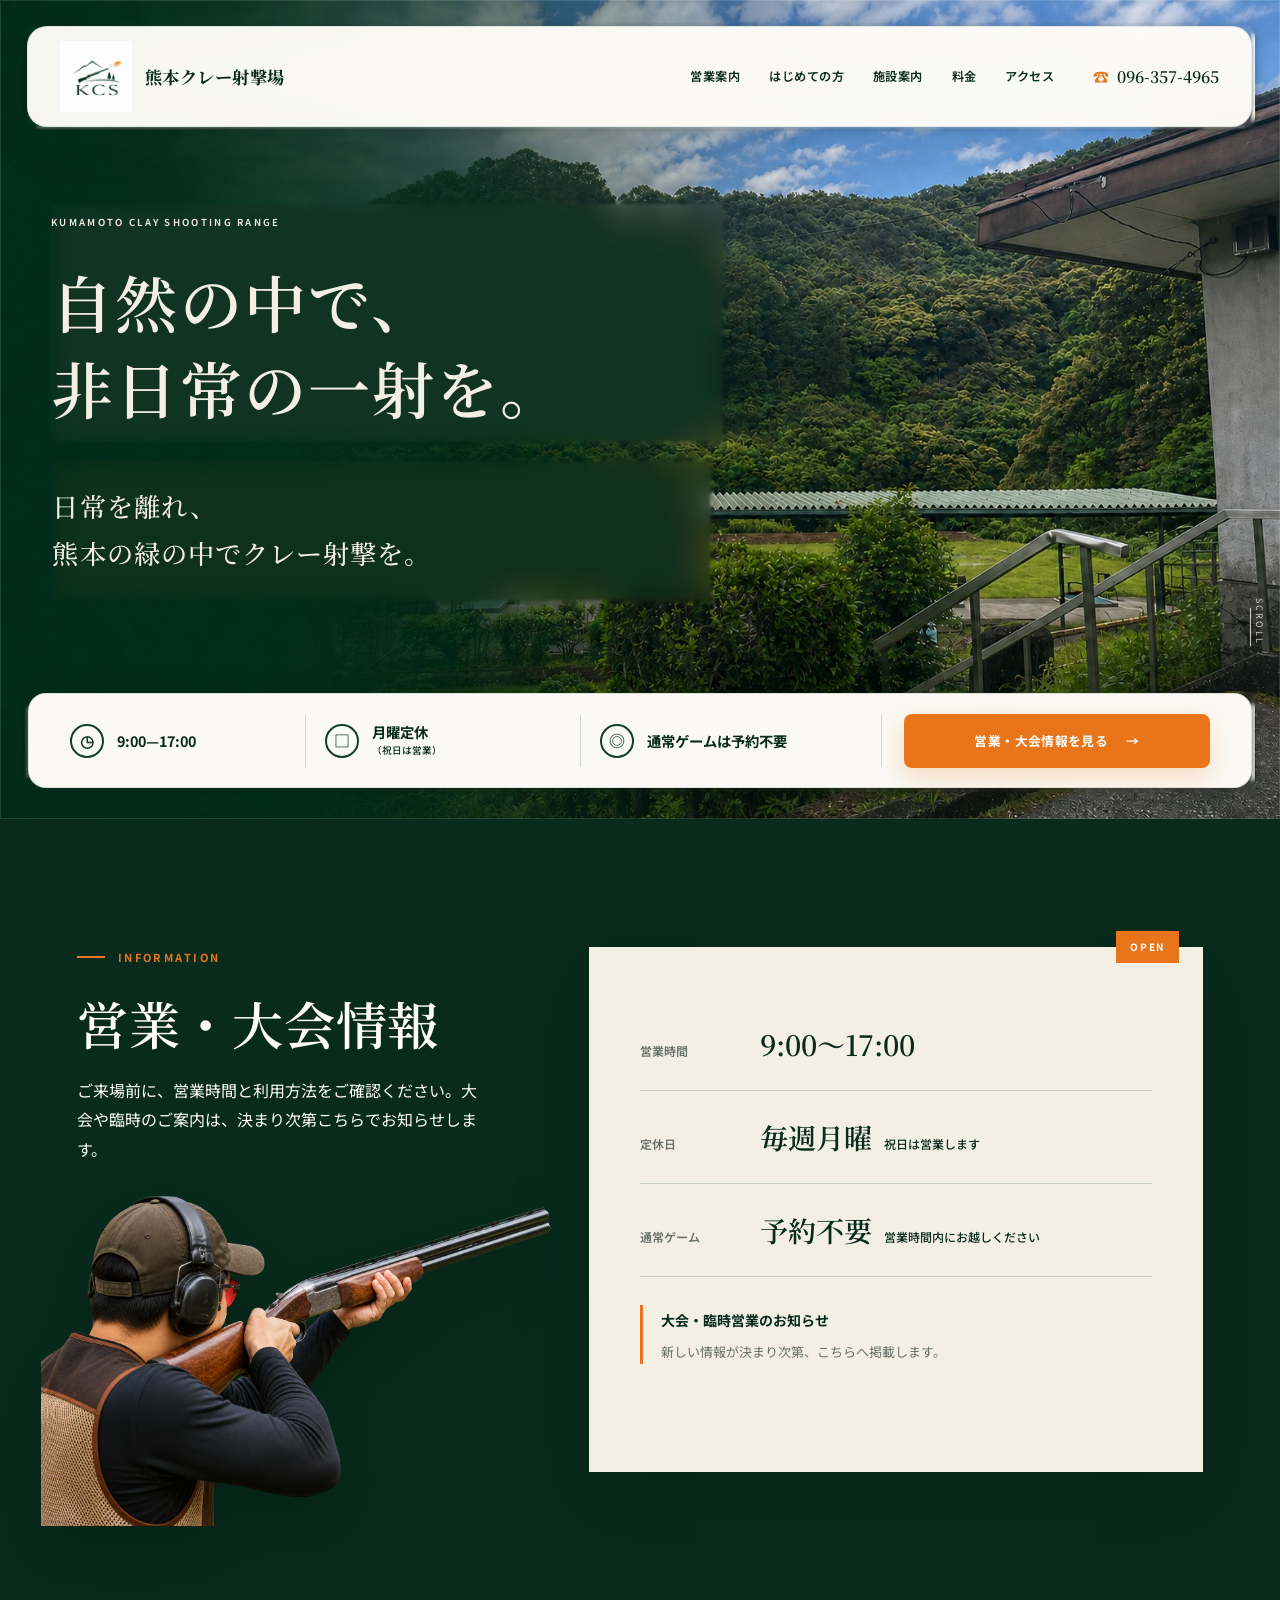
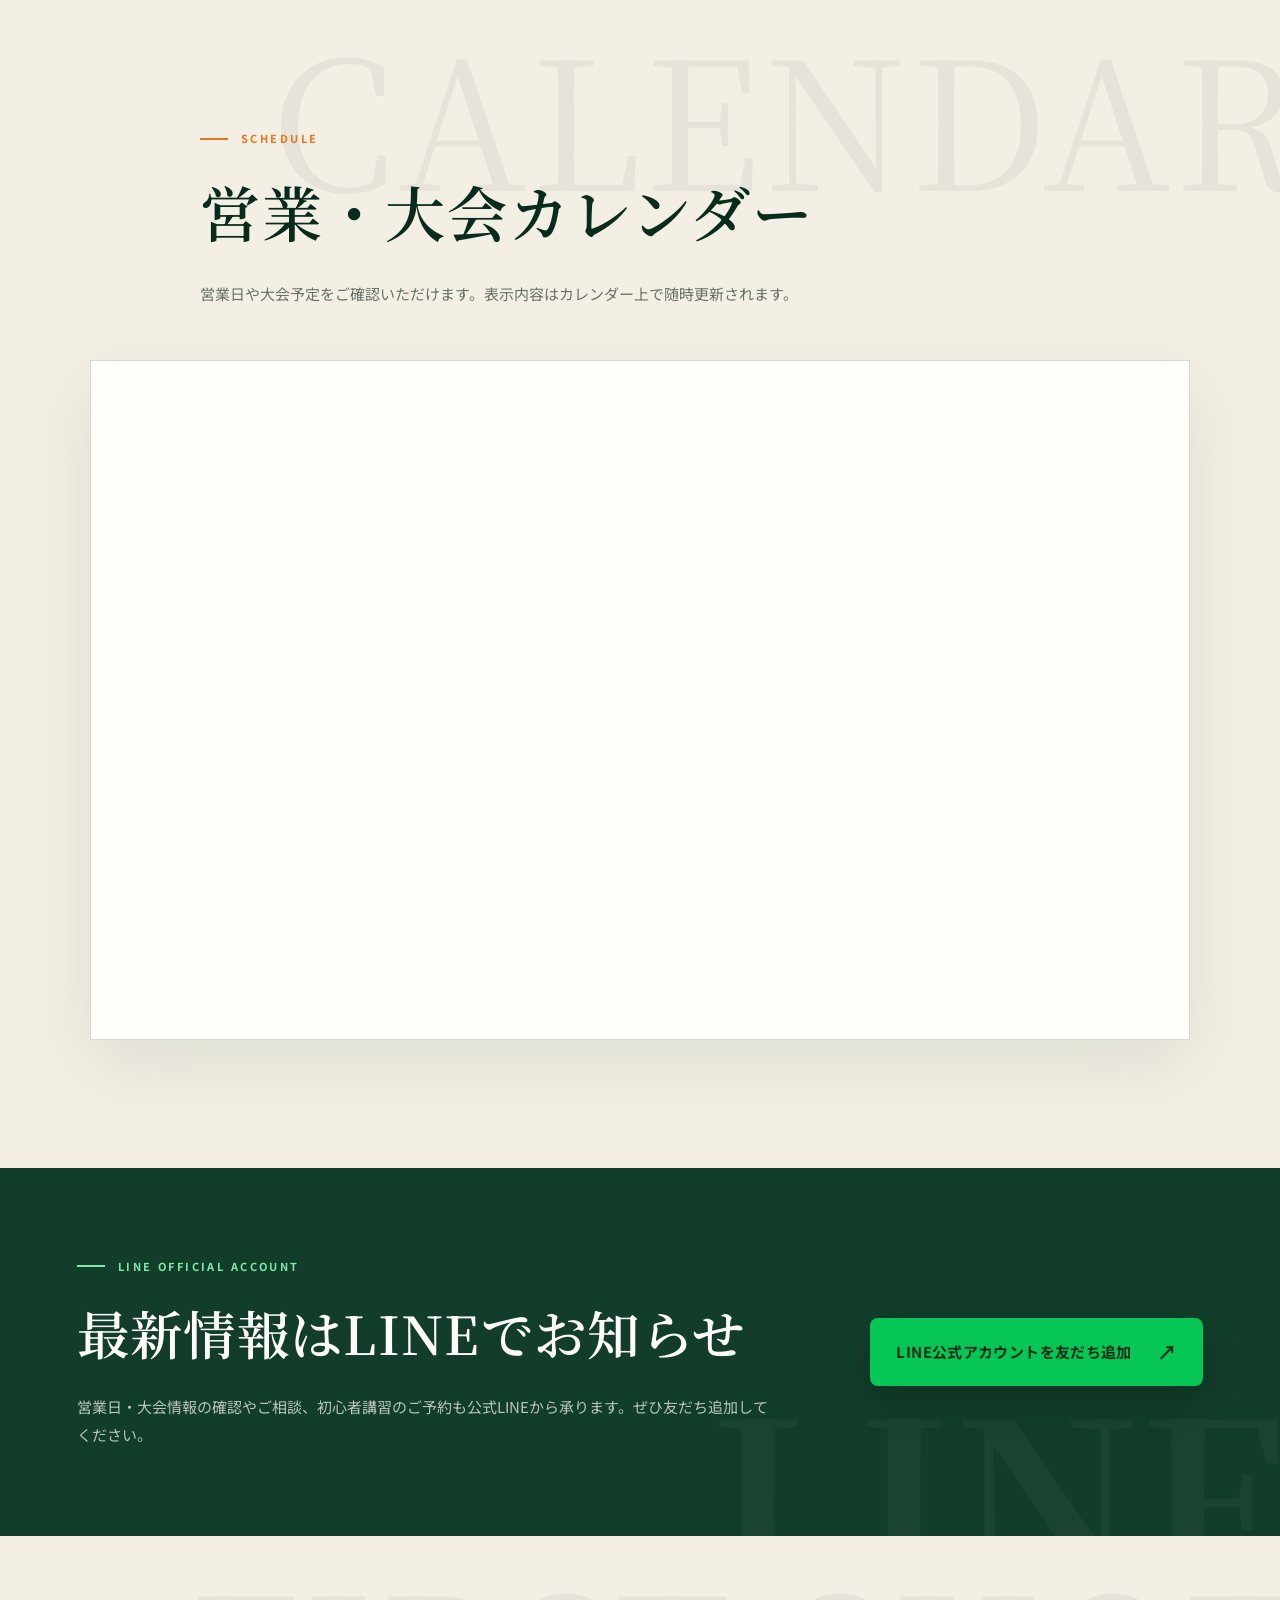
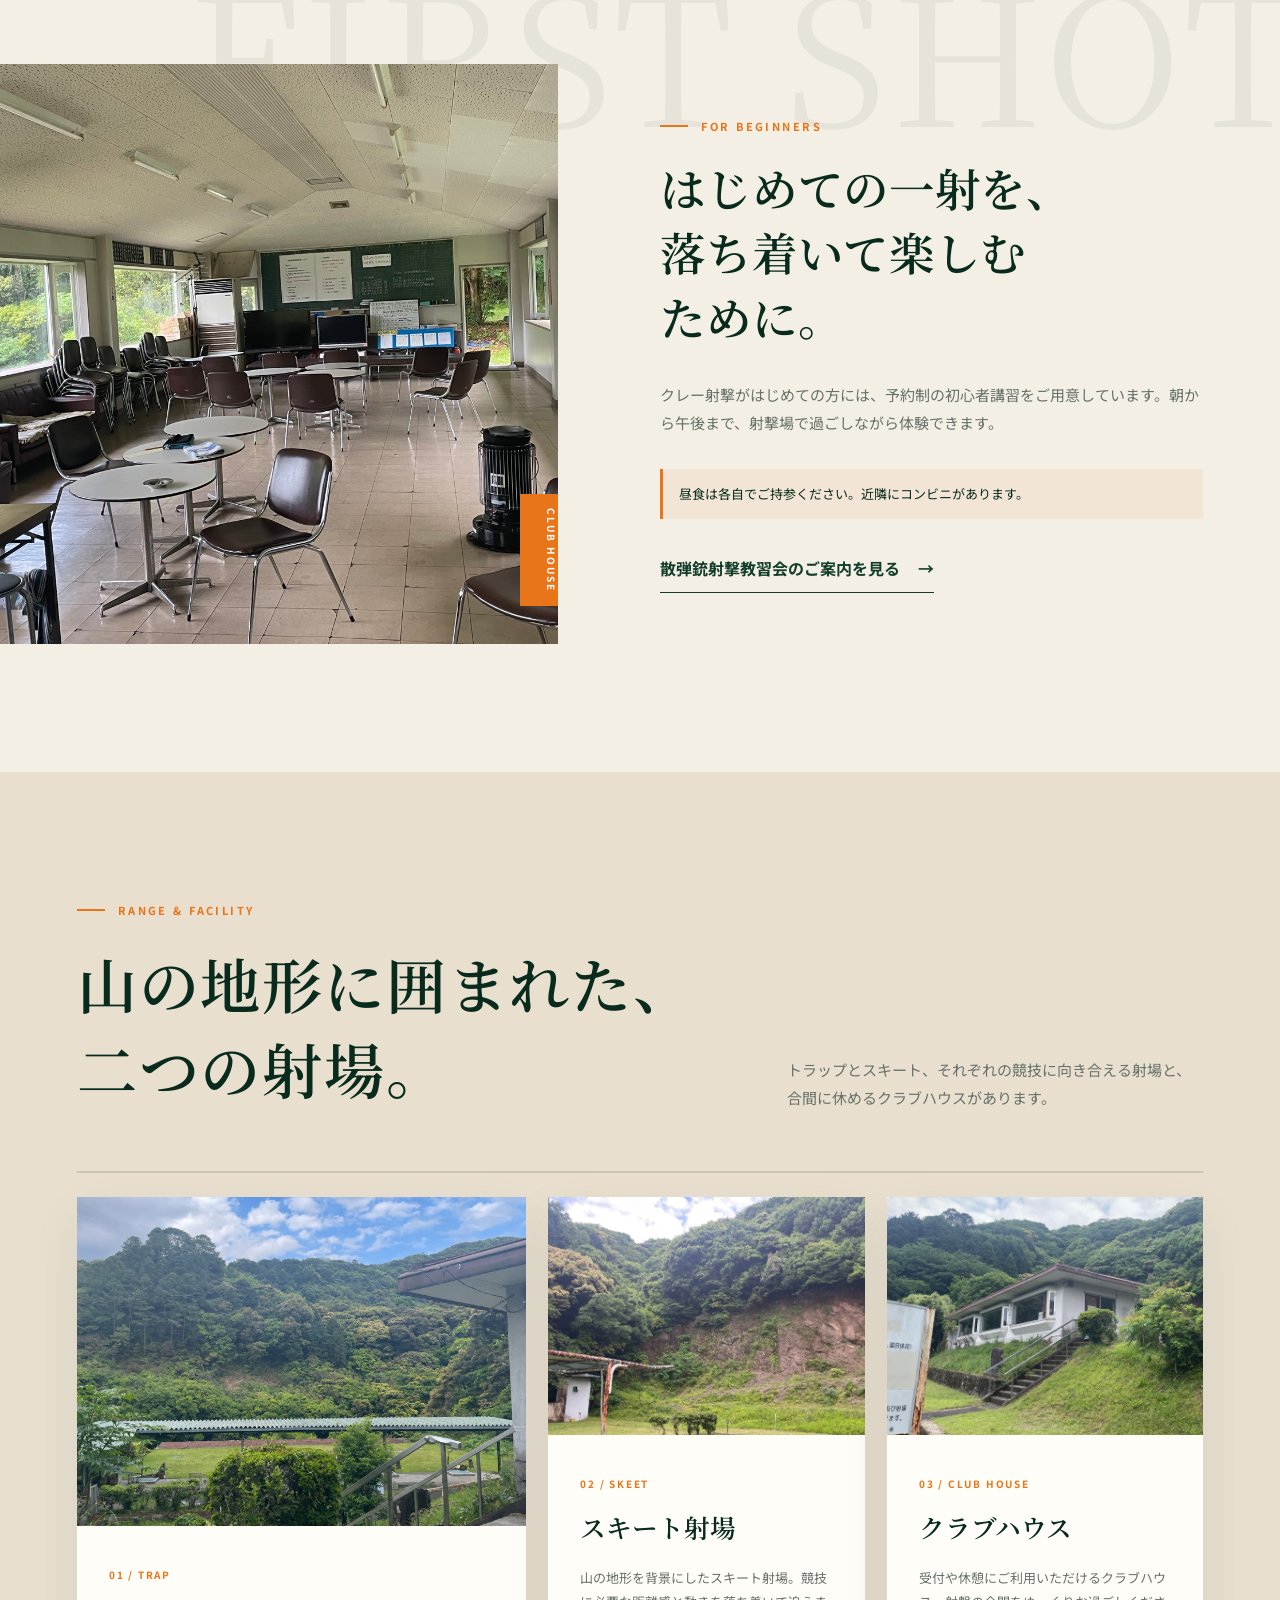
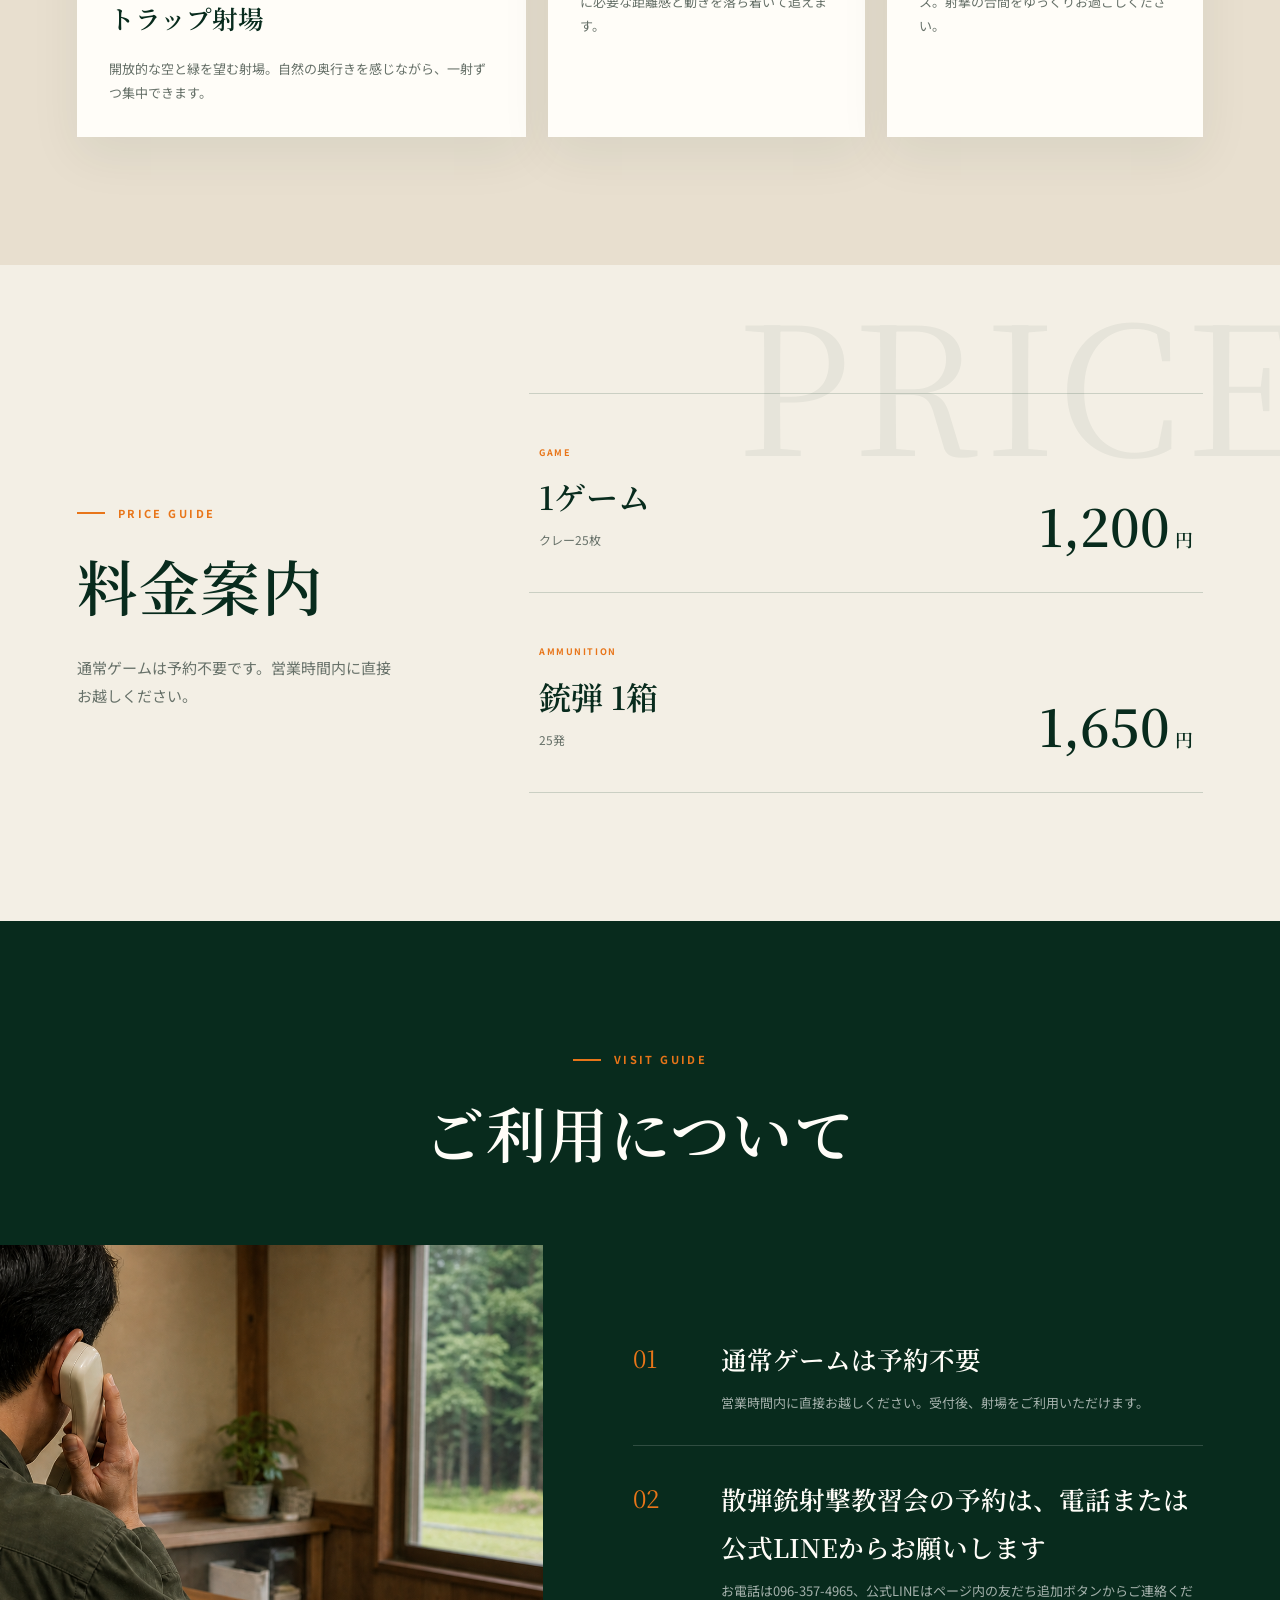
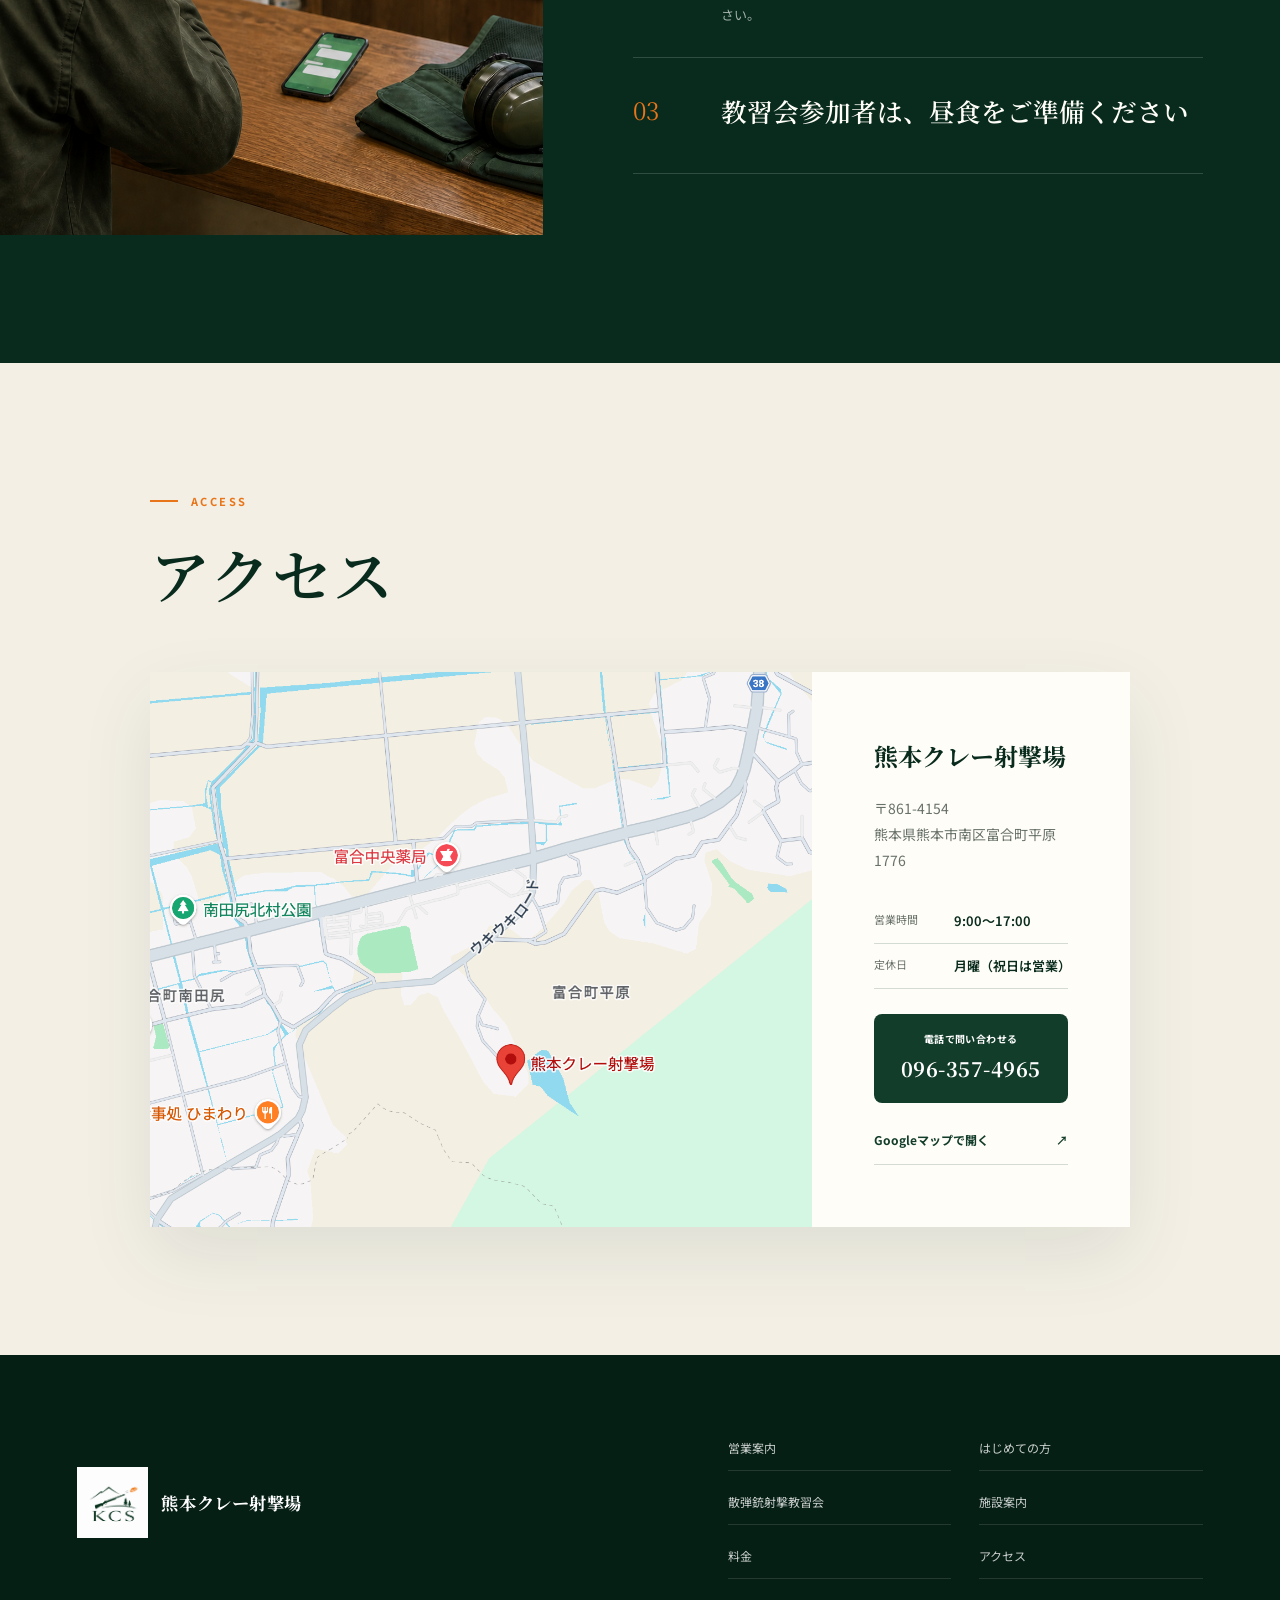
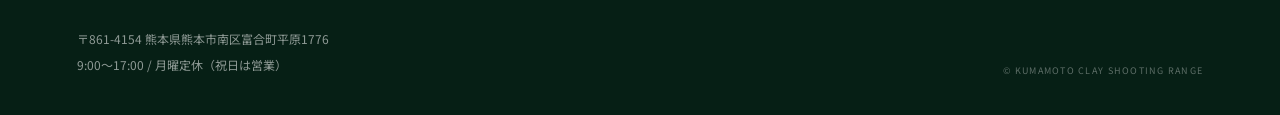
==== commit 5d73e1fc: "Add files via upload" ====
--- a/index.html
+++ b/index.html
@@ -3,146 +3,257 @@
 <head>
   <meta charset="utf-8">
   <meta name="viewport" content="width=device-width, initial-scale=1">
-  <title>散弾銃射撃教習会のご案内｜熊本クレー射撃場</title>
-  <meta name="description" content="熊本クレー射撃場で毎月第2水曜日に開催する散弾銃射撃教習会。開催時間、携行品、受講料金をご案内します。">
+  <title>熊本クレー射撃場｜熊本市南区のトラップ・スキート射撃場</title>
+  <meta name="description" content="熊本市南区富合町の熊本クレー射撃場。営業時間、料金、初心者講習、トラップ・スキート射場、アクセスをご案内します。通常ゲームは予約不要です。">
   <meta name="theme-color" content="#123d2a">
-  <meta property="og:title" content="散弾銃射撃教習会のご案内｜熊本クレー射撃場">
-  <meta property="og:description" content="毎月第2水曜日開催。開催時間、携行品、受講料金をご案内します。">
-  <meta property="og:type" content="article">
+  <meta property="og:title" content="熊本クレー射撃場">
+  <meta property="og:description" content="自然の中で、非日常の一射を。熊本市南区のトラップ・スキート射撃場。">
+  <meta property="og:type" content="website">
   <meta property="og:site_name" content="熊本クレー射撃場">
-  <meta name="twitter:card" content="summary">
-  <meta name="twitter:title" content="散弾銃射撃教習会のご案内｜熊本クレー射撃場">
-  <meta name="twitter:description" content="毎月第2水曜日開催。開催時間、携行品、受講料金をご案内します。">
-  <link rel="icon" href="../assets/kcs-logo.png">
+  <link rel="icon" href="assets/kcs-logo.png">
   <link rel="stylesheet" href="styles.css">
 </head>
 <body>
   <a class="skip-link" href="#main">本文へ移動</a>
 
-  <header class="site-header">
-    <div class="wrap header-inner">
-      <a class="brand" href="../" aria-label="熊本クレー射撃場 トップページへ">
-        <img src="../assets/kcs-logo.png" alt="熊本クレー射撃場 KCSロゴ" width="66" height="66">
+  <section class="hero" id="top" aria-labelledby="hero-title">
+    <header class="hero__header" data-hero-part>
+      <a class="brand" href="#top" aria-label="熊本クレー射撃場 トップへ">
+        <img src="assets/kcs-logo.png" alt="熊本クレー射撃場 KCSロゴ" width="88" height="88">
         <span>熊本クレー射撃場</span>
       </a>
-      <nav class="global-nav" aria-label="メインナビゲーション">
-        <a href="../#news">営業案内</a>
-        <a href="../#beginner">はじめての方</a>
-        <a href="../#facility">施設案内</a>
-        <a href="../#price">料金</a>
-        <a href="../#access">アクセス</a>
+      <button class="nav-toggle" type="button" aria-expanded="false" aria-controls="global-nav">
+        <span></span><span></span><span></span><span class="sr-only">メニュー</span>
+      </button>
+      <nav class="global-nav" id="global-nav" aria-label="メインナビゲーション">
+        <a href="#news">営業案内</a>
+        <a href="#beginner">はじめての方</a>
+        <a href="#facility">施設案内</a>
+        <a href="#price">料金</a>
+        <a href="#access">アクセス</a>
       </nav>
-      <a class="header-phone" href="tel:0963574965" aria-label="096-357-4965へ電話する"><span aria-hidden="true">☎</span>096-357-4965</a>
-    </div>
-  </header>
+      <a class="header-phone" href="tel:0963574965" aria-label="電話 096-357-4965">
+        <span aria-hidden="true">☎</span> 096-357-4965
+      </a>
+    </header>
+
+    <div class="hero__photo-wrap" aria-hidden="true">
+      <img class="hero__photo" src="assets/fv-hero.jpg" alt="">
+    </div>
+
+    <div class="hero__headline" data-hero-part>
+      <p class="hero__eyebrow">KUMAMOTO CLAY SHOOTING RANGE</p>
+      <h1 id="hero-title">
+        <span class="line"><span>自然の中で、</span></span>
+        <span class="line"><span>非日常の一射を。</span></span>
+      </h1>
+    </div>
+    <div class="hero__lead" data-hero-part>
+      <p>日常を離れ、<br>熊本の緑の中でクレー射撃を。</p>
+    </div>
+
+    <div class="hero__status hero__proof" data-hero-part aria-label="営業情報">
+      <div class="status-item">
+        <span class="status-icon" aria-hidden="true">◷</span>
+        <span><strong>9:00—17:00</strong></span>
+      </div>
+      <div class="status-item">
+        <span class="status-icon" aria-hidden="true">□</span>
+        <span><strong>月曜定休</strong><small>（祝日は営業）</small></span>
+      </div>
+      <div class="status-item">
+        <span class="status-icon" aria-hidden="true">◎</span>
+        <span><strong>通常ゲームは予約不要</strong></span>
+      </div>
+      <a class="button button--orange" href="#calendar">営業・大会情報を見る <span aria-hidden="true">→</span></a>
+    </div>
+    <span class="hero__scroll" aria-hidden="true">SCROLL</span>
+  </section>
 
   <main id="main">
-    <section class="course-hero" aria-labelledby="page-title">
-      <div class="wrap hero-inner">
-        <nav class="breadcrumb" aria-label="パンくずリスト"><a href="../">トップ</a><span aria-hidden="true">—</span><span>散弾銃射撃教習会</span></nav>
-        <p class="eyebrow">SHOTGUN TRAINING COURSE</p>
-        <h1 id="page-title">散弾銃射撃教習会<br>のご案内</h1>
-        <p class="hero-lead">熊本クレー射撃場では、下記のとおり散弾銃射撃教習会を開催しております。</p>
-        <span class="hero-tag">毎月第2水曜日 開催</span>
-      </div>
-      <img class="hero-shooter" src="../assets/clay-shooter-back-closeup.png" alt="" width="1537" height="1023">
-    </section>
-
-    <section class="quick-summary" aria-label="開催概要の要約">
-      <div class="wrap quick-grid">
-        <div class="quick-item"><span>DATE</span><strong>毎月第2水曜日</strong><small>定期開催</small></div>
-        <div class="quick-item"><span>RECEPTION</span><strong>8:30 — 8:50</strong><small>受付時間</small></div>
-        <div class="quick-item"><span>COURSE</span><strong>9:00 — 16:30頃</strong><small>受講者数により変動</small></div>
-        <div class="quick-item"><span>FEE</span><strong>25,000円</strong><small>射撃教習受講料</small></div>
-      </div>
-    </section>
-
-    <section class="section overview" aria-labelledby="overview-title">
-      <div class="wrap two-column">
-        <div class="section-heading">
-          <p class="kicker">COURSE OVERVIEW</p>
-          <h2 id="overview-title">開催概要</h2>
-          <p>開催日と受付時間をご確認のうえ、余裕をもってお越しください。</p>
-        </div>
-        <div>
-          <dl class="detail-list">
-            <div><dt>開催日</dt><dd><strong>毎月第2水曜日</strong></dd></div>
-            <div><dt>受付時間</dt><dd><strong>午前8時30分 ～ 午前8時50分</strong></dd></div>
-            <div><dt>教習時間</dt><dd><strong>午前9時 ～ 午後4時30分頃</strong><small>※受講者数により終了時間が異なる場合があります。</small></dd></div>
+    <section class="news section section--forest" id="news">
+      <div class="section__inner news__grid">
+        <div class="section__head section__head--light" data-reveal>
+          <p class="section__kicker">INFORMATION</p>
+          <h2>営業・大会情報</h2>
+          <p>ご来場前に、営業時間と利用方法をご確認ください。大会や臨時のご案内は、決まり次第こちらでお知らせします。</p>
+          <div class="news__shooter" aria-hidden="true">
+            <img src="assets/clay-shooter-back-closeup.png" alt="" width="1537" height="1023" loading="lazy">
+          </div>
+        </div>
+        <div class="notice-panel" data-reveal>
+          <div class="notice-panel__mark" aria-hidden="true">OPEN</div>
+          <dl>
+            <div><dt>営業時間</dt><dd>9:00〜17:00</dd></div>
+            <div><dt>定休日</dt><dd>毎週月曜<small>祝日は営業します</small></dd></div>
+            <div><dt>通常ゲーム</dt><dd>予約不要<small>営業時間内にお越しください</small></dd></div>
           </dl>
-          <div class="venue">
-            <strong>熊本クレー射撃場</strong>
-            <address>熊本市南区富合町平原1776<br>TEL・FAX：096-357-4965</address>
-          </div>
-        </div>
-      </div>
-    </section>
-
-    <section class="section belongings" aria-labelledby="belongings-title">
-      <div class="wrap two-column">
-        <div class="section-heading section-heading--light">
-          <p class="kicker">WHAT TO BRING</p>
-          <h2 id="belongings-title">当日の携行品</h2>
-          <p>受講当日は、忘れ物のないよう事前にご確認ください。</p>
-        </div>
-        <ul class="check-list">
-          <li><span class="checkmark" aria-hidden="true">✓</span><strong>教習資格認定書</strong></li>
-          <li><span class="checkmark" aria-hidden="true">✓</span><strong>猟銃用火薬類等<br>譲受許可証</strong></li>
-          <li class="check-list__wide">
-            <span class="checkmark" aria-hidden="true">✓</span>
-            <div><strong>装弾（12番）</strong><div class="ammo-types"><span><b>スキート</b>9号</span><span><b>トラップ</b>7.5号</span></div></div>
-          </li>
-          <li><span class="checkmark" aria-hidden="true">✓</span><strong>耳栓またはイヤーマフ</strong></li>
-          <li><span class="checkmark" aria-hidden="true">✓</span><div><strong>昼食</strong><small>各自でご用意ください</small></div></li>
-        </ul>
-      </div>
-    </section>
-
-    <section class="section fees" aria-labelledby="fees-title">
-      <div class="wrap two-column">
-        <div class="section-heading">
-          <p class="kicker">COURSE FEE</p>
-          <h2 id="fees-title">料金</h2>
-          <p>受講料に含まれるものと、別途必要になる費用をご案内します。</p>
-        </div>
-        <div>
-          <article class="price-card">
-            <div class="price-main"><div><span>TRAINING FEE</span><h3>射撃教習受講料</h3></div><strong>25,000<small>円</small></strong></div>
-            <div class="included"><p>受講料には、以下の費用が含まれます。</p><ul><li>教習用銃使用料</li><li>チョッキ使用料</li><li>テキスト代</li><li>修了証明書手数料</li></ul></div>
-            <div class="range-fee"><div><h3>クレー代・射撃場使用料</h3><strong>上限 6,500円</strong></div><p>※使用するクレーの個数により料金が異なります。また別途、銃弾の料金が掛かります。</p></div>
+          <div class="notice-panel__update">
+            <span>大会・臨時営業のお知らせ</span>
+            <p>新しい情報が決まり次第、こちらへ掲載します。</p>
+          </div>
+        </div>
+      </div>
+    </section>
+
+    <section class="calendar-section section" id="calendar">
+      <span class="ghost-word" aria-hidden="true">CALENDAR</span>
+      <div class="section__inner">
+        <div class="section__head calendar-section__head" data-reveal>
+          <p class="section__kicker">SCHEDULE</p>
+          <h2>営業・大会カレンダー</h2>
+          <p>営業日や大会予定をご確認いただけます。表示内容はカレンダー上で随時更新されます。</p>
+        </div>
+        <div class="calendar-frame" data-reveal>
+          <iframe src="https://calendar.google.com/calendar/embed?height=600&amp;wkst=1&amp;ctz=Asia%2FTokyo&amp;showPrint=0&amp;src=YWMwOWQxNDVlMDg1ZmQxNmEyYjE4MzU3OGI5NTgyMWE0MDkyNTQxYTNkY2VmYWNhMTgyMzVmZGJiOGRjODlhMkBncm91cC5jYWxlbmRhci5nb29nbGUuY29t&amp;src=MDQzNTg1N2Y2NmExMTQyZGE4Nzg4MmM5ZjQ0NWU1ZTQwZjRhMTg1MzdkZTFjMWY4YmZhZmNlMzZjYWJkZjczN0Bncm91cC5jYWxlbmRhci5nb29nbGUuY29t&amp;src=NjBkMmVlNWYxOWNlZDI4YzJiYjY1YmIyMjhmZjFjY2IyNzcwN2Y3OTI1ZTFjYmE3ZjY5ZDIzMGFmNzQ5Y2FhZEBncm91cC5jYWxlbmRhci5nb29nbGUuY29t&amp;src=Zjk1ZmZlNGQyNTE5ZjUwMmFiODljNjk4ZTE2NDJjZDk3Nzg3ZDIyMTMyMTdhMzg1NDQyNDFiZTU3ZmVhYWM2N0Bncm91cC5jYWxlbmRhci5nb29nbGUuY29t&amp;src=MmI4NzA5OTAxNjgyMTRhYjg0NmNjNGUwMDYyZTZjODM0YzIzMDU5M2FhNDU0YWQ4MjZmZGJlNDkxZGNkODc2MUBncm91cC5jYWxlbmRhci5nb29nbGUuY29t&amp;color=%234285f4&amp;color=%23c0ca33&amp;color=%230b8043&amp;color=%23d50000&amp;color=%238e24aa" title="熊本クレー射撃場 営業・大会カレンダー" width="800" height="600" frameborder="0" scrolling="no" loading="lazy"></iframe>
+        </div>
+      </div>
+    </section>
+
+    <section class="line-cta" aria-labelledby="line-cta-title">
+      <div class="section__inner line-cta__inner" data-reveal>
+        <div class="line-cta__copy">
+          <p class="section__kicker">LINE OFFICIAL ACCOUNT</p>
+          <h2 id="line-cta-title">最新情報はLINEでお知らせ</h2>
+          <p>営業日・大会情報の確認やご相談、初心者講習のご予約も公式LINEから承ります。ぜひ友だち追加してください。</p>
+        </div>
+        <a class="line-cta__button" href="https://lin.ee/vYcokJa" target="_blank" rel="noopener noreferrer" aria-label="LINE公式アカウントを友だち追加（新しいタブで開きます）">
+          <span>LINE公式アカウントを友だち追加</span>
+          <span aria-hidden="true">↗</span>
+        </a>
+      </div>
+    </section>
+
+    <section class="beginner section" id="beginner">
+      <span class="ghost-word" aria-hidden="true">FIRST SHOT</span>
+      <div class="section__inner beginner__grid">
+        <div class="beginner__photo image-reveal" data-reveal>
+          <img src="assets/clubhouse-interior.jpg" alt="熊本クレー射撃場クラブハウス内の休憩スペース" width="1800" height="1012" loading="lazy">
+          <span class="photo-label">CLUB HOUSE</span>
+        </div>
+        <div class="beginner__content" data-reveal>
+          <div class="section__head">
+            <p class="section__kicker">FOR BEGINNERS</p>
+            <h2 class="balanced-heading"><span>はじめての一射を、</span><span>落ち着いて楽しむ</span><span>ために。</span></h2>
+          </div>
+          <p class="lead">クレー射撃がはじめての方には、予約制の初心者講習をご用意しています。朝から午後まで、射撃場で過ごしながら体験できます。</p>
+          <p class="note">昼食は各自でご持参ください。近隣にコンビニがあります。</p>
+          <a class="text-link" href="shotgun-training/">散弾銃射撃教習会のご案内を見る <span aria-hidden="true">→</span></a>
+        </div>
+      </div>
+    </section>
+
+    <section class="facility section section--sand" id="facility" data-strong-moment>
+      <div class="section__inner">
+        <div class="section__head facility__head" data-reveal>
+          <div>
+            <p class="section__kicker">RANGE &amp; FACILITY</p>
+            <h2>山の地形に囲まれた、<br>二つの射場。</h2>
+          </div>
+          <p>トラップとスキート、それぞれの競技に向き合える射場と、合間に休めるクラブハウスがあります。</p>
+        </div>
+        <div class="range-progress" aria-hidden="true"><span></span></div>
+        <div class="facility-rail" aria-label="射場・施設写真">
+          <article class="facility-card facility-card--wide" data-reveal>
+            <div class="facility-card__image"><img src="assets/trap.jpg" alt="山林に囲まれた熊本クレー射撃場のトラップ射場" width="2000" height="1125" loading="lazy"></div>
+            <div class="facility-card__body"><span>01 / TRAP</span><h3>トラップ射場</h3><p>開放的な空と緑を望む射場。自然の奥行きを感じながら、一射ずつ集中できます。</p></div>
           </article>
-          <p class="ammo-sale">当施設でも銃弾を購入可能です　<span>1箱25発</span> <strong>1,650円</strong></p>
-        </div>
-      </div>
-    </section>
-
-    <section class="contact section" aria-labelledby="contact-title">
-      <div class="wrap contact-box">
-        <div class="contact-copy">
-          <p class="kicker">CONTACT &amp; ACCESS</p>
-          <h2 id="contact-title">熊本クレー射撃場</h2>
-          <address>〒861-4153<br>熊本市南区富合町平原1776</address>
-        </div>
-        <div class="contact-actions">
-          <span class="contact-label">TEL・FAX</span>
-          <strong class="contact-number">096-357-4965</strong>
-          <a class="contact-button contact-button--phone" href="tel:0963574965" aria-label="096-357-4965へ電話する"><span>電話で問い合わせる</span><span aria-hidden="true">→</span></a>
-          <a class="contact-button contact-button--line" href="https://lin.ee/vYcokJa" target="_blank" rel="noopener noreferrer" aria-label="熊本クレー射撃場の公式LINEを開く（新しいタブで開きます）"><span><b>LINE</b>公式LINEから連絡する</span><span aria-hidden="true">↗</span></a>
+          <article class="facility-card" data-reveal>
+            <div class="facility-card__image"><img src="assets/skeet-1.jpg" alt="熊本クレー射撃場のスキート射場と周囲の山林" width="1800" height="1012" loading="lazy"></div>
+            <div class="facility-card__body"><span>02 / SKEET</span><h3>スキート射場</h3><p>山の地形を背景にしたスキート射場。競技に必要な距離感と動きを落ち着いて追えます。</p></div>
+          </article>
+          <article class="facility-card" data-reveal>
+            <div class="facility-card__image"><img src="assets/clubhouse-exterior.jpg" alt="緑に囲まれた熊本クレー射撃場クラブハウス外観" width="1800" height="1012" loading="lazy"></div>
+            <div class="facility-card__body"><span>03 / CLUB HOUSE</span><h3>クラブハウス</h3><p>受付や休憩にご利用いただけるクラブハウス。射撃の合間をゆっくりお過ごしください。</p></div>
+          </article>
+        </div>
+      </div>
+    </section>
+
+    <section class="price section" id="price">
+      <span class="ghost-word" aria-hidden="true">PRICE</span>
+      <div class="section__inner price__grid">
+        <div class="section__head price__head" data-reveal>
+          <p class="section__kicker">PRICE GUIDE</p>
+          <h2>料金案内</h2>
+          <p>通常ゲームは予約不要です。営業時間内に直接お越しください。</p>
+        </div>
+        <div class="price-list" data-reveal>
+          <div class="price-row">
+            <div><span>GAME</span><h3>1ゲーム</h3><p>クレー25枚</p></div>
+            <strong>1,200<small>円</small></strong>
+          </div>
+          <div class="price-row">
+            <div><span>AMMUNITION</span><h3>銃弾 1箱</h3><p>25発</p></div>
+            <strong>1,650<small>円</small></strong>
+          </div>
+        </div>
+      </div>
+    </section>
+
+    <section class="guide section section--forest" id="guide">
+      <div class="section__inner">
+        <div class="section__head section__head--light guide__head" data-reveal>
+          <p class="section__kicker">VISIT GUIDE</p>
+          <h2>ご利用について</h2>
+        </div>
+        <div class="guide__layout">
+          <div class="guide__photo image-reveal" data-reveal>
+            <img src="assets/beginner-reservation-phone-line.png" alt="電話で初心者講習を予約する利用者と、公式LINEを表示したスマートフォン" width="1448" height="1086" loading="lazy">
+          </div>
+          <ol class="steps">
+            <li data-reveal><span>01</span><div><h3>通常ゲームは予約不要</h3><p>営業時間内に直接お越しください。受付後、射場をご利用いただけます。</p></div></li>
+            <li data-reveal><span>02</span><div><h3>散弾銃射撃教習会の予約は、電話または公式LINEからお願いします</h3><p>お電話は096-357-4965、公式LINEはページ内の友だち追加ボタンからご連絡ください。</p></div></li>
+            <li data-reveal><span>03</span><div><h3>教習会参加者は、昼食をご準備ください</h3></div></li>
+          </ol>
+        </div>
+      </div>
+    </section>
+
+    <section class="access section" id="access">
+      <div class="section__inner">
+        <div class="section__head access__head" data-reveal>
+          <p class="section__kicker">ACCESS</p>
+          <h2>アクセス</h2>
+        </div>
+        <div class="access__grid">
+          <div class="access__map image-reveal" data-reveal>
+            <img src="assets/access-map.png" alt="県道38号と富合町平原から熊本クレー射撃場までの案内図" width="1644" height="1002" loading="lazy">
+          </div>
+          <div class="access__info" data-reveal>
+            <p class="access__name">熊本クレー射撃場</p>
+            <address>〒861-4154<br>熊本県熊本市南区富合町平原1776</address>
+            <dl>
+              <div><dt>営業時間</dt><dd>9:00〜17:00</dd></div>
+              <div><dt>定休日</dt><dd>月曜（祝日は営業）</dd></div>
+            </dl>
+            <a class="button button--green" href="tel:0963574965"><span>電話で問い合わせる</span><strong>096-357-4965</strong></a>
+            <a class="map-link" href="https://www.google.com/maps/search/?api=1&amp;query=%E7%86%8A%E6%9C%AC%E7%9C%8C%E7%86%8A%E6%9C%AC%E5%B8%82%E5%8D%97%E5%8C%BA%E5%AF%8C%E5%90%88%E7%94%BA%E5%B9%B3%E5%8E%9F1776" target="_blank" rel="noopener">Googleマップで開く <span aria-hidden="true">↗</span></a>
+          </div>
         </div>
       </div>
     </section>
   </main>
 
   <footer class="footer">
-    <div class="wrap footer-inner">
-      <a class="brand brand--footer" href="../"><img src="../assets/kcs-logo.png" alt="" width="58" height="58"><span>熊本クレー射撃場</span></a>
-      <div class="footer-meta"><p>〒861-4153 熊本市南区富合町平原1776</p><p>© KUMAMOTO CLAY SHOOTING RANGE</p></div>
+    <div class="footer__inner">
+      <a class="brand brand--footer" href="#top">
+        <img src="assets/kcs-logo.png" alt="" width="92" height="92">
+        <span>熊本クレー射撃場</span>
+      </a>
+      <nav aria-label="フッターナビゲーション">
+        <a href="#news">営業案内</a><a href="#beginner">はじめての方</a><a href="shotgun-training/">散弾銃射撃教習会</a><a href="#facility">施設案内</a><a href="#price">料金</a><a href="#access">アクセス</a>
+      </nav>
+      <div class="footer__meta">
+        <p>〒861-4154 熊本県熊本市南区富合町平原1776</p>
+        <p>9:00〜17:00 / 月曜定休（祝日は営業）</p>
+      </div>
+      <p class="footer__copy">© KUMAMOTO CLAY SHOOTING RANGE</p>
     </div>
   </footer>
 
-  <div class="mobile-actions" aria-label="問い合わせ">
-    <a href="tel:0963574965" aria-label="096-357-4965へ電話する">電話する</a>
-    <a href="https://lin.ee/vYcokJa" target="_blank" rel="noopener noreferrer" aria-label="公式LINEを開く（新しいタブで開きます）">公式LINE</a>
-  </div>
+  <a class="sticky-cta" href="tel:0963574965"><span>電話で問い合わせる</span><strong>096-357-4965</strong></a>
+  <button class="motion-toggle" type="button">アニメーションを停止する</button>
+  <script src="script.js"></script>
 </body>
 </html>
--- a/styles.css
+++ b/styles.css
@@ -2,188 +2,314 @@
 
 :root {
   --forest: #123d2a;
-  --forest-deep: #07291b;
+  --forest-deep: #082b1d;
+  --forest-mid: #315d45;
   --orange: #e87519;
+  --orange-dark: #c95a0b;
   --ivory: #f3efe5;
   --sand: #e8dfcf;
   --white: #fffdf8;
   --ink: #17201b;
-  --muted: #657069;
+  --muted: #677169;
   --line: rgba(18, 61, 42, .18);
   --content-max: 1180px;
+  --pad-x: max(clamp(20px, 6vw, 92px), calc((100vw - var(--content-max)) / 2));
   --serif: "Noto Serif JP", "Yu Mincho", "Hiragino Mincho ProN", serif;
   --sans: "Noto Sans JP", "Hiragino Kaku Gothic ProN", sans-serif;
+  --ease-out-expo: cubic-bezier(.16, 1, .3, 1);
 }
 
 *, *::before, *::after { box-sizing: border-box; }
-html { scroll-behavior: smooth; }
-body { margin: 0; color: var(--ink); background: var(--ivory); font-family: var(--sans); line-height: 1.85; }
-img { display: block; max-width: 100%; }
+html { scroll-behavior: smooth; scroll-padding-top: 80px; }
+body { margin: 0; color: var(--ink); background: var(--ivory); font-family: var(--sans); line-height: 1.85; overflow-x: hidden; }
+img { display: block; width: 100%; height: auto; }
 a { color: inherit; text-decoration: none; }
-.wrap { width: min(var(--content-max), calc(100% - 96px)); margin-inline: auto; }
-.skip-link { position: fixed; z-index: 100; top: 12px; left: 12px; padding: 10px 16px; color: white; background: var(--forest); transform: translateY(-160%); }
+button { color: inherit; font: inherit; }
+::selection { color: var(--white); background: var(--orange); }
+
+.sr-only { position: absolute; width: 1px; height: 1px; padding: 0; margin: -1px; overflow: hidden; clip: rect(0, 0, 0, 0); border: 0; }
+.skip-link { position: fixed; left: 12px; top: 12px; z-index: 1000; padding: 10px 16px; color: #fff; background: var(--forest); transform: translateY(-160%); transition: transform .2s; }
 .skip-link:focus { transform: none; }
 
-.site-header { height: 112px; display: flex; align-items: center; background: rgba(255, 253, 248, .98); border-bottom: 1px solid var(--line); }
-.header-inner { display: flex; align-items: center; gap: 38px; }
-.brand { flex: none; display: inline-flex; align-items: center; gap: 14px; color: var(--forest-deep); font-family: var(--serif); font-size: 21px; font-weight: 700; line-height: 1.3; }
-.brand img { width: 66px; height: 66px; object-fit: contain; }
-.global-nav { margin-left: auto; display: flex; align-items: center; gap: 28px; color: var(--forest-deep); font-size: 13px; font-weight: 700; }
-.global-nav a, .header-phone { min-height: 44px; display: inline-flex; align-items: center; }
-.global-nav a:hover, .global-nav a:focus-visible { color: var(--orange); }
-.header-phone { flex: none; gap: 8px; font-family: var(--serif); font-size: 19px; font-weight: 600; }
+.hero { position: relative; min-height: 680px; aspect-ratio: 1568 / 1003; overflow: hidden; background: url("assets/fv-bg.jpg") center / cover no-repeat; container-type: inline-size; }
+.hero::after { content: ""; position: absolute; inset: 0; z-index: 1; pointer-events: none; box-shadow: inset 0 0 0 1px rgba(255,255,255,.12); }
+.hero__header { position: absolute; z-index: 20; left: 2.1%; top: 3.2%; width: 95.7%; height: 12.3%; min-height: 82px; padding: 10px clamp(18px, 2.5vw, 40px); display: flex; align-items: center; gap: clamp(18px, 3vw, 50px); border: 1px solid rgba(18,61,42,.1); border-radius: 20px; background: rgba(255,253,248,.97); box-shadow: 0 18px 50px rgba(8,43,29,.08); opacity: 0; transform: translateY(-18px); transition: opacity .7s .1s var(--ease-out-expo), transform .7s .1s var(--ease-out-expo); }
+.is-loaded .hero__header { opacity: 1; transform: none; }
+.brand { flex: none; display: inline-flex; align-items: center; gap: 13px; font-family: var(--serif); font-weight: 700; font-size: clamp(15px, 1.35vw, 24px); letter-spacing: .03em; color: var(--forest-deep); }
+.brand img { width: clamp(54px, 5.6vw, 88px); height: clamp(54px, 5.6vw, 88px); object-fit: contain; }
+.global-nav { margin-left: auto; display: flex; align-items: center; gap: clamp(16px, 2.25vw, 36px); }
+.global-nav a { position: relative; padding-block: 12px; color: var(--forest-deep); font-size: clamp(12px, .95vw, 15px); font-weight: 600; letter-spacing: .04em; }
+.global-nav a::after { content: ""; position: absolute; left: 0; right: 100%; bottom: 5px; height: 2px; background: var(--orange); transition: right .35s var(--ease-out-expo); }
+.global-nav a:hover::after, .global-nav a:focus-visible::after { right: 0; }
+.header-phone { flex: none; min-height: 44px; display: inline-flex; align-items: center; gap: 8px; color: var(--forest-deep); font-family: var(--serif); font-size: clamp(14px, 1.25vw, 21px); font-weight: 600; }
 .header-phone span { color: var(--orange); }
-
-.course-hero { position: relative; min-height: 630px; overflow: hidden; color: var(--white); background: linear-gradient(135deg, var(--forest), var(--forest-deep) 78%); }
-.course-hero::after { content: "COURSE"; position: absolute; right: -24px; bottom: -102px; color: rgba(255, 255, 255, .035); font-family: var(--serif); font-size: 250px; font-weight: 700; line-height: 1; }
-.hero-inner { position: relative; z-index: 2; padding-top: 58px; }
-.breadcrumb { display: flex; gap: 12px; color: rgba(255, 255, 255, .6); font-size: 12px; }
-.breadcrumb a:hover, .breadcrumb a:focus-visible { color: white; }
-.eyebrow { margin: 70px 0 14px; color: #f6a25f; font-size: 11px; font-weight: 700; letter-spacing: .22em; }
-.course-hero h1 { margin: 0; font-family: var(--serif); font-size: clamp(43px, 4.2vw, 58px); font-weight: 600; line-height: 1.45; letter-spacing: .04em; }
-.hero-lead { max-width: 660px; margin: 25px 0 0; color: rgba(255, 255, 255, .72); font-size: 16px; }
-.hero-tag { display: inline-flex; margin-top: 34px; padding: 10px 18px; border: 1px solid rgba(255, 255, 255, .25); font-size: 12px; letter-spacing: .08em; }
-.hero-shooter { position: absolute; z-index: 1; right: 2%; bottom: -120px; width: 470px; opacity: .2; filter: grayscale(1); }
-
-.quick-summary { position: relative; z-index: 3; margin-top: -56px; }
-.quick-grid { display: grid; grid-template-columns: repeat(4, 1fr); background: var(--white); box-shadow: 0 25px 70px rgba(8, 43, 29, .14); }
-.quick-item { min-height: 158px; padding: 27px 30px; border-right: 1px solid var(--line); }
-.quick-item:last-child { border-right: 0; }
-.quick-item > span { display: block; color: var(--orange); font-size: 10px; font-weight: 700; letter-spacing: .13em; }
-.quick-item strong { display: block; margin-top: 10px; color: var(--forest-deep); font-family: var(--serif); font-size: clamp(18px, 1.7vw, 23px); font-weight: 600; line-height: 1.5; }
-.quick-item small { display: block; margin-top: 4px; color: var(--muted); font-size: 11px; }
-
-.section { padding: 110px 0; }
-.two-column { display: grid; grid-template-columns: .72fr 1.28fr; gap: clamp(60px, 8vw, 105px); align-items: start; }
-.kicker { margin: 0 0 12px; display: flex; align-items: center; gap: 12px; color: var(--orange); font-size: 10px; font-weight: 700; letter-spacing: .2em; }
-.kicker::before { content: ""; width: 32px; height: 2px; background: currentColor; }
-.section-heading h2, .contact-copy h2 { margin: 0; color: var(--forest-deep); font-family: var(--serif); font-size: clamp(36px, 3.6vw, 44px); font-weight: 600; line-height: 1.45; letter-spacing: .04em; }
-.section-heading > p:last-child { margin: 18px 0 0; color: var(--muted); font-size: 14px; }
-.detail-list { margin: 0; border-top: 1px solid var(--line); }
-.detail-list > div { padding: 27px 10px; display: grid; grid-template-columns: 150px 1fr; border-bottom: 1px solid var(--line); }
-.detail-list dt { color: var(--muted); font-size: 12px; font-weight: 700; }
-.detail-list dd { margin: 0; color: var(--forest-deep); }
-.detail-list dd strong { font-family: var(--serif); font-size: clamp(20px, 2vw, 26px); font-weight: 600; }
-.detail-list dd small { display: block; margin-top: 4px; color: var(--muted); font-size: 12px; }
-.venue { margin-top: 28px; padding: 24px 28px; color: white; background: var(--forest); }
-.venue > strong { display: block; font-family: var(--serif); font-size: 20px; font-weight: 600; }
-.venue address { margin-top: 8px; color: rgba(255, 255, 255, .68); font-size: 13px; font-style: normal; }
-
-.belongings { position: relative; overflow: hidden; color: var(--white); background: var(--forest); }
-.belongings::after { content: "BRING"; position: absolute; left: -16px; bottom: -70px; color: rgba(255, 255, 255, .035); font-family: var(--serif); font-size: 220px; font-weight: 700; line-height: 1; }
-.belongings .two-column { position: relative; z-index: 1; }
-.section-heading--light h2 { color: white; }
-.section-heading--light > p:last-child { color: rgba(255, 255, 255, .62); }
-.check-list { margin: 0; padding: 0; display: grid; grid-template-columns: 1fr 1fr; gap: 14px; list-style: none; }
-.check-list li { min-height: 112px; padding: 22px 24px; display: flex; gap: 16px; align-items: flex-start; background: rgba(255, 255, 255, .07); border: 1px solid rgba(255, 255, 255, .13); }
-.check-list__wide { grid-column: 1 / -1; }
-.checkmark { flex: none; width: 27px; height: 27px; display: grid; place-items: center; color: var(--forest-deep); background: var(--orange); border-radius: 50%; font-weight: 800; }
-.check-list strong { display: block; font-family: var(--serif); font-size: 17px; font-weight: 600; line-height: 1.5; }
-.check-list small { display: block; margin-top: 4px; color: rgba(255, 255, 255, .62); font-size: 11px; }
-.ammo-types { margin-top: 13px; display: flex; gap: 24px; }
-.ammo-types span { min-width: 150px; padding: 10px 14px; background: rgba(0, 0, 0, .16); font-size: 12px; }
-.ammo-types b { display: block; color: #f7a45f; font-size: 14px; }
-
-.fees { background: var(--sand); }
-.price-card { background: var(--white); box-shadow: 0 22px 60px rgba(18, 61, 42, .08); }
-.price-main { padding: 38px 42px; display: flex; align-items: flex-end; justify-content: space-between; gap: 24px; border-left: 4px solid var(--orange); }
-.price-main span { color: var(--orange); font-size: 10px; font-weight: 700; letter-spacing: .16em; }
-.price-main h3 { margin: 5px 0 0; color: var(--forest-deep); font-family: var(--serif); font-size: 25px; font-weight: 600; }
-.price-main > strong { flex: none; color: var(--forest-deep); font-family: var(--serif); font-size: clamp(40px, 4vw, 53px); font-weight: 600; line-height: 1; }
-.price-main > strong small { margin-left: 5px; font-size: 18px; }
-.included { padding: 29px 42px; border-top: 1px solid var(--line); }
-.included > p { margin: 0 0 16px; color: var(--muted); font-size: 12px; }
-.included ul { margin: 0; padding: 0; display: flex; flex-wrap: wrap; gap: 9px; list-style: none; }
-.included li { padding: 9px 13px; color: var(--forest); background: rgba(18, 61, 42, .07); font-size: 12px; font-weight: 700; }
-.range-fee { padding: 29px 42px; color: white; background: var(--forest); }
-.range-fee > div { display: flex; align-items: center; justify-content: space-between; gap: 24px; }
-.range-fee h3 { margin: 0; font-family: var(--serif); font-size: 19px; font-weight: 600; }
-.range-fee strong { flex: none; font-family: var(--serif); font-size: 34px; font-weight: 600; }
-.range-fee p { margin: 13px 0 0; color: rgba(255, 255, 255, .65); font-size: 11px; }
-.ammo-sale { margin: 12px 0 0; padding: 14px 16px; color: var(--forest-deep); background: rgba(232, 117, 25, .1); border-left: 3px solid var(--orange); font-size: 13px; }
-.ammo-sale strong { font-size: 16px; }
-
-.contact { background: var(--ivory); }
-.contact-box { min-height: 320px; display: grid; grid-template-columns: 1.15fr .85fr; background: var(--white); box-shadow: 0 25px 70px rgba(18, 61, 42, .08); }
-.contact-copy { padding: 52px 62px; }
-.contact-copy h2 { font-size: 35px; }
-.contact-copy address { margin-top: 24px; color: var(--muted); font-size: 14px; font-style: normal; }
-.contact-actions { padding: 52px; display: flex; flex-direction: column; justify-content: center; color: white; background: var(--forest); }
-.contact-label { font-size: 11px; letter-spacing: .13em; }
-.contact-number { margin: 8px 0 20px; font-family: var(--serif); font-size: 31px; font-weight: 600; }
-.contact-button { min-height: 56px; padding: 12px 20px; display: flex; align-items: center; justify-content: space-between; gap: 18px; font-size: 13px; font-weight: 700; transition: transform .2s, filter .2s; }
-.contact-button + .contact-button { margin-top: 10px; }
-.contact-button:hover, .contact-button:focus-visible { transform: translateY(-2px); filter: brightness(1.08); }
-.contact-button:focus-visible { outline: 3px solid white; outline-offset: 3px; }
-.contact-button--phone { color: white; background: var(--orange); }
-.contact-button--line { color: #062d18; background: #06c755; }
-.contact-button--line b { margin-right: 12px; padding-right: 12px; border-right: 1px solid rgba(6, 45, 24, .25); font-size: 10px; letter-spacing: .08em; }
-
-.footer { padding: 58px 0; color: rgba(255, 255, 255, .64); background: #061f15; }
-.footer-inner { display: flex; align-items: center; }
-.brand--footer { color: white; }
-.brand--footer img { width: 58px; height: 58px; }
-.footer-meta { margin-left: auto; text-align: right; font-size: 11px; }
-.footer-meta p { margin: 2px 0; }
-.mobile-actions { display: none; }
-
-@media (max-width: 1080px) {
-  .global-nav { gap: 15px; }
+.nav-toggle { display: none; }
+.hero__photo-wrap { display: none; }
+
+.hero__headline { position: absolute; z-index: 5; left: 4%; top: 24.9%; width: 52.5%; height: 28.9%; display: flex; flex-direction: column; justify-content: center; color: var(--ivory); }
+.hero__eyebrow { margin: 0 0 2.2cqw; font-size: clamp(9px, .75cqw, 13px); font-weight: 600; letter-spacing: .24em; opacity: 0; transform: translateY(12px); transition: opacity .7s .22s, transform .7s .22s var(--ease-out-expo); }
+.hero h1 { margin: 0; font-family: var(--serif); font-size: clamp(36px, 4.85cqw, 76px); font-weight: 600; line-height: 1.38; letter-spacing: .035em; }
+.hero h1 .line { display: block; overflow: hidden; }
+.hero h1 .line > span { display: block; opacity: 0; transform: translateY(110%); transition: transform .9s var(--ease-out-expo), opacity .6s; }
+.hero h1 .line:nth-child(1) > span { transition-delay: .28s; }
+.hero h1 .line:nth-child(2) > span { transition-delay: .4s; }
+.is-loaded .hero__eyebrow, .is-loaded .hero h1 .line > span { opacity: 1; transform: none; }
+.hero__lead { position: absolute; z-index: 5; left: 4.1%; top: 56.3%; width: 51.4%; height: 16.9%; display: flex; align-items: center; color: var(--ivory); opacity: 0; transform: translateY(16px); transition: opacity .75s .58s, transform .75s .58s var(--ease-out-expo); }
+.is-loaded .hero__lead { opacity: 1; transform: none; }
+.hero__lead p { margin: 0; font-family: var(--serif); font-size: clamp(18px, 2.05cqw, 32px); font-weight: 500; line-height: 1.8; letter-spacing: .04em; }
+.hero__status { position: absolute; z-index: 12; left: 2.2%; top: 84.7%; width: 95.6%; height: 11.6%; min-height: 76px; padding: 10px clamp(18px, 3.2vw, 52px); display: grid; grid-template-columns: .9fr 1.05fr 1.15fr 1.25fr; align-items: center; gap: 0; color: var(--forest-deep); border: 1px solid rgba(18,61,42,.12); border-radius: 18px; background: rgba(255,253,248,.98); box-shadow: 0 18px 50px rgba(8,43,29,.12); opacity: 0; transform: translateY(18px); transition: opacity .75s .72s, transform .75s .72s var(--ease-out-expo); }
+.is-loaded .hero__status { opacity: 1; transform: none; }
+.status-item { min-width: 0; min-height: 52px; padding-inline: clamp(8px, 1.5vw, 24px); display: flex; align-items: center; gap: clamp(8px, 1vw, 16px); border-right: 1px solid var(--line); }
+.status-item:first-child { padding-left: 0; }
+.status-icon { flex: none; width: 34px; height: 34px; display: grid; place-items: center; color: var(--forest); border: 2px solid currentColor; border-radius: 50%; font-size: 16px; font-weight: 700; }
+.status-item strong { display: block; font-size: clamp(12px, 1.12vw, 18px); line-height: 1.4; }
+.status-item small { display: block; font-size: clamp(9px, .75vw, 12px); font-weight: 500; }
+.button { min-height: 54px; padding: 13px 22px; display: inline-flex; align-items: center; justify-content: center; gap: 18px; border-radius: 8px; font-weight: 700; letter-spacing: .03em; transition: background .25s, color .25s, transform .25s var(--ease-out-expo), box-shadow .25s; }
+.button span[aria-hidden="true"], .text-link span { transition: transform .25s var(--ease-out-expo); }
+.button:hover span[aria-hidden="true"], .button:focus-visible span[aria-hidden="true"], .text-link:hover span, .text-link:focus-visible span { transform: translateX(5px); }
+.button:hover, .button:focus-visible { transform: translateY(-2px); }
+.button--orange { margin-left: clamp(10px, 1.7vw, 28px); color: #fff; background: var(--orange); box-shadow: 0 10px 24px rgba(232,117,25,.22); font-size: clamp(11px, 1vw, 16px); }
+.button--orange:hover, .button--orange:focus-visible { background: var(--orange-dark); box-shadow: 0 15px 30px rgba(232,117,25,.3); }
+.hero__scroll { position: absolute; z-index: 8; right: 1%; top: 73%; color: rgba(255,255,255,.75); font-size: 9px; letter-spacing: .24em; writing-mode: vertical-rl; }
+.hero__scroll::after { content: ""; width: 1px; height: 38px; margin-top: 10px; display: block; background: currentColor; animation: scroll-line 1.8s ease-in-out infinite; transform-origin: top; }
+@keyframes scroll-line { 0%,100% { transform: scaleY(.25); opacity:.4; } 50% { transform: scaleY(1); opacity:1; } }
+
+.section { position: relative; padding: clamp(88px, 10vw, 154px) var(--pad-x); overflow: hidden; }
+.section__inner { position: relative; z-index: 2; max-width: var(--content-max); margin-inline: auto; }
+.section--forest { color: var(--white); background: var(--forest-deep); }
+.section--sand { background: var(--sand); }
+.section__head { max-width: 650px; }
+.section__kicker { margin: 0 0 20px; display: flex; align-items: center; gap: 13px; color: var(--orange); font-size: 11px; font-weight: 700; letter-spacing: .22em; }
+.section__kicker::before { content: ""; width: 28px; height: 2px; background: currentColor; }
+.section__head h2 { margin: 0; color: var(--forest-deep); font-family: var(--serif); font-size: clamp(34px, 4.7vw, 64px); font-weight: 600; line-height: 1.42; letter-spacing: .03em; }
+.section__head > p:last-child { margin: 26px 0 0; color: var(--muted); font-size: 15px; }
+.section__head--light h2 { color: var(--white); }
+.section__head--light > p:last-child { color: rgba(255,255,255,.68); }
+.ghost-word { position: absolute; right: -2vw; top: 24px; z-index: 0; color: rgba(18,61,42,.055); font-family: var(--serif); font-size: clamp(76px, 14vw, 220px); line-height: 1; letter-spacing: .02em; pointer-events: none; }
+
+[data-reveal] { opacity: 0; transform: translateY(34px); transition: opacity .85s var(--ease-out-expo), transform .85s var(--ease-out-expo); }
+[data-reveal].is-visible { opacity: 1; transform: none; }
+.image-reveal { overflow: hidden; }
+.image-reveal img { transform: scale(1.055); transition: transform 1.25s var(--ease-out-expo); }
+.image-reveal.is-visible img { transform: scale(1); }
+
+.news { overflow: hidden; }
+.news__grid { display: grid; grid-template-columns: .8fr 1.2fr; gap: clamp(50px, 8vw, 118px); align-items: stretch; }
+.news .section__head { max-width: none; min-height: 100%; display: flex; flex-direction: column; }
+.news .section__head h2 { max-width: none; font-size: clamp(36px, 4vw, 56px); letter-spacing: .015em; }
+.news__shooter { width: min(650px, calc(100% + 110px)); margin: auto 0 -54px -36px; pointer-events: none; }
+.news__shooter img { width: 100%; height: auto; filter: drop-shadow(0 24px 30px rgba(0,0,0,.22)); }
+.notice-panel { position: relative; padding: clamp(30px, 4vw, 52px); color: var(--ink); background: var(--ivory); box-shadow: 0 28px 70px rgba(0,0,0,.18); }
+.notice-panel__mark { position: absolute; right: 24px; top: -16px; padding: 7px 14px; color: #fff; background: var(--orange); font-size: 10px; font-weight: 700; letter-spacing: .18em; }
+.notice-panel dl { margin: 0; }
+.notice-panel dl > div { padding: 20px 0; display: grid; grid-template-columns: 120px 1fr; align-items: baseline; border-bottom: 1px solid var(--line); }
+.notice-panel dt { color: var(--muted); font-size: 12px; font-weight: 600; }
+.notice-panel dd { margin: 0; color: var(--forest-deep); font-family: var(--serif); font-size: clamp(22px, 2.2vw, 34px); font-weight: 600; }
+.notice-panel dd small { margin-left: 12px; font-family: var(--sans); font-size: 12px; font-weight: 500; }
+.notice-panel__update { margin-top: 28px; padding-left: 18px; border-left: 3px solid var(--orange); }
+.notice-panel__update span { color: var(--forest-deep); font-size: 14px; font-weight: 700; }
+.notice-panel__update p { margin: 5px 0 0; color: var(--muted); font-size: 13px; }
+
+.calendar-section { background: var(--ivory); }
+.calendar-section__head { max-width: 880px; margin-inline: auto; }
+.calendar-frame { max-width: 1100px; height: 680px; margin: 52px auto 0; padding: 14px; overflow: hidden; background: var(--white); border: 1px solid var(--line); box-shadow: 0 24px 70px rgba(18,61,42,.09); }
+.calendar-frame iframe { width: 100%; height: 100%; display: block; border: 0; }
+
+.line-cta { position: relative; padding: clamp(58px, 7vw, 88px) var(--pad-x); overflow: hidden; color: var(--white); background: var(--forest); }
+.line-cta::after { content: "LINE"; position: absolute; right: -12px; bottom: -70px; color: rgba(255,255,255,.035); font-family: var(--serif); font-size: clamp(130px, 18vw, 280px); font-weight: 700; line-height: 1; pointer-events: none; }
+.line-cta__inner { position: relative; z-index: 1; display: grid; grid-template-columns: minmax(0, 1.35fr) minmax(300px, .65fr); gap: clamp(46px, 8vw, 110px); align-items: center; }
+.line-cta .section__kicker { color: #7ee9a6; }
+.line-cta .section__kicker::before { background: #7ee9a6; }
+.line-cta__copy h2 { margin: 0; font-family: var(--serif); font-size: clamp(32px, 4.1vw, 56px); font-weight: 600; line-height: 1.42; letter-spacing: .025em; }
+.line-cta__copy > p:last-child { max-width: 720px; margin: 22px 0 0; color: rgba(255,255,255,.7); font-size: 15px; }
+.line-cta__button { min-height: 64px; padding: 17px 24px; display: flex; align-items: center; justify-content: space-between; gap: 20px; color: #062d18; background: #06c755; border: 2px solid transparent; border-radius: 8px; box-shadow: 0 16px 34px rgba(0,0,0,.18); font-size: 15px; font-weight: 700; line-height: 1.5; letter-spacing: .025em; transition: background .25s, color .25s, transform .25s var(--ease-out-expo), box-shadow .25s, border-color .25s; }
+.line-cta__button:hover { color: #032311; background: #35d675; transform: translateY(-3px); box-shadow: 0 21px 42px rgba(0,0,0,.24); }
+.line-cta__button:focus-visible { outline: 3px solid var(--white); outline-offset: 4px; border-color: var(--forest-deep); }
+.line-cta__button > span:last-child { flex: none; font-size: 20px; }
+
+.beginner__grid { display: grid; grid-template-columns: .94fr 1.06fr; gap: clamp(50px, 8vw, 110px); align-items: center; }
+.balanced-heading { font-size: clamp(34px, 3.55vw, 52px) !important; letter-spacing: .015em !important; }
+.balanced-heading span { display: block; }
+.beginner__photo { position: relative; margin-left: calc(-1 * var(--pad-x)); }
+.beginner__photo img { min-height: 580px; object-fit: cover; object-position: 55% center; }
+.photo-label { position: absolute; right: -24px; bottom: 38px; padding: 14px 22px; color: #fff; background: var(--orange); font-size: 10px; font-weight: 700; letter-spacing: .2em; writing-mode: vertical-rl; }
+.lead { margin: 32px 0; color: var(--muted); font-size: 15px; }
+.beginner__facts { display: grid; grid-template-columns: repeat(3, 1fr); border-block: 1px solid var(--line); }
+.beginner__facts > div { padding: 20px 14px; border-right: 1px solid var(--line); }
+.beginner__facts > div:first-child { padding-left: 0; }
+.beginner__facts > div:last-child { border-right: 0; }
+.beginner__facts span { display: block; color: var(--muted); font-size: 10px; font-weight: 700; letter-spacing: .12em; }
+.beginner__facts strong { color: var(--forest-deep); font-family: var(--serif); font-size: clamp(18px, 2vw, 28px); }
+.beginner__facts small { font-size: .55em; }
+.note { margin: 20px 0 26px; padding: 13px 16px; color: var(--forest-deep); background: rgba(232,117,25,.08); border-left: 3px solid var(--orange); font-size: 13px; }
+.text-link { min-height: 48px; display: inline-flex; align-items: center; gap: 18px; color: var(--forest); border-bottom: 1px solid currentColor; font-weight: 700; }
+.text-link + .text-link { margin-top: 12px; display: flex; width: fit-content; }
+
+.facility__head { max-width: none; display: grid; grid-template-columns: 1fr .65fr; gap: 70px; align-items: end; }
+.facility__head > p { max-width: 460px; margin: 0 0 8px; color: #5f675f; }
+.range-progress { height: 2px; margin: 60px 0 24px; background: rgba(18,61,42,.15); overflow: hidden; }
+.range-progress span { display: block; width: var(--range-progress, 0%); height: 100%; background: var(--orange); transition: width .18s linear; }
+.facility-rail { display: grid; grid-template-columns: 1.25fr .88fr .88fr; gap: 22px; }
+.facility-card { min-width: 0; background: var(--white); box-shadow: 0 18px 48px rgba(18,61,42,.07); }
+.facility-card__image { aspect-ratio: 4 / 3; overflow: hidden; }
+.facility-card--wide .facility-card__image { aspect-ratio: 1.37 / 1; }
+.facility-card__image img { width: 100%; height: 100%; object-fit: cover; transition: transform .8s var(--ease-out-expo); }
+.facility-card:hover .facility-card__image img { transform: scale(1.045); }
+.facility-card__body { padding: clamp(22px, 2.5vw, 34px); }
+.facility-card__body > span { color: var(--orange); font-size: 10px; font-weight: 700; letter-spacing: .18em; }
+.facility-card__body h3 { margin: 8px 0 14px; color: var(--forest-deep); font-family: var(--serif); font-size: clamp(22px, 2vw, 30px); font-weight: 600; }
+.facility-card__body p { margin: 0; color: var(--muted); font-size: 13px; }
+
+.price__grid { display: grid; grid-template-columns: .65fr 1.35fr; gap: clamp(60px, 10vw, 140px); align-items: start; }
+.price__head { position: sticky; top: 110px; }
+.price-list { border-top: 1px solid var(--line); }
+.price-row { padding: clamp(26px, 3.2vw, 42px) 10px; display: flex; align-items: flex-end; justify-content: space-between; gap: 24px; border-bottom: 1px solid var(--line); transition: padding .3s var(--ease-out-expo), background .3s; }
+.price-row:hover { padding-inline: 24px; background: rgba(18,61,42,.035); }
+.price-row span { color: var(--orange); font-size: 9px; font-weight: 700; letter-spacing: .17em; }
+.price-row h3 { margin: 3px 0; color: var(--forest-deep); font-family: var(--serif); font-size: clamp(22px, 2.5vw, 34px); font-weight: 600; }
+.price-row p { margin: 0; color: var(--muted); font-size: 12px; }
+.price-row > strong { flex: none; color: var(--forest-deep); font-family: var(--serif); font-size: clamp(34px, 4vw, 56px); font-weight: 600; line-height: 1; }
+.price-row > strong small { margin-left: 5px; font-size: .35em; }
+.price-row--accent { border-left: 3px solid var(--orange); padding-left: 24px; }
+
+.guide__head { max-width: 900px; margin-inline: auto; text-align: center; }
+.guide__head .section__kicker { justify-content: center; }
+.guide__layout { margin-top: 70px; display: grid; grid-template-columns: .9fr 1.1fr; gap: clamp(45px, 7vw, 100px); align-items: center; }
+.guide__photo { min-height: 590px; margin-left: calc(-1 * var(--pad-x)); }
+.guide__photo img { width: 100%; height: 590px; object-fit: cover; object-position: 55% center; }
+.steps { margin: 0; padding: 0; list-style: none; }
+.steps li { padding: 30px 0; display: grid; grid-template-columns: 64px 1fr; gap: 24px; border-bottom: 1px solid rgba(255,255,255,.16); }
+.steps li > span { color: var(--orange); font-family: var(--serif); font-size: 24px; }
+.steps h3 { margin: 0 0 8px; color: var(--white); font-family: var(--serif); font-size: clamp(20px, 2vw, 28px); font-weight: 600; }
+.steps p { margin: 0; color: rgba(255,255,255,.63); font-size: 13px; }
+
+.access__head { max-width: 980px; margin-inline: auto; }
+.access__grid { max-width: 980px; margin: 55px auto 0; display: grid; grid-template-columns: 1.35fr .65fr; background: var(--white); box-shadow: 0 28px 70px rgba(18,61,42,.09); }
+.access__map { min-height: 510px; }
+.access__map img { width: 100%; height: 100%; min-height: 510px; object-fit: cover; object-position: 58% center; }
+.access__info { padding: clamp(30px, 5vw, 62px); display: flex; flex-direction: column; justify-content: center; }
+.access__name { margin: 0 0 18px; color: var(--forest-deep); font-family: var(--serif); font-size: 24px; font-weight: 700; }
+.access address { color: var(--muted); font-style: normal; font-size: 14px; }
+.access dl { margin: 25px 0; }
+.access dl > div { padding: 10px 0; display: grid; grid-template-columns: 80px 1fr; border-bottom: 1px solid var(--line); }
+.access dt { color: var(--muted); font-size: 11px; }
+.access dd { margin: 0; color: var(--forest-deep); font-size: 13px; font-weight: 600; }
+.button--green { padding-block: 16px; flex-direction: column; gap: 1px; color: #fff; background: var(--forest); }
+.button--green:hover, .button--green:focus-visible { background: var(--forest-deep); }
+.button--green span { font-size: 10px; }
+.button--green strong { font-family: var(--serif); font-size: 20px; }
+.map-link { min-height: 48px; margin-top: 14px; display: flex; align-items: center; justify-content: space-between; color: var(--forest); border-bottom: 1px solid var(--line); font-size: 12px; font-weight: 700; }
+
+.footer { min-height: 360px; padding: 72px var(--pad-x) 35px; color: rgba(255,255,255,.78); background: #061f15; }
+.footer__inner { max-width: var(--content-max); margin-inline: auto; display: grid; grid-template-columns: 1.2fr 1fr; gap: 45px 80px; }
+.brand--footer { color: #fff; }
+.footer nav { display: grid; grid-template-columns: repeat(2, 1fr); gap: 10px 28px; align-content: center; font-size: 12px; }
+.footer nav a { min-height: 44px; display: flex; align-items: center; border-bottom: 1px solid rgba(255,255,255,.12); }
+.footer__meta { color: rgba(255,255,255,.55); font-size: 12px; }
+.footer__meta p { margin: 4px 0; }
+.footer__copy { margin: auto 0 0; align-self: end; text-align: right; color: rgba(255,255,255,.35); font-size: 9px; letter-spacing: .14em; }
+
+.sticky-cta { position: fixed; z-index: 60; left: 16px; right: 16px; bottom: calc(14px + env(safe-area-inset-bottom, 0px)); min-height: 56px; padding: 8px 18px; display: none; align-items: center; justify-content: space-between; color: #fff; background: var(--orange); border-radius: 8px; box-shadow: 0 16px 40px rgba(0,0,0,.22); opacity: 0; transform: translateY(16px); pointer-events: none; transition: opacity .45s var(--ease-out-expo), transform .45s var(--ease-out-expo); }
+.sticky-cta.is-shown { opacity: 1; transform: none; pointer-events: auto; }
+.sticky-cta span { font-size: 11px; }
+.sticky-cta strong { font-family: var(--serif); font-size: 17px; }
+.motion-toggle { position: fixed; left: 16px; bottom: 16px; z-index: 70; min-height: 42px; padding: 8px 13px; display: none; color: #fff; background: rgba(6,31,21,.88); border: 1px solid rgba(255,255,255,.25); border-radius: 4px; font-size: 10px; }
+.motion-toggle.is-shown { display: inline-flex; align-items: center; }
+body.no-motion *, body.no-motion *::before, body.no-motion *::after { animation-duration: .01ms !important; animation-iteration-count: 1 !important; transition-duration: .01ms !important; scroll-behavior: auto !important; }
+body.no-motion [data-reveal], body.no-motion [data-hero-part] { opacity: 1 !important; transform: none !important; }
+body.no-motion .hero h1 .line > span { opacity: 1 !important; transform: none !important; }
+
+@media (max-width: 1180px) {
+  .global-nav { gap: 16px; }
   .header-phone { display: none; }
-  .quick-item { padding-inline: 22px; }
+  .hero__status { grid-template-columns: .85fr 1fr 1.15fr 1.2fr; padding-inline: 24px; }
+  .facility-rail { grid-template-columns: 1.15fr .9fr .9fr; }
 }
 
-@media (max-width: 800px) {
-  .wrap { width: min(100% - 40px, var(--content-max)); }
-  .site-header { height: 86px; }
-  .brand { gap: 9px; font-size: 15px; }
-  .brand img { width: 54px; height: 54px; }
-  .global-nav { display: none; }
-  .course-hero { min-height: 620px; }
-  .hero-inner { padding-top: 38px; }
-  .eyebrow { margin-top: 85px; }
-  .course-hero h1 { font-size: clamp(37px, 9vw, 48px); }
-  .hero-lead { max-width: 86%; font-size: 14px; }
-  .hero-shooter { right: -150px; bottom: -40px; width: 470px; }
-  .course-hero::after { font-size: 160px; }
-  .quick-summary { margin-top: -36px; }
-  .quick-grid { grid-template-columns: 1fr 1fr; }
-  .quick-item { min-height: 135px; border-bottom: 1px solid var(--line); }
-  .quick-item:nth-child(2) { border-right: 0; }
-  .quick-item:nth-last-child(-n+2) { border-bottom: 0; }
-  .section { padding: 82px 0; }
-  .two-column { grid-template-columns: 1fr; gap: 45px; }
-  .contact-box { grid-template-columns: 1fr; }
-  .contact-copy, .contact-actions { padding: 42px; }
-  .footer { padding-bottom: 120px; }
-  .footer-inner { align-items: flex-start; flex-direction: column; gap: 28px; }
-  .footer-meta { margin: 0; text-align: left; }
-  .mobile-actions { position: fixed; z-index: 60; right: 12px; bottom: calc(12px + env(safe-area-inset-bottom, 0px)); left: 12px; padding: 6px; display: grid; grid-template-columns: 1fr 1fr; gap: 6px; background: white; border-radius: 10px; box-shadow: 0 15px 45px rgba(0, 0, 0, .25); }
-  .mobile-actions a { min-height: 50px; display: grid; place-items: center; color: white; background: var(--orange); border-radius: 6px; font-size: 13px; font-weight: 700; }
-  .mobile-actions a:last-child { color: #062d18; background: #06c755; }
+@media (max-width: 900px) {
+  html { scroll-padding-top: 72px; }
+  .hero { min-height: 830px; aspect-ratio: auto; padding: 0 20px 22px; display: flex; flex-direction: column; justify-content: flex-end; background: var(--forest-deep); }
+  .hero::before { content: ""; position: absolute; inset: 0; z-index: 0; background: linear-gradient(180deg, rgba(8,43,29,.05) 5%, rgba(8,43,29,.35) 48%, rgba(8,43,29,.98) 85%); }
+  .hero__photo-wrap { position: absolute; inset: 0; z-index: 0; width: 100%; display: block; }
+  .hero__photo { width: 100%; height: 100%; aspect-ratio: 748 / 695; object-fit: cover; object-position: 52% center; opacity: .88; }
+  .hero__header { position: absolute; left: 14px; right: 14px; top: 14px; width: auto; height: 72px; min-height: 0; padding: 8px 13px; border-radius: 12px; }
+  .brand { gap: 8px; font-size: 13px; }
+  .brand img { width: 50px; height: 50px; }
+  .nav-toggle { margin-left: auto; width: 44px; height: 44px; padding: 10px; display: flex; flex-direction: column; justify-content: center; gap: 5px; border: 0; background: transparent; cursor: pointer; }
+  .nav-toggle > span:not(.sr-only) { width: 23px; height: 2px; display: block; background: var(--forest); transition: transform .25s, opacity .25s; }
+  .nav-toggle[aria-expanded="true"] > span:nth-child(1) { transform: translateY(7px) rotate(45deg); }
+  .nav-toggle[aria-expanded="true"] > span:nth-child(2) { opacity: 0; }
+  .nav-toggle[aria-expanded="true"] > span:nth-child(3) { transform: translateY(-7px) rotate(-45deg); }
+  .global-nav { position: absolute; left: 0; right: 0; top: calc(100% + 8px); margin: 0; padding: 14px; display: none; flex-direction: column; align-items: stretch; gap: 0; background: var(--white); border-radius: 10px; box-shadow: 0 22px 45px rgba(0,0,0,.18); }
+  .global-nav.is-open { display: flex; }
+  .global-nav a { min-height: 48px; padding: 12px; display: flex; align-items: center; border-bottom: 1px solid var(--line); }
+  .hero__headline { position: relative; left: auto; top: auto; width: 100%; height: auto; margin: 0 0 8px; display: block; }
+  .hero__eyebrow { margin-bottom: 12px; font-size: 9px; }
+  .hero h1 { font-size: clamp(38px, 11.2vw, 51px); line-height: 1.45; }
+  .hero__lead { position: relative; left: auto; top: auto; width: 100%; height: auto; margin-bottom: 25px; display: block; }
+  .hero__lead p { font-size: 16px; line-height: 1.7; }
+  .hero__status { position: relative; left: auto; top: auto; width: 100%; height: auto; min-height: 0; padding: 16px; grid-template-columns: 1fr 1fr; gap: 0; border-radius: 11px; }
+  .status-item { min-height: 50px; padding: 8px 10px; border-right: 0; border-bottom: 1px solid var(--line); }
+  .status-item:nth-child(3) { grid-column: 1 / -1; }
+  .status-icon { width: 27px; height: 27px; font-size: 12px; }
+  .status-item strong { font-size: 12px; }
+  .button--orange { grid-column: 1 / -1; width: 100%; margin: 12px 0 0; }
+  .hero__scroll { display: none; }
+  .section { padding-block: 84px; }
+  .news__grid, .beginner__grid, .price__grid, .guide__layout, .access__grid { grid-template-columns: 1fr; }
+  .news__grid { gap: 48px; }
+  .news .section__head { min-height: 0; }
+  .news .section__head h2 { font-size: clamp(34px, 8vw, 48px); }
+  .news__shooter { width: auto; margin: 34px calc(-1 * var(--pad-x)) -24px; }
+  .beginner__grid { gap: 48px; }
+  .balanced-heading { font-size: clamp(32px, 7.8vw, 44px) !important; }
+  .calendar-frame { height: 650px; margin-inline: calc(-1 * var(--pad-x)); padding: 8px; }
+  .line-cta__inner { grid-template-columns: 1fr; gap: 34px; }
+  .line-cta__button { width: 100%; max-width: 540px; }
+  .beginner__photo { margin-inline: calc(-1 * var(--pad-x)); }
+  .beginner__photo img { min-height: 380px; }
+  .photo-label { right: 18px; }
+  .facility__head { grid-template-columns: 1fr; gap: 28px; }
+  .facility-rail { margin-inline: calc(-1 * var(--pad-x)); padding-inline: var(--pad-x); display: flex; gap: 18px; overflow-x: auto; scroll-snap-type: x mandatory; scrollbar-width: none; }
+  .facility-rail::-webkit-scrollbar { display: none; }
+  .facility-card, .facility-card--wide { flex: 0 0 min(82vw, 500px); scroll-snap-align: center; }
+  .price__grid { gap: 50px; }
+  .price__head { position: static; }
+  .guide__layout { gap: 30px; }
+  .guide__photo { min-height: 380px; margin-inline: calc(-1 * var(--pad-x)); }
+  .guide__photo img { height: 380px; }
+  .access__grid { max-width: 640px; }
+  .access__map, .access__map img { min-height: 390px; }
+  .footer__inner { grid-template-columns: 1fr; }
+  .footer__copy { text-align: left; }
+  .sticky-cta { display: flex; }
 }
 
-@media (max-width: 520px) {
-  .wrap { width: min(100% - 28px, var(--content-max)); }
-  .course-hero { min-height: 600px; }
-  .course-hero h1 { font-size: 35px; }
-  .hero-lead { max-width: 100%; }
-  .quick-item { padding: 20px 16px; }
-  .quick-item strong { font-size: 17px; }
-  .detail-list > div { grid-template-columns: 1fr; gap: 8px; padding-inline: 0; }
-  .detail-list dd strong { font-size: 20px; }
-  .check-list { grid-template-columns: 1fr; }
-  .check-list__wide { grid-column: auto; }
-  .ammo-types { flex-direction: column; gap: 8px; }
-  .ammo-types span { min-width: 0; }
-  .price-main { padding: 28px 24px; align-items: flex-start; flex-direction: column; }
-  .included, .range-fee { padding: 26px 24px; }
-  .range-fee > div { align-items: flex-start; flex-direction: column; }
-  .contact-copy, .contact-actions { padding: 34px 24px; }
-  .contact-number { font-size: 28px; }
+@media (max-width: 580px) {
+  .hero { min-height: 820px; }
+  .brand span { max-width: 145px; line-height: 1.3; }
+  .hero h1 { font-size: clamp(31px, 8.2vw, 40px); }
+  .balanced-heading { font-size: clamp(30px, 8vw, 37px) !important; }
+  .hero__lead p { font-size: 14px; }
+  .hero__status { padding: 12px; }
+  .status-item { padding-inline: 5px; gap: 6px; }
+  .status-item small { font-size: 8px; }
+  .section__head h2 { font-size: clamp(31px, 9.3vw, 43px); }
+  .notice-panel dl > div { grid-template-columns: 88px 1fr; }
+  .notice-panel dd { font-size: 20px; }
+  .notice-panel dd small { margin: 4px 0 0; display: block; }
+  .news__shooter { margin-top: 26px; }
+  .calendar-section__head h2 { font-size: clamp(29px, 8vw, 34px); letter-spacing: .01em; }
+  .calendar-frame { height: 620px; }
+  .line-cta { padding-block: 60px; }
+  .line-cta__copy h2 { font-size: clamp(30px, 8.6vw, 39px); }
+  .line-cta__copy > p:last-child { font-size: 14px; }
+  .line-cta__button { min-height: 62px; padding-inline: 18px; font-size: 14px; }
+  .beginner__facts { grid-template-columns: 1fr; }
+  .beginner__facts > div { padding: 15px 0; border-right: 0; border-bottom: 1px solid var(--line); }
+  .price-row { align-items: center; }
+  .price-row > strong { font-size: 33px; }
+  .steps li { grid-template-columns: 46px 1fr; gap: 15px; }
+  .access__map, .access__map img { min-height: 310px; }
+  .footer { padding-bottom: 110px; }
 }
-
-@media (prefers-reduced-motion: reduce) {
-  html { scroll-behavior: auto; }
-  .contact-button { transition: none; }
-}
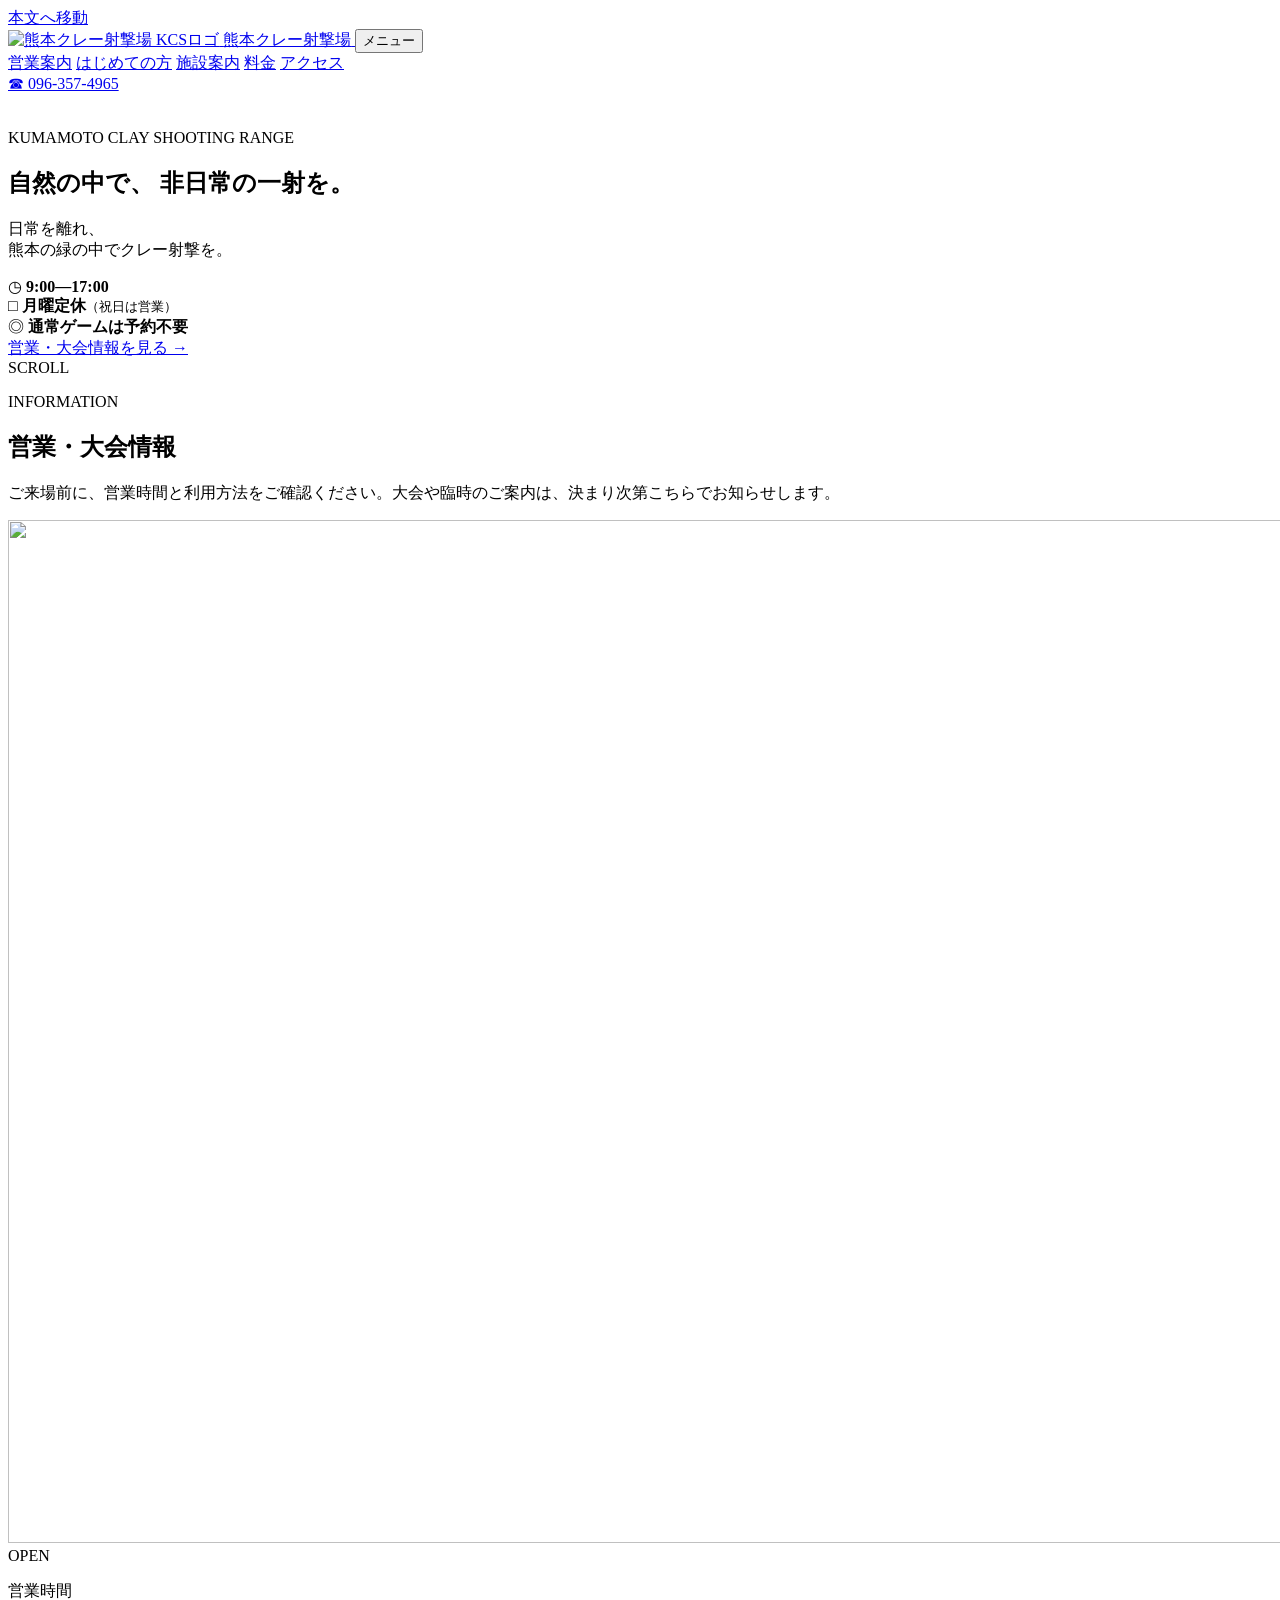
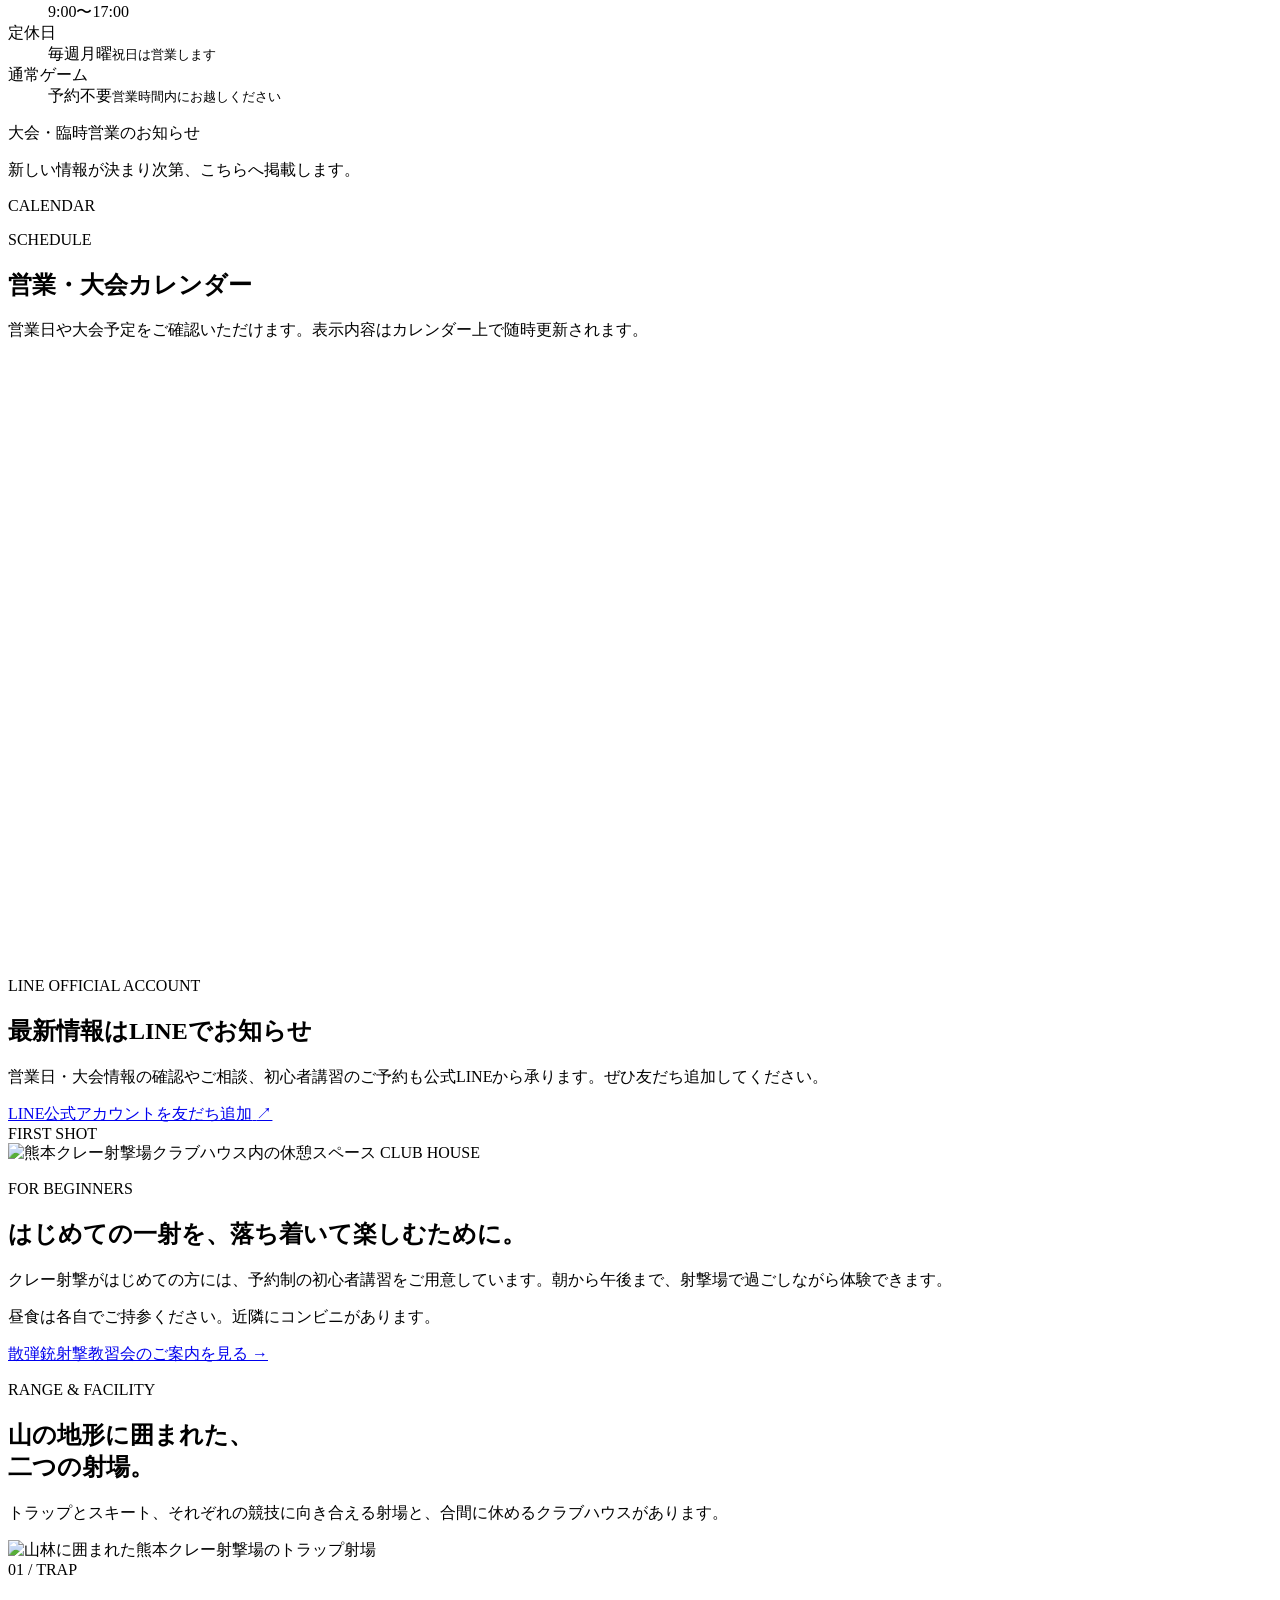
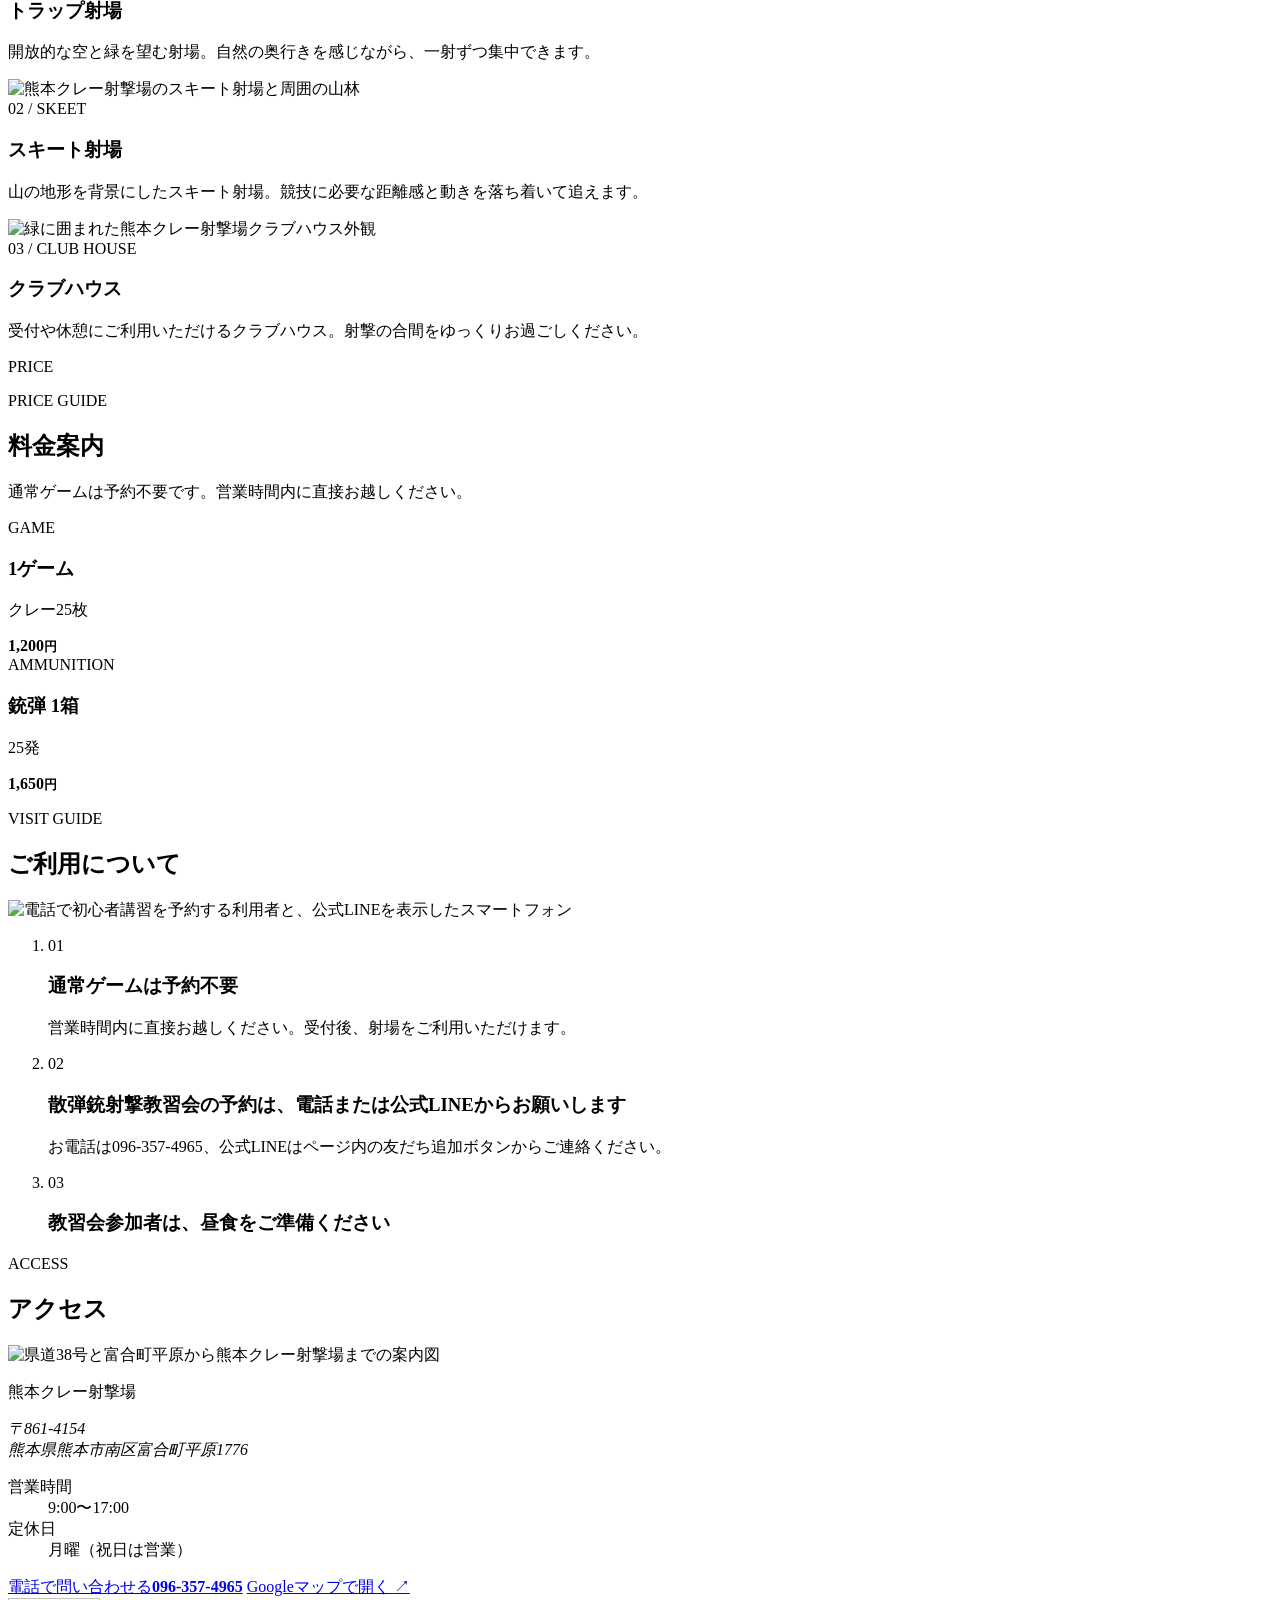
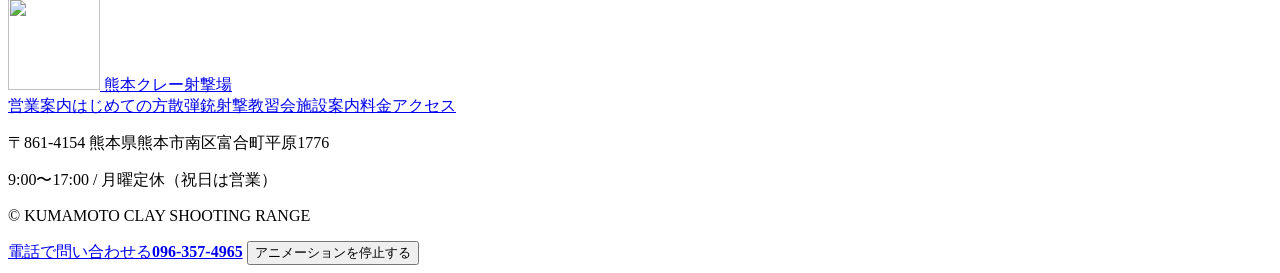
==== commit c552e7e4: "Add files via upload" ====
--- a/index.html
+++ b/index.html
@@ -10,8 +10,8 @@
   <meta property="og:description" content="自然の中で、非日常の一射を。熊本市南区のトラップ・スキート射撃場。">
   <meta property="og:type" content="website">
   <meta property="og:site_name" content="熊本クレー射撃場">
-  <link rel="icon" href="assets/kcs-logo.png">
-  <link rel="stylesheet" href="styles.css">
+  <link rel="icon" href="/shooting-range-hp/assets/kcs-logo.png">
+  <link rel="stylesheet" href="/shooting-range-hp/styles.css">
 </head>
 <body>
   <a class="skip-link" href="#main">本文へ移動</a>
@@ -19,7 +19,7 @@
   <section class="hero" id="top" aria-labelledby="hero-title">
     <header class="hero__header" data-hero-part>
       <a class="brand" href="#top" aria-label="熊本クレー射撃場 トップへ">
-        <img src="assets/kcs-logo.png" alt="熊本クレー射撃場 KCSロゴ" width="88" height="88">
+        <img src="/shooting-range-hp/assets/kcs-logo.png" alt="熊本クレー射撃場 KCSロゴ" width="88" height="88">
         <span>熊本クレー射撃場</span>
       </a>
       <button class="nav-toggle" type="button" aria-expanded="false" aria-controls="global-nav">
@@ -38,7 +38,7 @@
     </header>
 
     <div class="hero__photo-wrap" aria-hidden="true">
-      <img class="hero__photo" src="assets/fv-hero.jpg" alt="">
+      <img class="hero__photo" src="/shooting-range-hp/assets/fv-hero.jpg" alt="">
     </div>
 
     <div class="hero__headline" data-hero-part>
@@ -78,7 +78,7 @@
           <h2>営業・大会情報</h2>
           <p>ご来場前に、営業時間と利用方法をご確認ください。大会や臨時のご案内は、決まり次第こちらでお知らせします。</p>
           <div class="news__shooter" aria-hidden="true">
-            <img src="assets/clay-shooter-back-closeup.png" alt="" width="1537" height="1023" loading="lazy">
+            <img src="/shooting-range-hp/assets/clay-shooter-back-closeup.png" alt="" width="1537" height="1023" loading="lazy">
           </div>
         </div>
         <div class="notice-panel" data-reveal>
@@ -128,7 +128,7 @@
       <span class="ghost-word" aria-hidden="true">FIRST SHOT</span>
       <div class="section__inner beginner__grid">
         <div class="beginner__photo image-reveal" data-reveal>
-          <img src="assets/clubhouse-interior.jpg" alt="熊本クレー射撃場クラブハウス内の休憩スペース" width="1800" height="1012" loading="lazy">
+          <img src="/shooting-range-hp/assets/clubhouse-interior.jpg" alt="熊本クレー射撃場クラブハウス内の休憩スペース" width="1800" height="1012" loading="lazy">
           <span class="photo-label">CLUB HOUSE</span>
         </div>
         <div class="beginner__content" data-reveal>
@@ -138,7 +138,7 @@
           </div>
           <p class="lead">クレー射撃がはじめての方には、予約制の初心者講習をご用意しています。朝から午後まで、射撃場で過ごしながら体験できます。</p>
           <p class="note">昼食は各自でご持参ください。近隣にコンビニがあります。</p>
-          <a class="text-link" href="shotgun-training/">散弾銃射撃教習会のご案内を見る <span aria-hidden="true">→</span></a>
+          <a class="text-link" href="/shooting-range-hp/shotgun-training/index.html">散弾銃射撃教習会のご案内を見る <span aria-hidden="true">→</span></a>
         </div>
       </div>
     </section>
@@ -155,15 +155,15 @@
         <div class="range-progress" aria-hidden="true"><span></span></div>
         <div class="facility-rail" aria-label="射場・施設写真">
           <article class="facility-card facility-card--wide" data-reveal>
-            <div class="facility-card__image"><img src="assets/trap.jpg" alt="山林に囲まれた熊本クレー射撃場のトラップ射場" width="2000" height="1125" loading="lazy"></div>
+            <div class="facility-card__image"><img src="/shooting-range-hp/assets/trap.jpg" alt="山林に囲まれた熊本クレー射撃場のトラップ射場" width="2000" height="1125" loading="lazy"></div>
             <div class="facility-card__body"><span>01 / TRAP</span><h3>トラップ射場</h3><p>開放的な空と緑を望む射場。自然の奥行きを感じながら、一射ずつ集中できます。</p></div>
           </article>
           <article class="facility-card" data-reveal>
-            <div class="facility-card__image"><img src="assets/skeet-1.jpg" alt="熊本クレー射撃場のスキート射場と周囲の山林" width="1800" height="1012" loading="lazy"></div>
+            <div class="facility-card__image"><img src="/shooting-range-hp/assets/skeet-1.jpg" alt="熊本クレー射撃場のスキート射場と周囲の山林" width="1800" height="1012" loading="lazy"></div>
             <div class="facility-card__body"><span>02 / SKEET</span><h3>スキート射場</h3><p>山の地形を背景にしたスキート射場。競技に必要な距離感と動きを落ち着いて追えます。</p></div>
           </article>
           <article class="facility-card" data-reveal>
-            <div class="facility-card__image"><img src="assets/clubhouse-exterior.jpg" alt="緑に囲まれた熊本クレー射撃場クラブハウス外観" width="1800" height="1012" loading="lazy"></div>
+            <div class="facility-card__image"><img src="/shooting-range-hp/assets/clubhouse-exterior.jpg" alt="緑に囲まれた熊本クレー射撃場クラブハウス外観" width="1800" height="1012" loading="lazy"></div>
             <div class="facility-card__body"><span>03 / CLUB HOUSE</span><h3>クラブハウス</h3><p>受付や休憩にご利用いただけるクラブハウス。射撃の合間をゆっくりお過ごしください。</p></div>
           </article>
         </div>
@@ -199,7 +199,7 @@
         </div>
         <div class="guide__layout">
           <div class="guide__photo image-reveal" data-reveal>
-            <img src="assets/beginner-reservation-phone-line.png" alt="電話で初心者講習を予約する利用者と、公式LINEを表示したスマートフォン" width="1448" height="1086" loading="lazy">
+            <img src="/shooting-range-hp/assets/beginner-reservation-phone-line.png" alt="電話で初心者講習を予約する利用者と、公式LINEを表示したスマートフォン" width="1448" height="1086" loading="lazy">
           </div>
           <ol class="steps">
             <li data-reveal><span>01</span><div><h3>通常ゲームは予約不要</h3><p>営業時間内に直接お越しください。受付後、射場をご利用いただけます。</p></div></li>
@@ -218,7 +218,7 @@
         </div>
         <div class="access__grid">
           <div class="access__map image-reveal" data-reveal>
-            <img src="assets/access-map.png" alt="県道38号と富合町平原から熊本クレー射撃場までの案内図" width="1644" height="1002" loading="lazy">
+            <img src="/shooting-range-hp/assets/access-map.png" alt="県道38号と富合町平原から熊本クレー射撃場までの案内図" width="1644" height="1002" loading="lazy">
           </div>
           <div class="access__info" data-reveal>
             <p class="access__name">熊本クレー射撃場</p>
@@ -238,11 +238,11 @@
   <footer class="footer">
     <div class="footer__inner">
       <a class="brand brand--footer" href="#top">
-        <img src="assets/kcs-logo.png" alt="" width="92" height="92">
+        <img src="/shooting-range-hp/assets/kcs-logo.png" alt="" width="92" height="92">
         <span>熊本クレー射撃場</span>
       </a>
       <nav aria-label="フッターナビゲーション">
-        <a href="#news">営業案内</a><a href="#beginner">はじめての方</a><a href="shotgun-training/">散弾銃射撃教習会</a><a href="#facility">施設案内</a><a href="#price">料金</a><a href="#access">アクセス</a>
+        <a href="#news">営業案内</a><a href="#beginner">はじめての方</a><a href="/shooting-range-hp/shotgun-training/index.html">散弾銃射撃教習会</a><a href="#facility">施設案内</a><a href="#price">料金</a><a href="#access">アクセス</a>
       </nav>
       <div class="footer__meta">
         <p>〒861-4154 熊本県熊本市南区富合町平原1776</p>
@@ -254,6 +254,6 @@
 
   <a class="sticky-cta" href="tel:0963574965"><span>電話で問い合わせる</span><strong>096-357-4965</strong></a>
   <button class="motion-toggle" type="button">アニメーションを停止する</button>
-  <script src="script.js"></script>
+  <script src="/shooting-range-hp/script.js"></script>
 </body>
 </html>
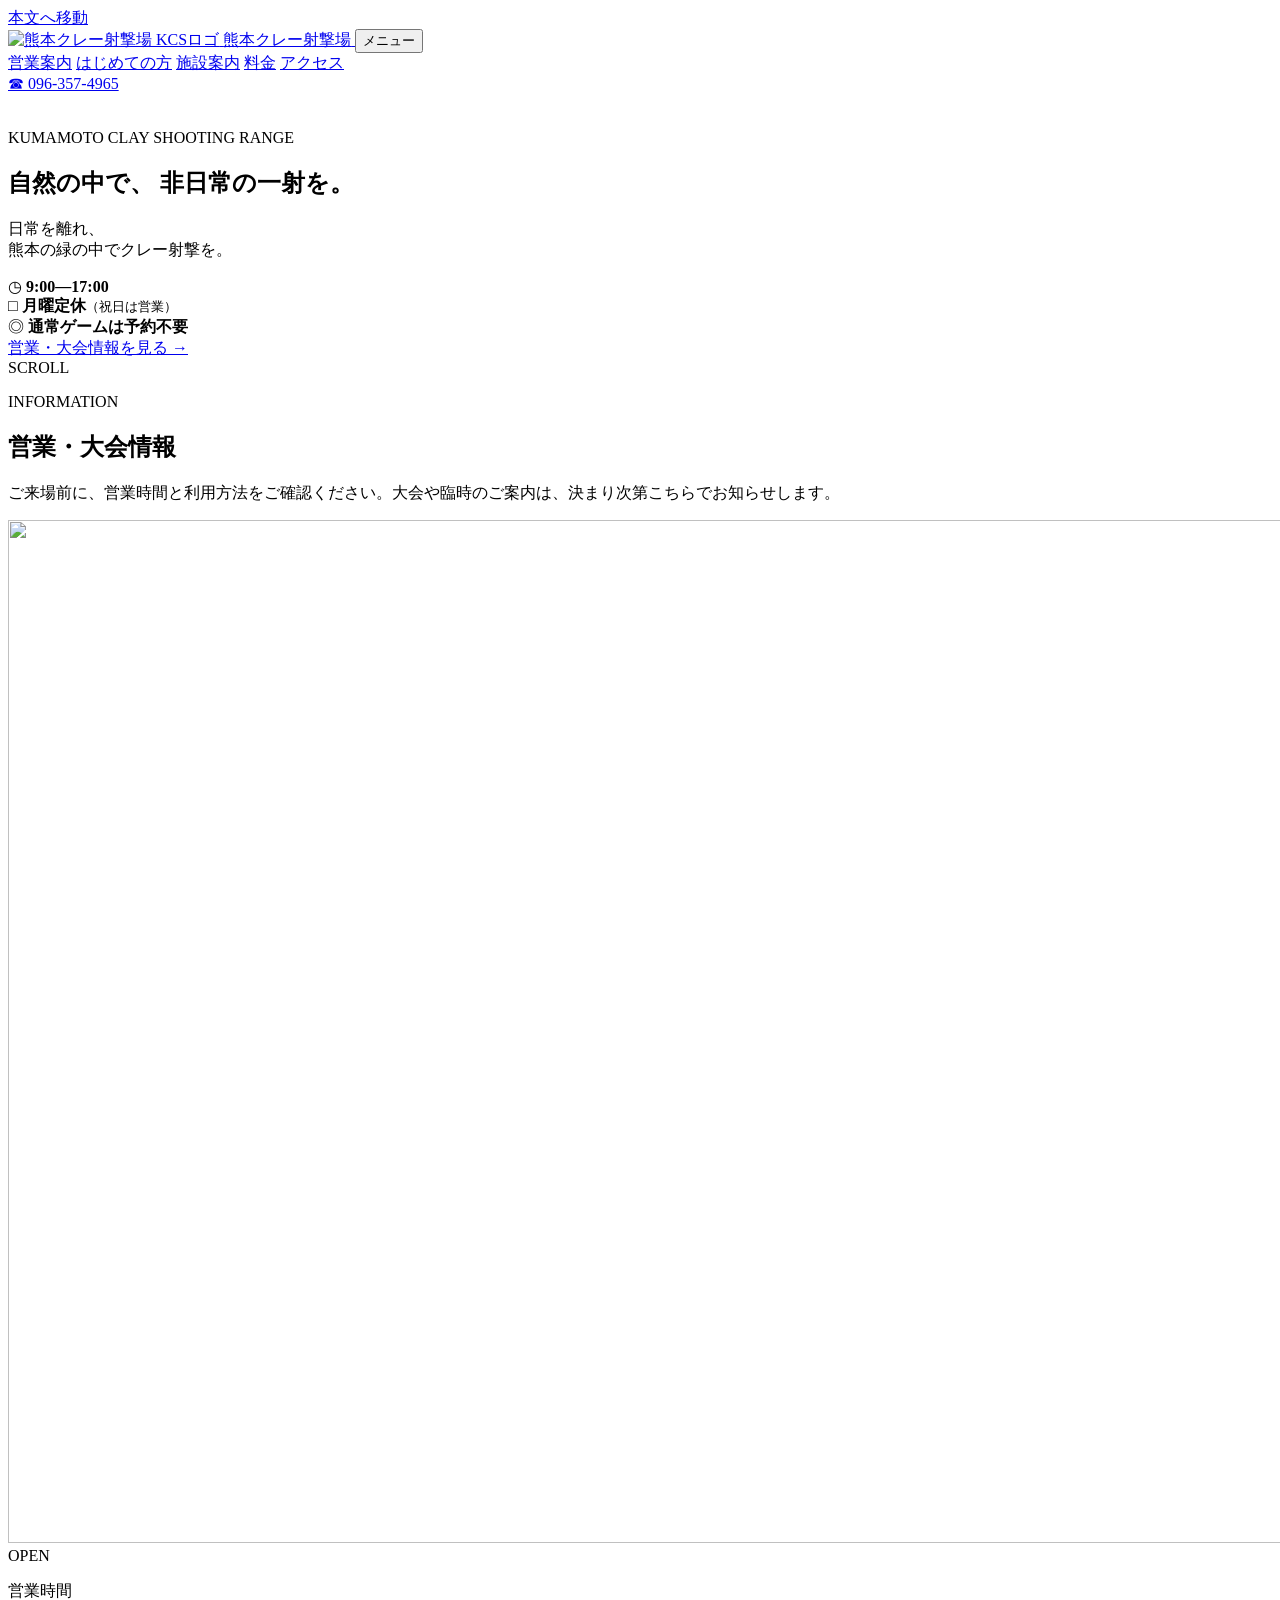
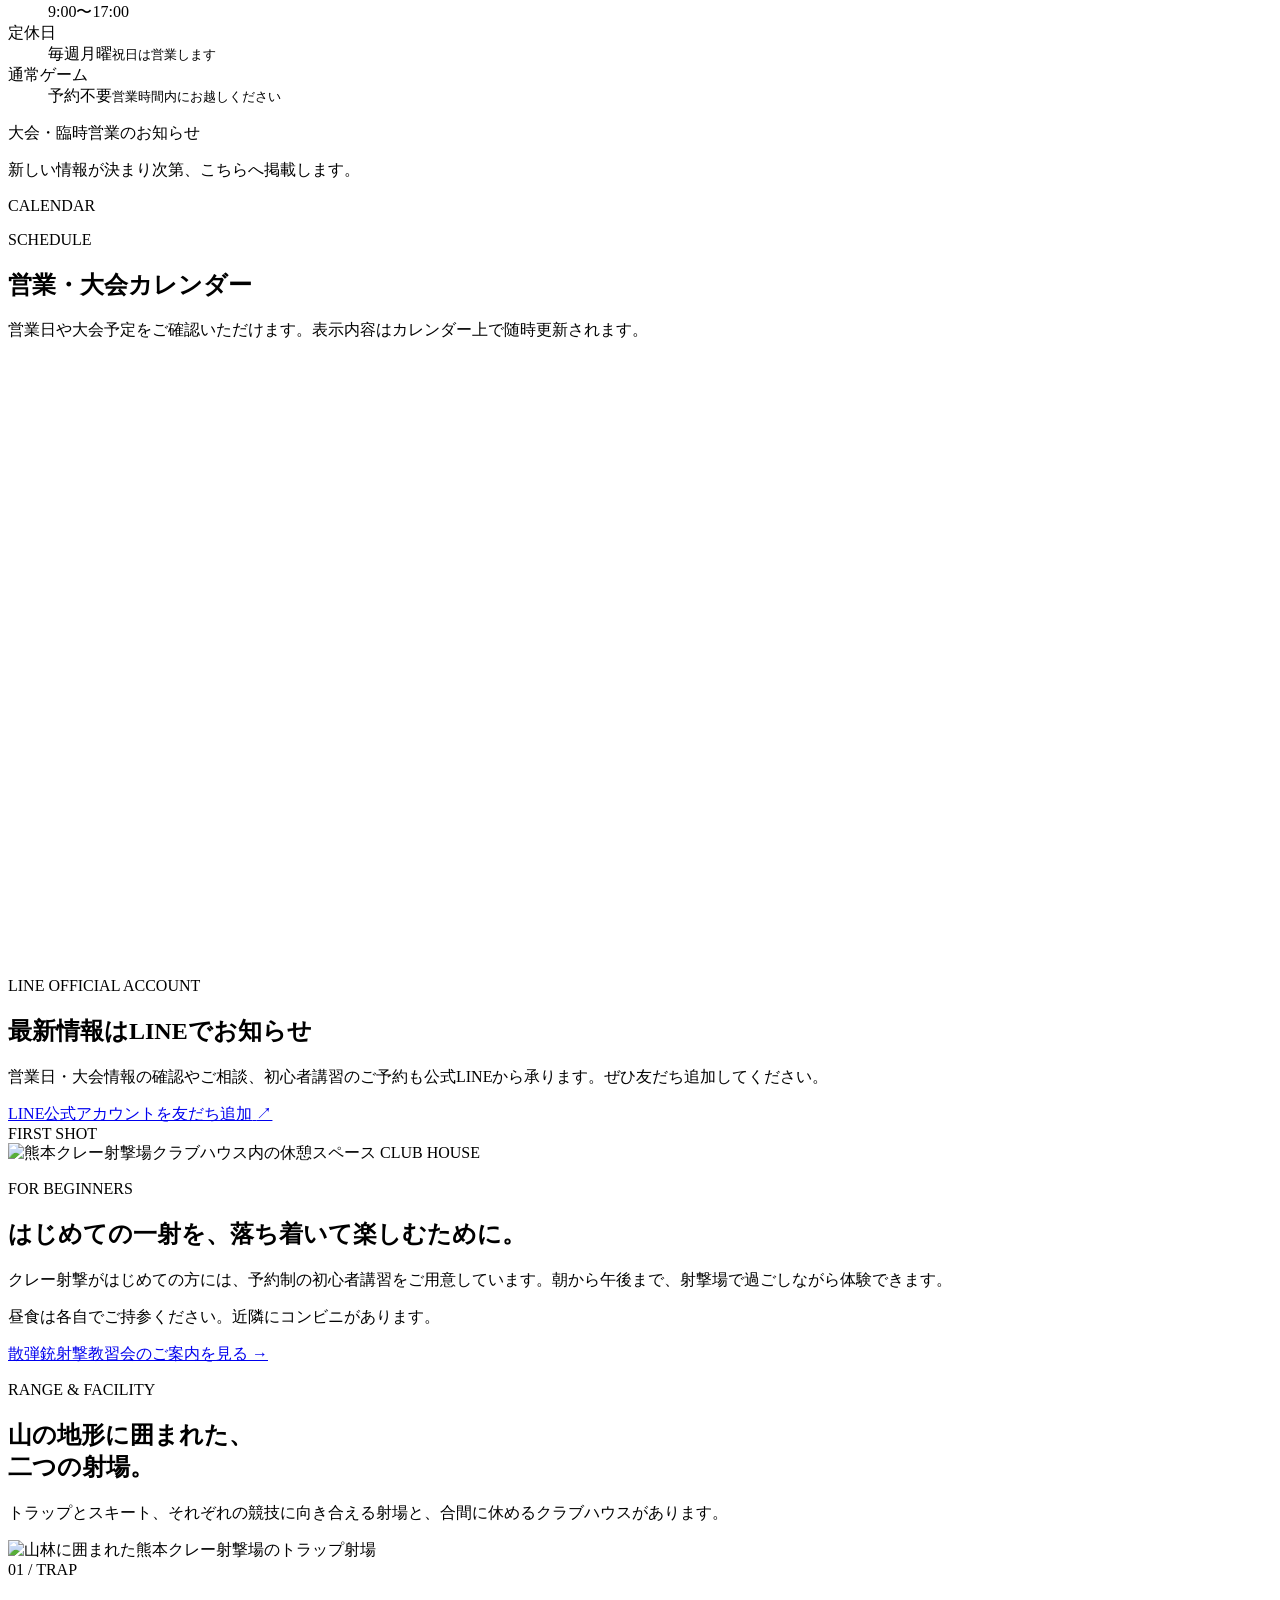
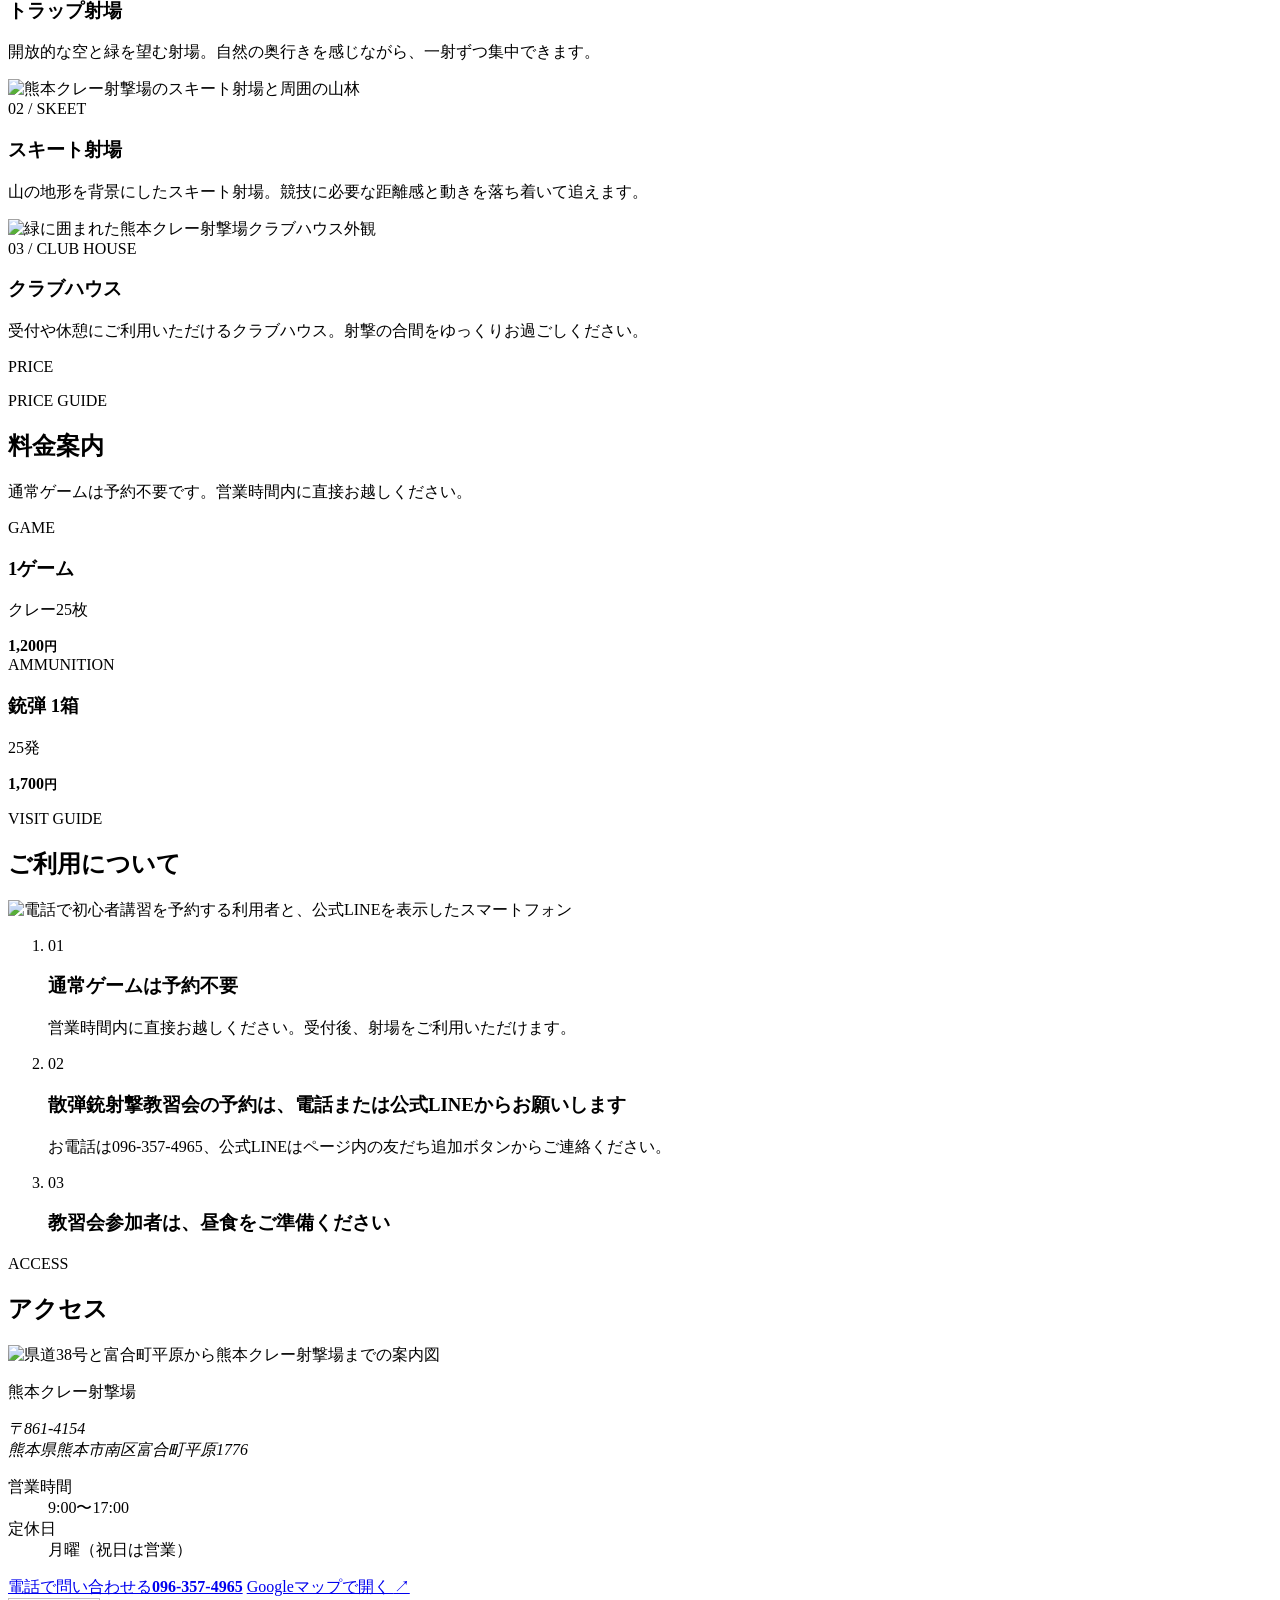
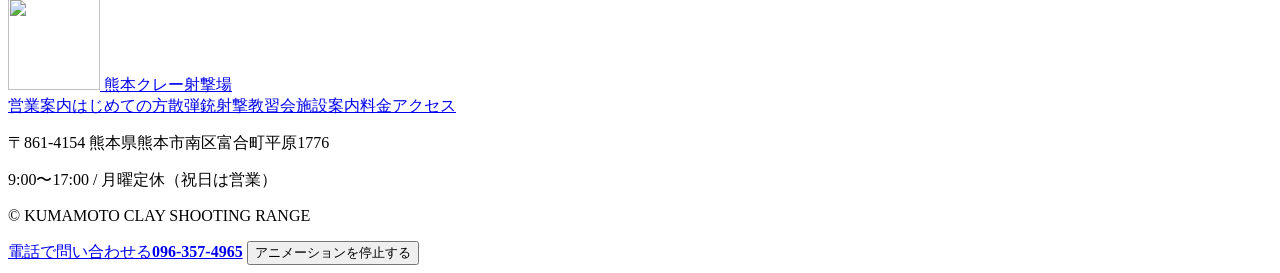
==== commit 2a220454: "Update ammunition box price from 1650 to 1700 yen" ====
--- a/index.html
+++ b/index.html
@@ -3,15 +3,62 @@
 <head>
   <meta charset="utf-8">
   <meta name="viewport" content="width=device-width, initial-scale=1">
-  <title>熊本クレー射撃場｜熊本市南区のトラップ・スキート射撃場</title>
-  <meta name="description" content="熊本市南区富合町の熊本クレー射撃場。営業時間、料金、初心者講習、トラップ・スキート射場、アクセスをご案内します。通常ゲームは予約不要です。">
+  <title>熊本クレー射撃場｜熊本でクレー射撃・射撃教習</title>
+  <meta name="description" content="熊本県熊本市南区にあるクレー射撃場「熊本クレー射撃場」。トラップ・スキートのクレー射撃に加え、初心者向けの射撃教習（散弾銃射撃教習会）も毎月開催。営業時間・料金・定休日・アクセスをご案内します。">
   <meta name="theme-color" content="#123d2a">
-  <meta property="og:title" content="熊本クレー射撃場">
+  <link rel="canonical" href="https://kumamotoshooting4965-rgb.github.io/shooting-range-hp/">
+  <meta property="og:title" content="熊本クレー射撃場｜熊本でクレー射撃・射撃教習">
   <meta property="og:description" content="自然の中で、非日常の一射を。熊本市南区のトラップ・スキート射撃場。">
   <meta property="og:type" content="website">
   <meta property="og:site_name" content="熊本クレー射撃場">
+  <meta property="og:url" content="https://kumamotoshooting4965-rgb.github.io/shooting-range-hp/">
+  <meta property="og:image" content="https://kumamotoshooting4965-rgb.github.io/shooting-range-hp/assets/fv-hero.jpg">
+  <meta property="og:locale" content="ja_JP">
+  <meta name="twitter:card" content="summary_large_image">
+  <meta name="twitter:title" content="熊本クレー射撃場｜熊本でクレー射撃・射撃教習">
+  <meta name="twitter:description" content="自然の中で、非日常の一射を。熊本市南区のトラップ・スキート射撃場。">
+  <meta name="twitter:image" content="https://kumamotoshooting4965-rgb.github.io/shooting-range-hp/assets/fv-hero.jpg">
   <link rel="icon" href="/shooting-range-hp/assets/kcs-logo.png">
   <link rel="stylesheet" href="/shooting-range-hp/styles.css">
+  <script type="application/ld+json">
+  {
+    "@context": "https://schema.org",
+    "@type": "SportsActivityLocation",
+    "name": "熊本クレー射撃場",
+    "url": "https://kumamotoshooting4965-rgb.github.io/shooting-range-hp/",
+    "image": "https://kumamotoshooting4965-rgb.github.io/shooting-range-hp/assets/fv-hero.jpg",
+    "description": "熊本県熊本市南区にあるクレー射撃場「熊本クレー射撃場」。トラップ・スキートのクレー射撃に加え、初心者向けの射撃教習（散弾銃射撃教習会）も毎月開催。営業時間・料金・定休日・アクセスをご案内します。",
+    "telephone": "096-357-4965",
+    "address": {
+      "@type": "PostalAddress",
+      "streetAddress": "富合町平原1776",
+      "addressLocality": "熊本市南区",
+      "addressRegion": "熊本県",
+      "postalCode": "861-4154",
+      "addressCountry": "JP"
+    },
+    "openingHoursSpecification": {
+      "@type": "OpeningHoursSpecification",
+      "dayOfWeek": ["Tuesday", "Wednesday", "Thursday", "Friday", "Saturday", "Sunday"],
+      "opens": "09:00",
+      "closes": "17:00"
+    },
+    "makesOffer": [
+      {
+        "@type": "Offer",
+        "name": "1ゲーム（クレー25枚）",
+        "price": "1200",
+        "priceCurrency": "JPY"
+      },
+      {
+        "@type": "Offer",
+        "name": "銃弾1箱（25発）",
+        "price": "1700",
+        "priceCurrency": "JPY"
+      }
+    ]
+  }
+  </script>
 </head>
 <body>
   <a class="skip-link" href="#main">本文へ移動</a>
@@ -138,7 +185,7 @@
           </div>
           <p class="lead">クレー射撃がはじめての方には、予約制の初心者講習をご用意しています。朝から午後まで、射撃場で過ごしながら体験できます。</p>
           <p class="note">昼食は各自でご持参ください。近隣にコンビニがあります。</p>
-          <a class="text-link" href="/shooting-range-hp/shotgun-training/index.html">散弾銃射撃教習会のご案内を見る <span aria-hidden="true">→</span></a>
+          <a class="text-link" href="/shooting-range-hp/shotgun-training/">散弾銃射撃教習会のご案内を見る <span aria-hidden="true">→</span></a>
         </div>
       </div>
     </section>
@@ -185,7 +232,7 @@
           </div>
           <div class="price-row">
             <div><span>AMMUNITION</span><h3>銃弾 1箱</h3><p>25発</p></div>
-            <strong>1,650<small>円</small></strong>
+            <strong>1,700<small>円</small></strong>
           </div>
         </div>
       </div>
@@ -242,7 +289,7 @@
         <span>熊本クレー射撃場</span>
       </a>
       <nav aria-label="フッターナビゲーション">
-        <a href="#news">営業案内</a><a href="#beginner">はじめての方</a><a href="/shooting-range-hp/shotgun-training/index.html">散弾銃射撃教習会</a><a href="#facility">施設案内</a><a href="#price">料金</a><a href="#access">アクセス</a>
+        <a href="#news">営業案内</a><a href="#beginner">はじめての方</a><a href="/shooting-range-hp/shotgun-training/">散弾銃射撃教習会</a><a href="#facility">施設案内</a><a href="#price">料金</a><a href="#access">アクセス</a>
       </nav>
       <div class="footer__meta">
         <p>〒861-4154 熊本県熊本市南区富合町平原1776</p>
